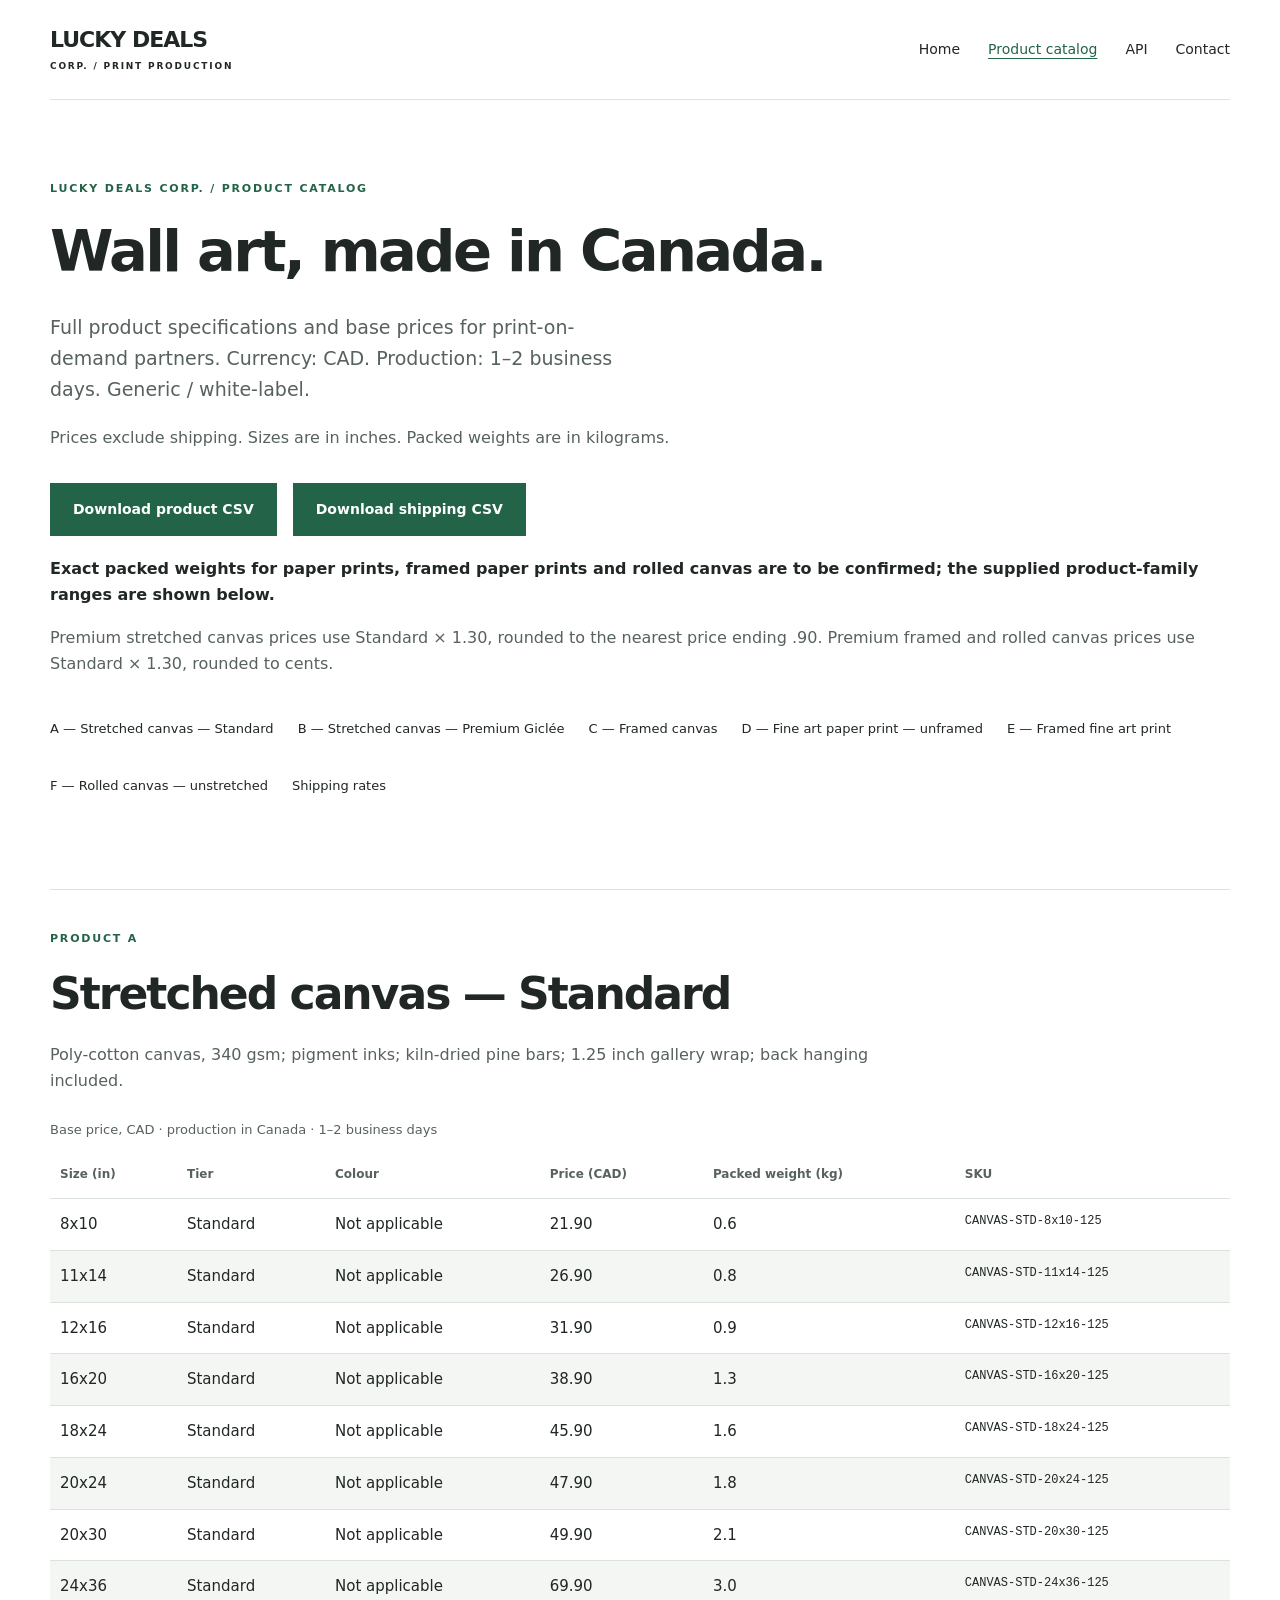
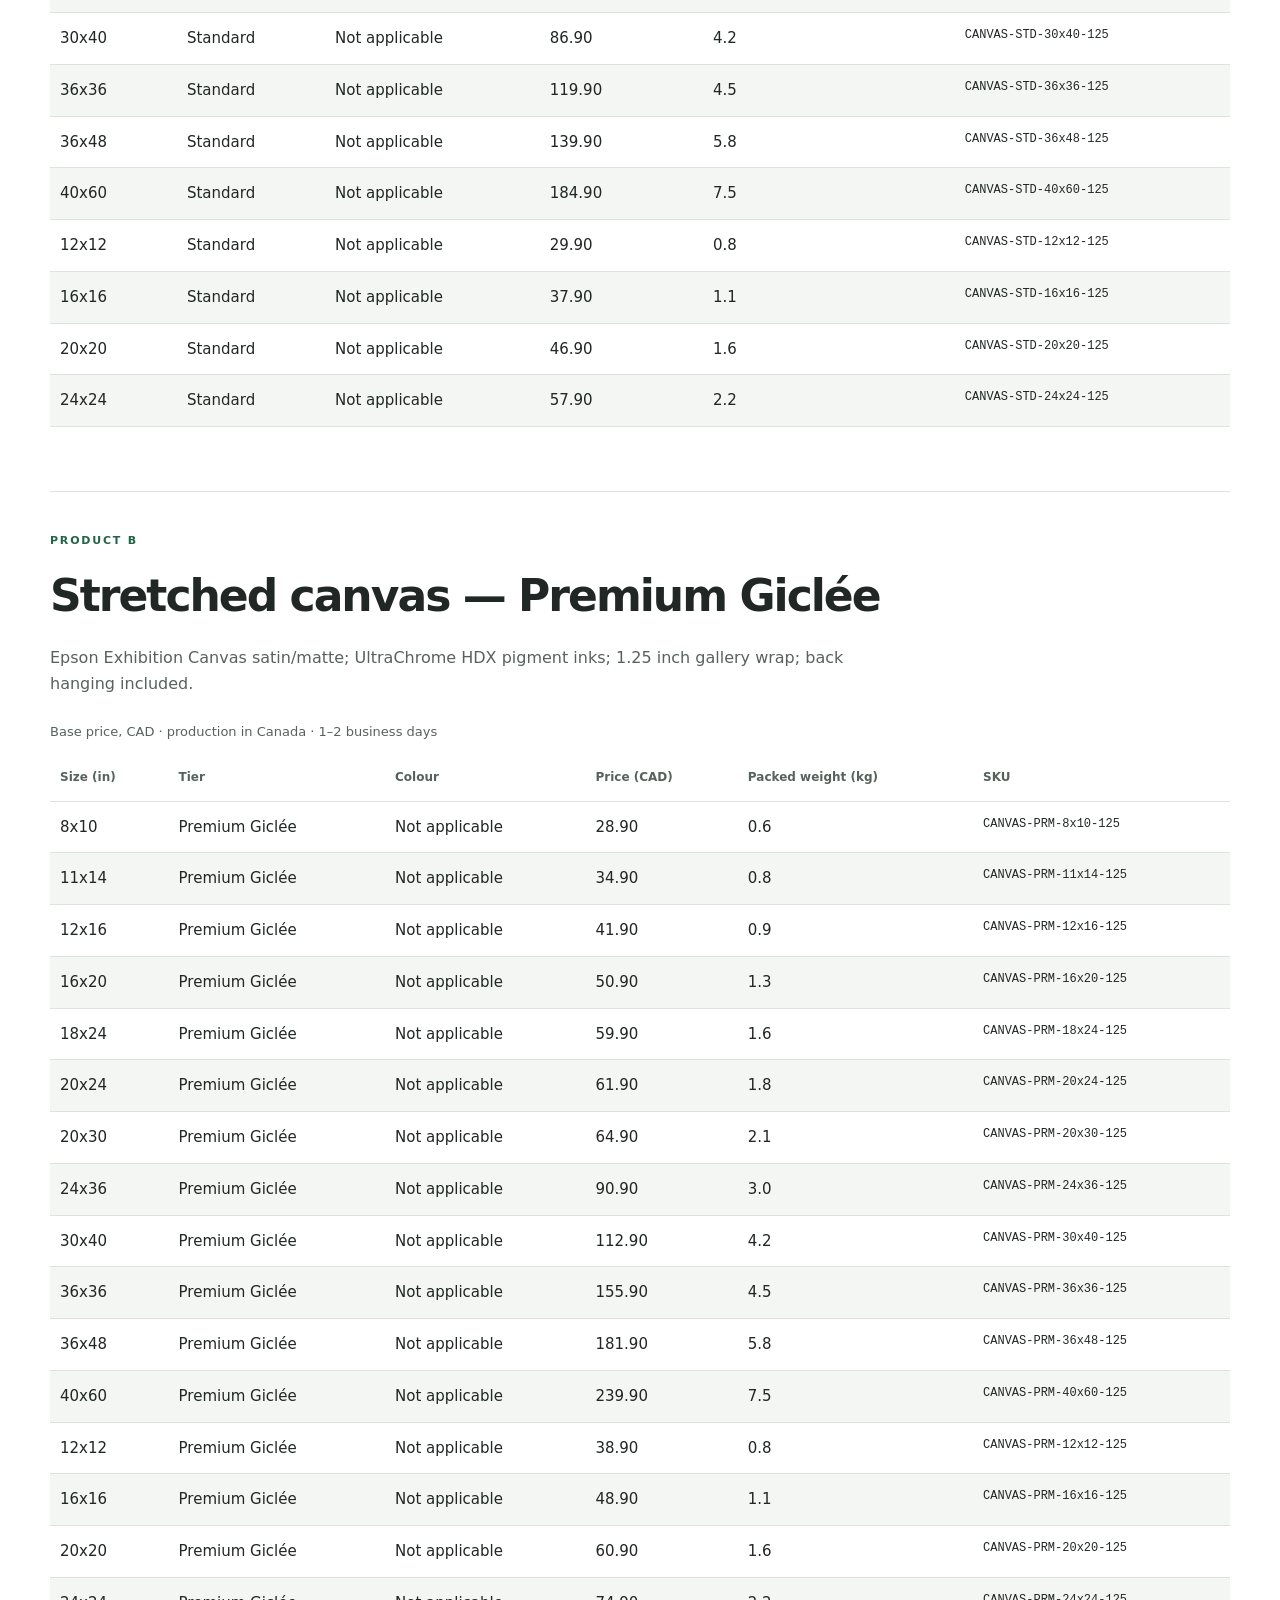
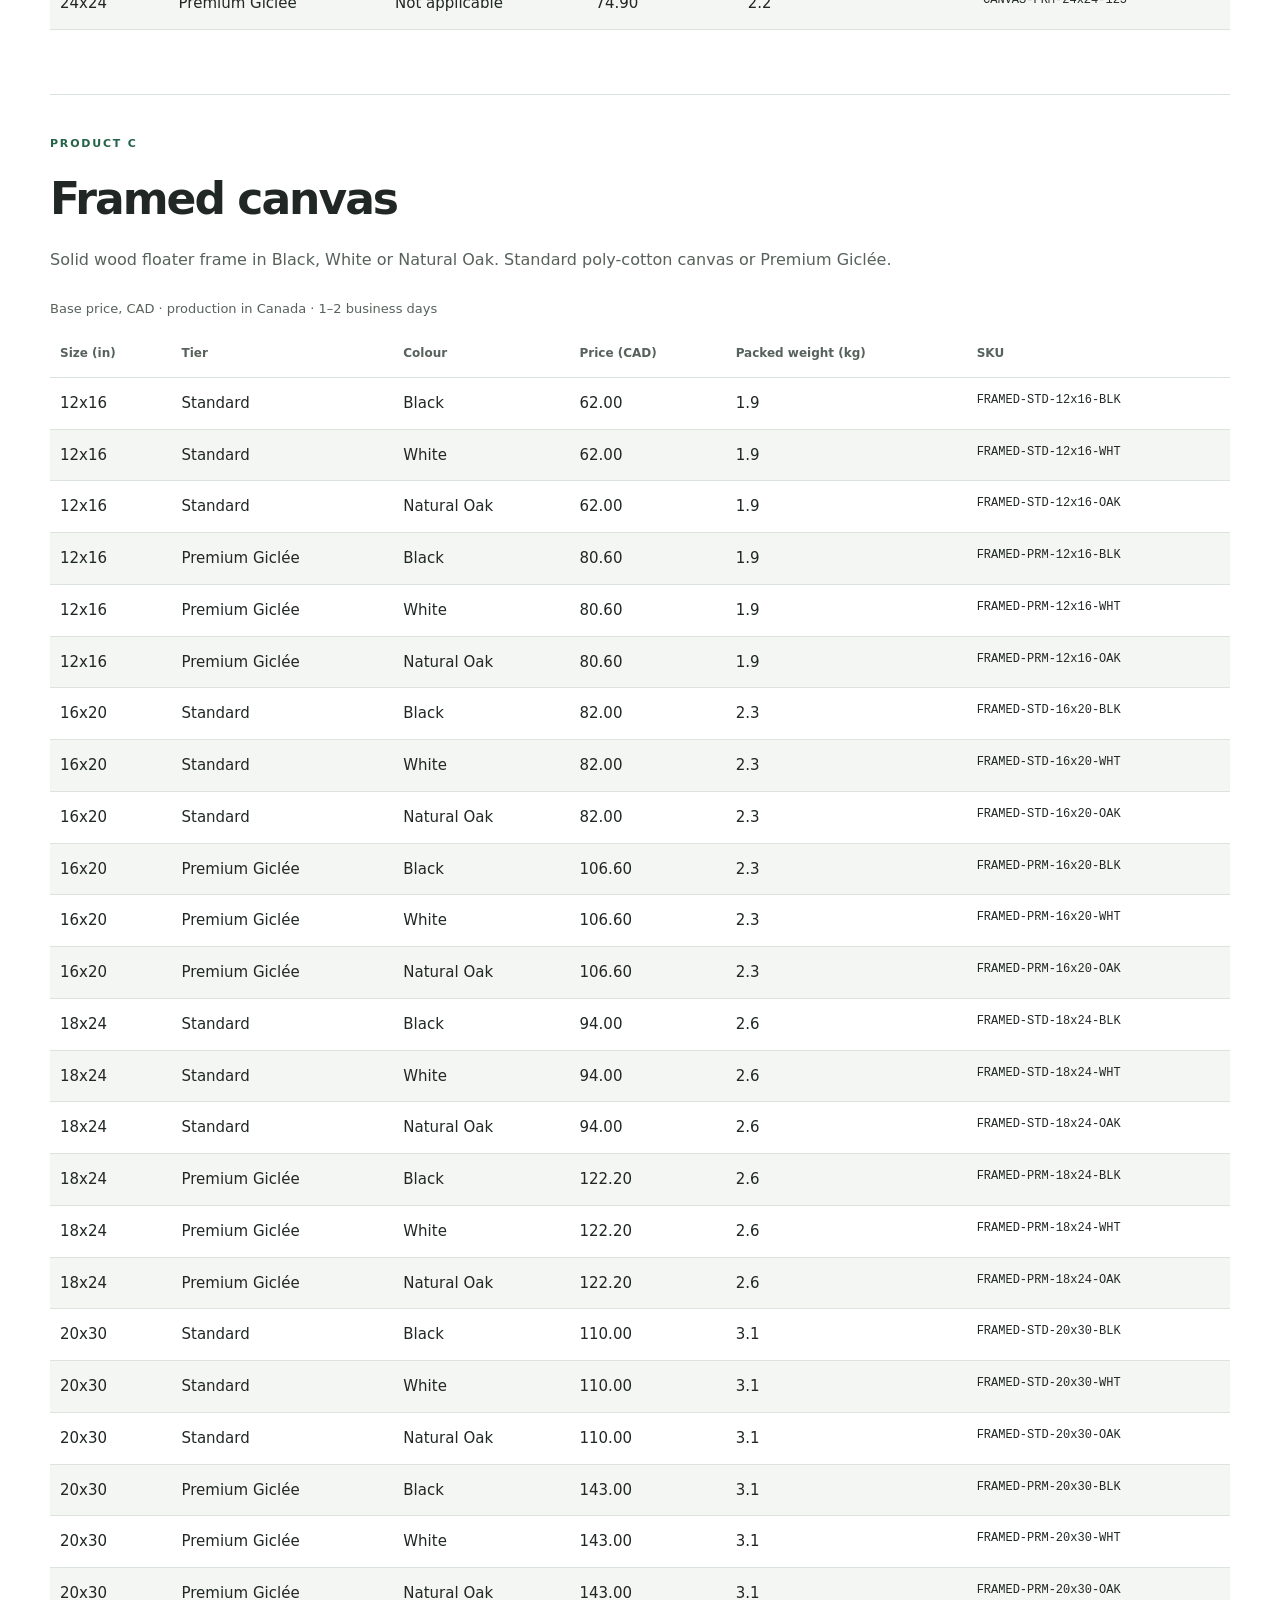
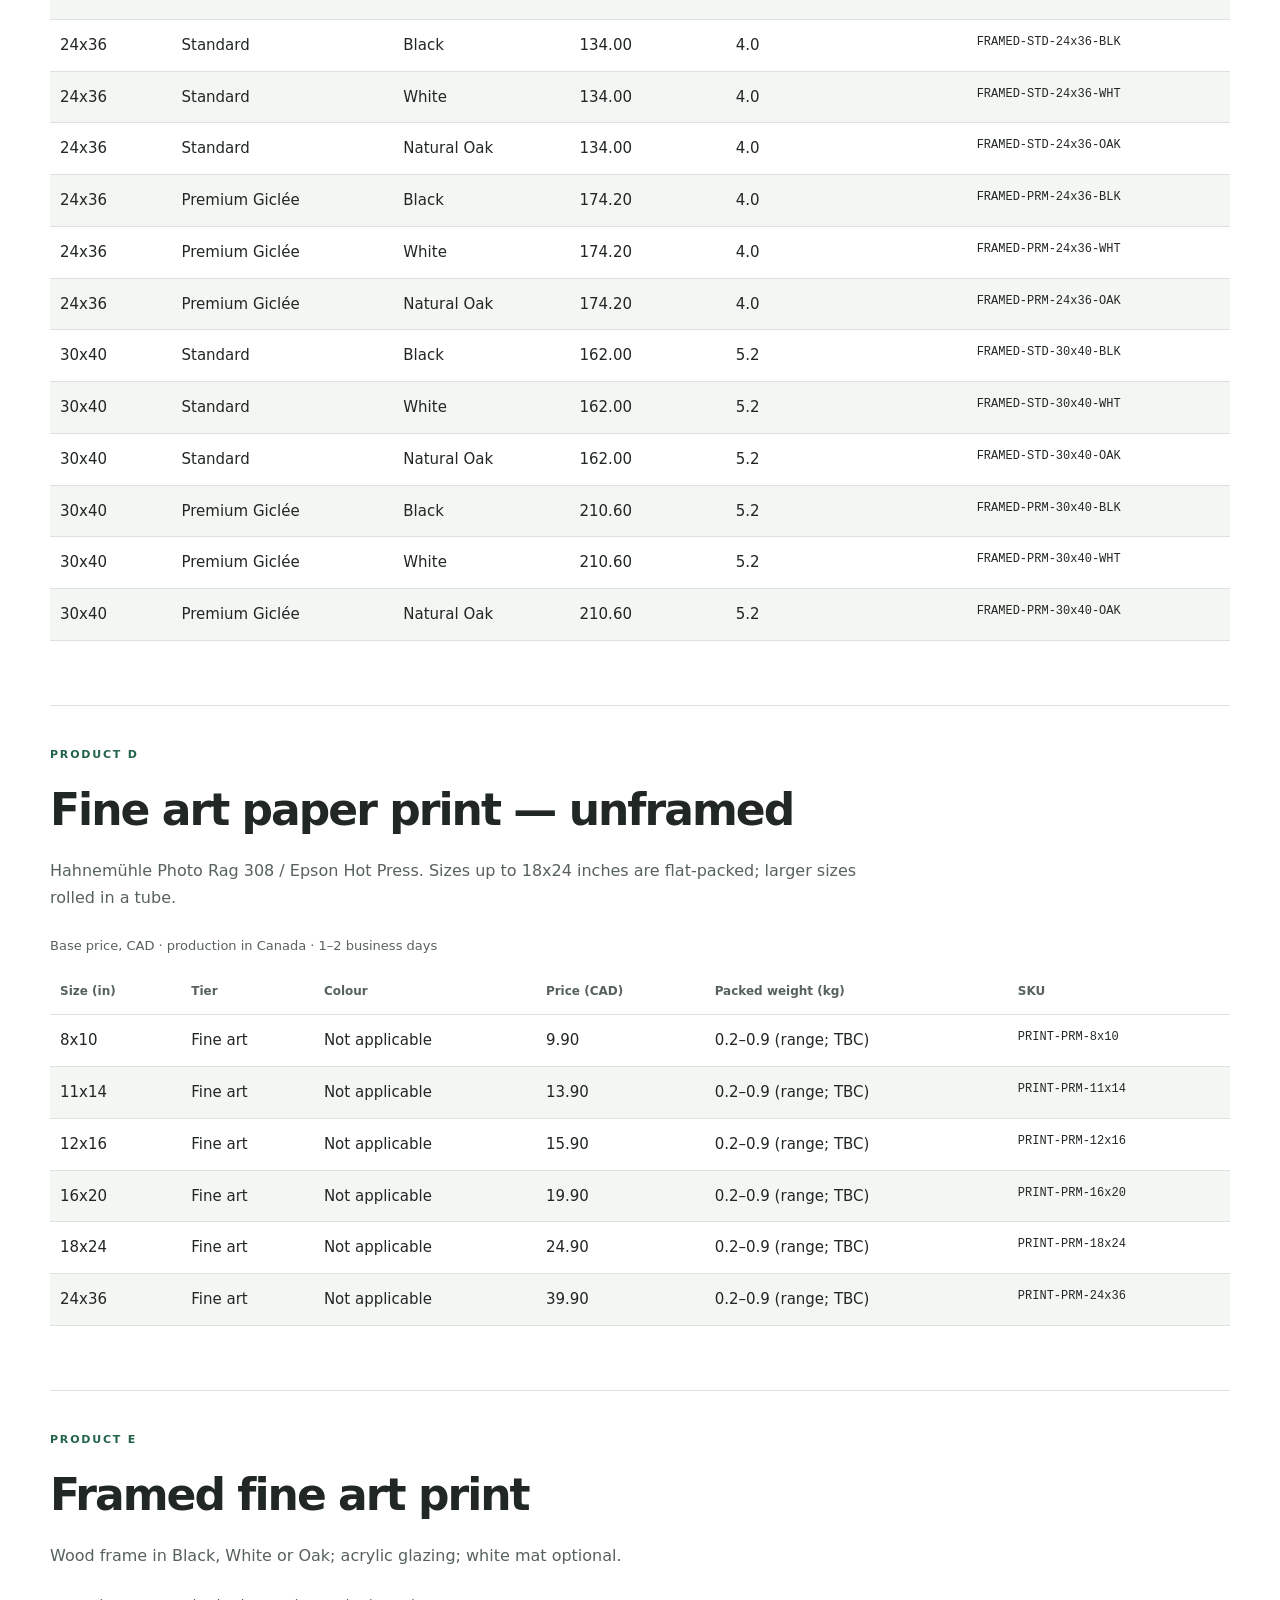
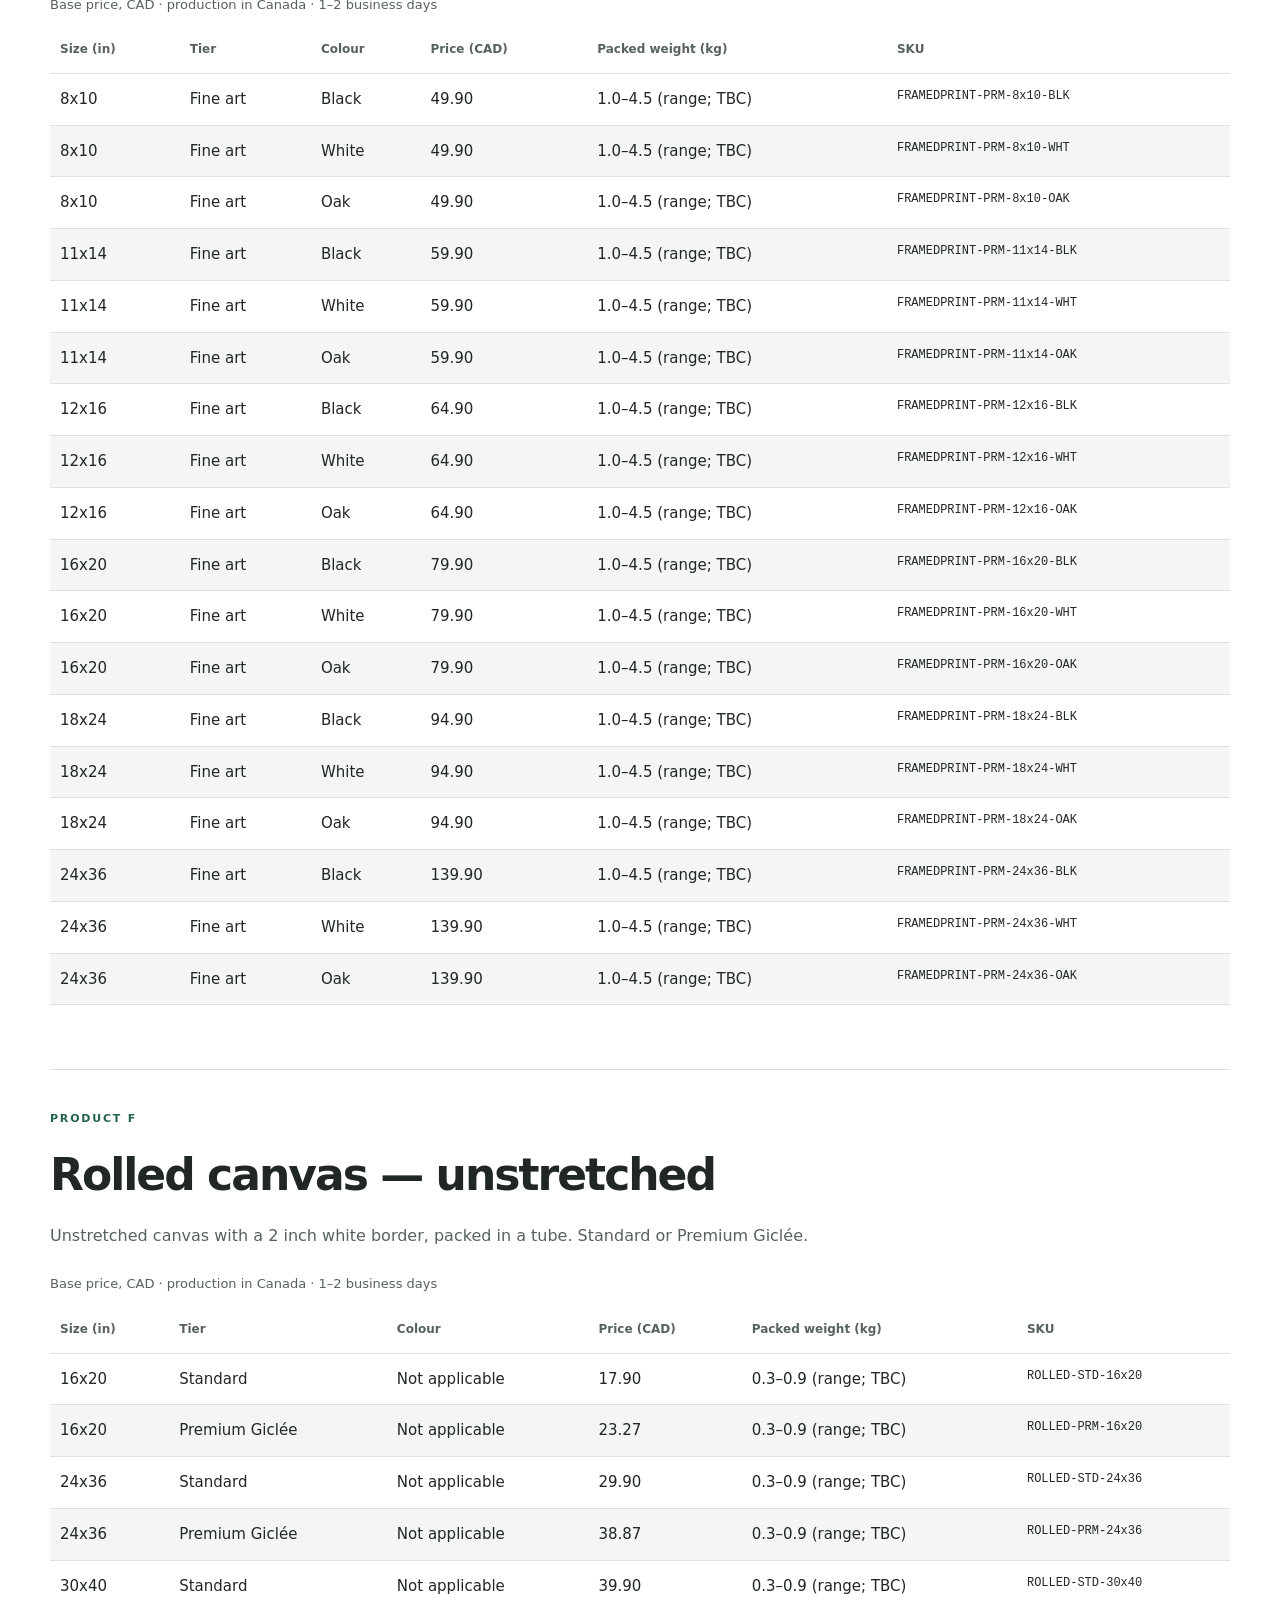
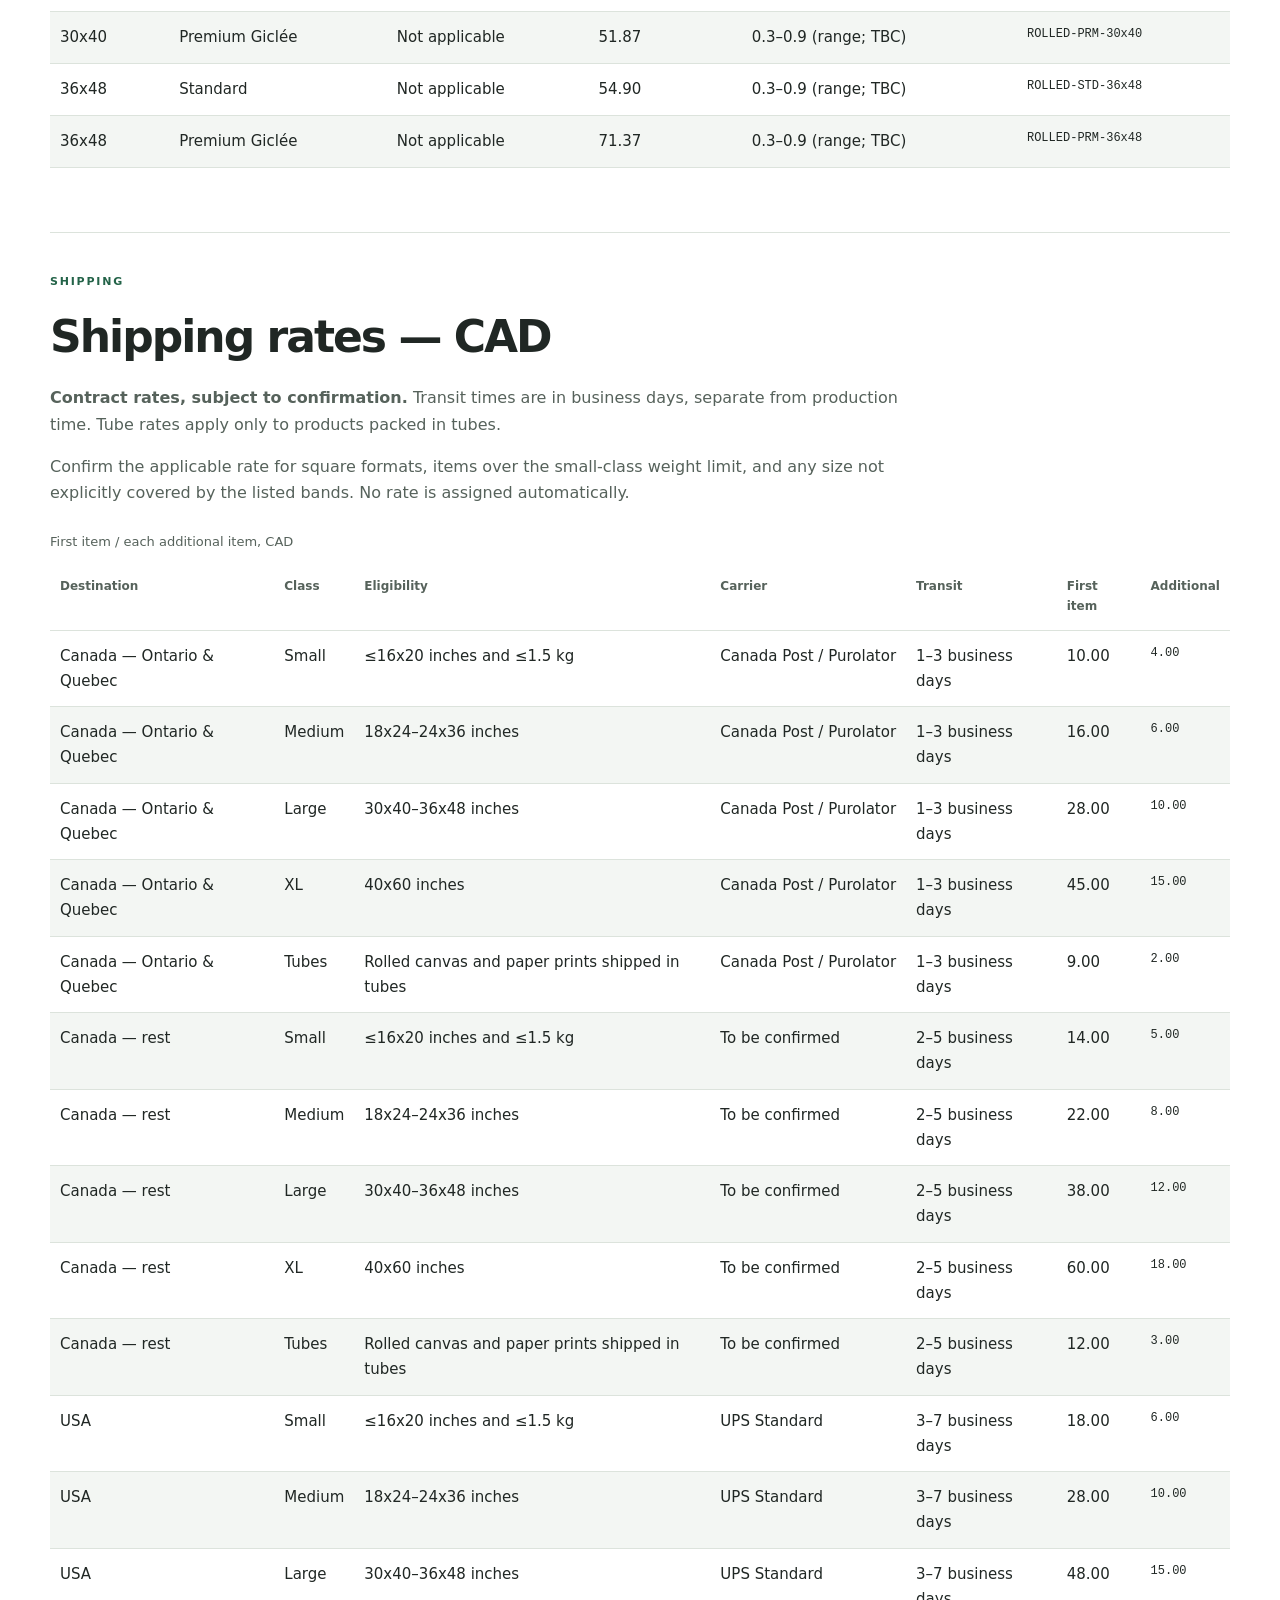
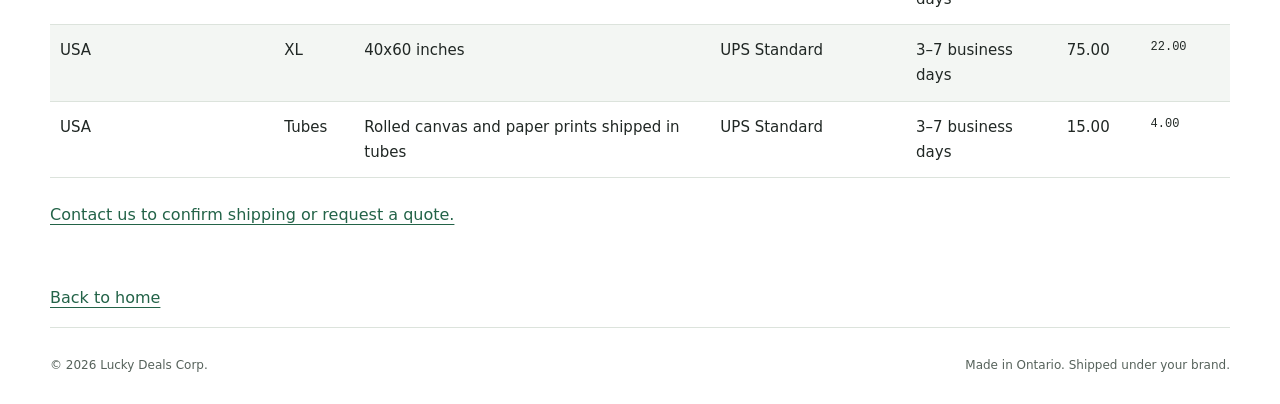
==== catalog/index.html @ dc3b9f1c "Publish full product catalog, CSV exports and partner shipping rates" ====
<!doctype html>
<html lang="en"><head><meta charset="utf-8"><meta name="viewport" content="width=device-width, initial-scale=1"><title>Product catalog | Lucky Deals Corp.</title><meta name="description" content="Canadian wall-art production catalog: canvas, framed canvas, fine art prints, rolled canvas and partner shipping rates in CAD."><link rel="stylesheet" href="/style.css"></head><body><a class="skip" href="#main">Skip to content</a><header class="shell header"><a class="brand" href="/">LUCKY DEALS<span>CORP. / PRINT PRODUCTION</span></a><nav aria-label="Main navigation"><a href="/">Home</a><a href="/catalog/" aria-current="page">Product catalog</a><a href="/api.html">API</a><a href="mailto:info@luckydeals-corp.com">Contact</a></nav></header><main id="main" class="shell catalog-page"><section class="section"><p class="eyebrow">LUCKY DEALS CORP. / PRODUCT CATALOG</p><h1>Wall art, made in Canada.</h1><p class="lead">Full product specifications and base prices for print-on-demand partners. Currency: CAD. Production: 1–2 business days. Generic / white-label.</p><p>Prices exclude shipping. Sizes are in inches. Packed weights are in kilograms.</p><div class="catalog-downloads"><a class="button" href="catalog.csv" download>Download product CSV</a><a class="button" href="shipping.csv" download>Download shipping CSV</a></div><p class="note">Exact packed weights for paper prints, framed paper prints and rolled canvas are to be confirmed; the supplied product-family ranges are shown below.</p><p>Premium stretched canvas prices use Standard × 1.30, rounded to the nearest price ending .90. Premium framed and rolled canvas prices use Standard × 1.30, rounded to cents.</p><nav class="catalog-jump" aria-label="Catalog sections"><a href="#product-A">A — Stretched canvas — Standard</a><a href="#product-B">B — Stretched canvas — Premium Giclée</a><a href="#product-C">C — Framed canvas</a><a href="#product-D">D — Fine art paper print — unframed</a><a href="#product-E">E — Framed fine art print</a><a href="#product-F">F — Rolled canvas — unstretched</a><a href="#shipping">Shipping rates</a></nav></section><section class="catalog-section" id="product-A"><p class="eyebrow">PRODUCT A</p><h2>Stretched canvas — Standard</h2><p>Poly-cotton canvas, 340 gsm; pigment inks; kiln-dried pine bars; 1.25 inch gallery wrap; back hanging included.</p><div class="catalog-table" role="region" aria-label="Stretched canvas — Standard variants" tabindex="0"><table><caption>Base price, CAD · production in Canada · 1–2 business days</caption><thead><tr><th scope="col">Size (in)</th><th scope="col">Tier</th><th scope="col">Colour</th><th scope="col">Price (CAD)</th><th scope="col">Packed weight (kg)</th><th scope="col">SKU</th></tr></thead><tbody><tr><th scope="row">8x10</th><td>Standard</td><td>Not applicable</td><td>21.90</td><td>0.6</td><td>CANVAS-STD-8x10-125</td></tr><tr><th scope="row">11x14</th><td>Standard</td><td>Not applicable</td><td>26.90</td><td>0.8</td><td>CANVAS-STD-11x14-125</td></tr><tr><th scope="row">12x16</th><td>Standard</td><td>Not applicable</td><td>31.90</td><td>0.9</td><td>CANVAS-STD-12x16-125</td></tr><tr><th scope="row">16x20</th><td>Standard</td><td>Not applicable</td><td>38.90</td><td>1.3</td><td>CANVAS-STD-16x20-125</td></tr><tr><th scope="row">18x24</th><td>Standard</td><td>Not applicable</td><td>45.90</td><td>1.6</td><td>CANVAS-STD-18x24-125</td></tr><tr><th scope="row">20x24</th><td>Standard</td><td>Not applicable</td><td>47.90</td><td>1.8</td><td>CANVAS-STD-20x24-125</td></tr><tr><th scope="row">20x30</th><td>Standard</td><td>Not applicable</td><td>49.90</td><td>2.1</td><td>CANVAS-STD-20x30-125</td></tr><tr><th scope="row">24x36</th><td>Standard</td><td>Not applicable</td><td>69.90</td><td>3.0</td><td>CANVAS-STD-24x36-125</td></tr><tr><th scope="row">30x40</th><td>Standard</td><td>Not applicable</td><td>86.90</td><td>4.2</td><td>CANVAS-STD-30x40-125</td></tr><tr><th scope="row">36x36</th><td>Standard</td><td>Not applicable</td><td>119.90</td><td>4.5</td><td>CANVAS-STD-36x36-125</td></tr><tr><th scope="row">36x48</th><td>Standard</td><td>Not applicable</td><td>139.90</td><td>5.8</td><td>CANVAS-STD-36x48-125</td></tr><tr><th scope="row">40x60</th><td>Standard</td><td>Not applicable</td><td>184.90</td><td>7.5</td><td>CANVAS-STD-40x60-125</td></tr><tr><th scope="row">12x12</th><td>Standard</td><td>Not applicable</td><td>29.90</td><td>0.8</td><td>CANVAS-STD-12x12-125</td></tr><tr><th scope="row">16x16</th><td>Standard</td><td>Not applicable</td><td>37.90</td><td>1.1</td><td>CANVAS-STD-16x16-125</td></tr><tr><th scope="row">20x20</th><td>Standard</td><td>Not applicable</td><td>46.90</td><td>1.6</td><td>CANVAS-STD-20x20-125</td></tr><tr><th scope="row">24x24</th><td>Standard</td><td>Not applicable</td><td>57.90</td><td>2.2</td><td>CANVAS-STD-24x24-125</td></tr></tbody></table></div></section><section class="catalog-section" id="product-B"><p class="eyebrow">PRODUCT B</p><h2>Stretched canvas — Premium Giclée</h2><p>Epson Exhibition Canvas satin/matte; UltraChrome HDX pigment inks; 1.25 inch gallery wrap; back hanging included.</p><div class="catalog-table" role="region" aria-label="Stretched canvas — Premium Giclée variants" tabindex="0"><table><caption>Base price, CAD · production in Canada · 1–2 business days</caption><thead><tr><th scope="col">Size (in)</th><th scope="col">Tier</th><th scope="col">Colour</th><th scope="col">Price (CAD)</th><th scope="col">Packed weight (kg)</th><th scope="col">SKU</th></tr></thead><tbody><tr><th scope="row">8x10</th><td>Premium Giclée</td><td>Not applicable</td><td>28.90</td><td>0.6</td><td>CANVAS-PRM-8x10-125</td></tr><tr><th scope="row">11x14</th><td>Premium Giclée</td><td>Not applicable</td><td>34.90</td><td>0.8</td><td>CANVAS-PRM-11x14-125</td></tr><tr><th scope="row">12x16</th><td>Premium Giclée</td><td>Not applicable</td><td>41.90</td><td>0.9</td><td>CANVAS-PRM-12x16-125</td></tr><tr><th scope="row">16x20</th><td>Premium Giclée</td><td>Not applicable</td><td>50.90</td><td>1.3</td><td>CANVAS-PRM-16x20-125</td></tr><tr><th scope="row">18x24</th><td>Premium Giclée</td><td>Not applicable</td><td>59.90</td><td>1.6</td><td>CANVAS-PRM-18x24-125</td></tr><tr><th scope="row">20x24</th><td>Premium Giclée</td><td>Not applicable</td><td>61.90</td><td>1.8</td><td>CANVAS-PRM-20x24-125</td></tr><tr><th scope="row">20x30</th><td>Premium Giclée</td><td>Not applicable</td><td>64.90</td><td>2.1</td><td>CANVAS-PRM-20x30-125</td></tr><tr><th scope="row">24x36</th><td>Premium Giclée</td><td>Not applicable</td><td>90.90</td><td>3.0</td><td>CANVAS-PRM-24x36-125</td></tr><tr><th scope="row">30x40</th><td>Premium Giclée</td><td>Not applicable</td><td>112.90</td><td>4.2</td><td>CANVAS-PRM-30x40-125</td></tr><tr><th scope="row">36x36</th><td>Premium Giclée</td><td>Not applicable</td><td>155.90</td><td>4.5</td><td>CANVAS-PRM-36x36-125</td></tr><tr><th scope="row">36x48</th><td>Premium Giclée</td><td>Not applicable</td><td>181.90</td><td>5.8</td><td>CANVAS-PRM-36x48-125</td></tr><tr><th scope="row">40x60</th><td>Premium Giclée</td><td>Not applicable</td><td>239.90</td><td>7.5</td><td>CANVAS-PRM-40x60-125</td></tr><tr><th scope="row">12x12</th><td>Premium Giclée</td><td>Not applicable</td><td>38.90</td><td>0.8</td><td>CANVAS-PRM-12x12-125</td></tr><tr><th scope="row">16x16</th><td>Premium Giclée</td><td>Not applicable</td><td>48.90</td><td>1.1</td><td>CANVAS-PRM-16x16-125</td></tr><tr><th scope="row">20x20</th><td>Premium Giclée</td><td>Not applicable</td><td>60.90</td><td>1.6</td><td>CANVAS-PRM-20x20-125</td></tr><tr><th scope="row">24x24</th><td>Premium Giclée</td><td>Not applicable</td><td>74.90</td><td>2.2</td><td>CANVAS-PRM-24x24-125</td></tr></tbody></table></div></section><section class="catalog-section" id="product-C"><p class="eyebrow">PRODUCT C</p><h2>Framed canvas</h2><p>Solid wood floater frame in Black, White or Natural Oak. Standard poly-cotton canvas or Premium Giclée.</p><div class="catalog-table" role="region" aria-label="Framed canvas variants" tabindex="0"><table><caption>Base price, CAD · production in Canada · 1–2 business days</caption><thead><tr><th scope="col">Size (in)</th><th scope="col">Tier</th><th scope="col">Colour</th><th scope="col">Price (CAD)</th><th scope="col">Packed weight (kg)</th><th scope="col">SKU</th></tr></thead><tbody><tr><th scope="row">12x16</th><td>Standard</td><td>Black</td><td>62.00</td><td>1.9</td><td>FRAMED-STD-12x16-BLK</td></tr><tr><th scope="row">12x16</th><td>Standard</td><td>White</td><td>62.00</td><td>1.9</td><td>FRAMED-STD-12x16-WHT</td></tr><tr><th scope="row">12x16</th><td>Standard</td><td>Natural Oak</td><td>62.00</td><td>1.9</td><td>FRAMED-STD-12x16-OAK</td></tr><tr><th scope="row">12x16</th><td>Premium Giclée</td><td>Black</td><td>80.60</td><td>1.9</td><td>FRAMED-PRM-12x16-BLK</td></tr><tr><th scope="row">12x16</th><td>Premium Giclée</td><td>White</td><td>80.60</td><td>1.9</td><td>FRAMED-PRM-12x16-WHT</td></tr><tr><th scope="row">12x16</th><td>Premium Giclée</td><td>Natural Oak</td><td>80.60</td><td>1.9</td><td>FRAMED-PRM-12x16-OAK</td></tr><tr><th scope="row">16x20</th><td>Standard</td><td>Black</td><td>82.00</td><td>2.3</td><td>FRAMED-STD-16x20-BLK</td></tr><tr><th scope="row">16x20</th><td>Standard</td><td>White</td><td>82.00</td><td>2.3</td><td>FRAMED-STD-16x20-WHT</td></tr><tr><th scope="row">16x20</th><td>Standard</td><td>Natural Oak</td><td>82.00</td><td>2.3</td><td>FRAMED-STD-16x20-OAK</td></tr><tr><th scope="row">16x20</th><td>Premium Giclée</td><td>Black</td><td>106.60</td><td>2.3</td><td>FRAMED-PRM-16x20-BLK</td></tr><tr><th scope="row">16x20</th><td>Premium Giclée</td><td>White</td><td>106.60</td><td>2.3</td><td>FRAMED-PRM-16x20-WHT</td></tr><tr><th scope="row">16x20</th><td>Premium Giclée</td><td>Natural Oak</td><td>106.60</td><td>2.3</td><td>FRAMED-PRM-16x20-OAK</td></tr><tr><th scope="row">18x24</th><td>Standard</td><td>Black</td><td>94.00</td><td>2.6</td><td>FRAMED-STD-18x24-BLK</td></tr><tr><th scope="row">18x24</th><td>Standard</td><td>White</td><td>94.00</td><td>2.6</td><td>FRAMED-STD-18x24-WHT</td></tr><tr><th scope="row">18x24</th><td>Standard</td><td>Natural Oak</td><td>94.00</td><td>2.6</td><td>FRAMED-STD-18x24-OAK</td></tr><tr><th scope="row">18x24</th><td>Premium Giclée</td><td>Black</td><td>122.20</td><td>2.6</td><td>FRAMED-PRM-18x24-BLK</td></tr><tr><th scope="row">18x24</th><td>Premium Giclée</td><td>White</td><td>122.20</td><td>2.6</td><td>FRAMED-PRM-18x24-WHT</td></tr><tr><th scope="row">18x24</th><td>Premium Giclée</td><td>Natural Oak</td><td>122.20</td><td>2.6</td><td>FRAMED-PRM-18x24-OAK</td></tr><tr><th scope="row">20x30</th><td>Standard</td><td>Black</td><td>110.00</td><td>3.1</td><td>FRAMED-STD-20x30-BLK</td></tr><tr><th scope="row">20x30</th><td>Standard</td><td>White</td><td>110.00</td><td>3.1</td><td>FRAMED-STD-20x30-WHT</td></tr><tr><th scope="row">20x30</th><td>Standard</td><td>Natural Oak</td><td>110.00</td><td>3.1</td><td>FRAMED-STD-20x30-OAK</td></tr><tr><th scope="row">20x30</th><td>Premium Giclée</td><td>Black</td><td>143.00</td><td>3.1</td><td>FRAMED-PRM-20x30-BLK</td></tr><tr><th scope="row">20x30</th><td>Premium Giclée</td><td>White</td><td>143.00</td><td>3.1</td><td>FRAMED-PRM-20x30-WHT</td></tr><tr><th scope="row">20x30</th><td>Premium Giclée</td><td>Natural Oak</td><td>143.00</td><td>3.1</td><td>FRAMED-PRM-20x30-OAK</td></tr><tr><th scope="row">24x36</th><td>Standard</td><td>Black</td><td>134.00</td><td>4.0</td><td>FRAMED-STD-24x36-BLK</td></tr><tr><th scope="row">24x36</th><td>Standard</td><td>White</td><td>134.00</td><td>4.0</td><td>FRAMED-STD-24x36-WHT</td></tr><tr><th scope="row">24x36</th><td>Standard</td><td>Natural Oak</td><td>134.00</td><td>4.0</td><td>FRAMED-STD-24x36-OAK</td></tr><tr><th scope="row">24x36</th><td>Premium Giclée</td><td>Black</td><td>174.20</td><td>4.0</td><td>FRAMED-PRM-24x36-BLK</td></tr><tr><th scope="row">24x36</th><td>Premium Giclée</td><td>White</td><td>174.20</td><td>4.0</td><td>FRAMED-PRM-24x36-WHT</td></tr><tr><th scope="row">24x36</th><td>Premium Giclée</td><td>Natural Oak</td><td>174.20</td><td>4.0</td><td>FRAMED-PRM-24x36-OAK</td></tr><tr><th scope="row">30x40</th><td>Standard</td><td>Black</td><td>162.00</td><td>5.2</td><td>FRAMED-STD-30x40-BLK</td></tr><tr><th scope="row">30x40</th><td>Standard</td><td>White</td><td>162.00</td><td>5.2</td><td>FRAMED-STD-30x40-WHT</td></tr><tr><th scope="row">30x40</th><td>Standard</td><td>Natural Oak</td><td>162.00</td><td>5.2</td><td>FRAMED-STD-30x40-OAK</td></tr><tr><th scope="row">30x40</th><td>Premium Giclée</td><td>Black</td><td>210.60</td><td>5.2</td><td>FRAMED-PRM-30x40-BLK</td></tr><tr><th scope="row">30x40</th><td>Premium Giclée</td><td>White</td><td>210.60</td><td>5.2</td><td>FRAMED-PRM-30x40-WHT</td></tr><tr><th scope="row">30x40</th><td>Premium Giclée</td><td>Natural Oak</td><td>210.60</td><td>5.2</td><td>FRAMED-PRM-30x40-OAK</td></tr></tbody></table></div></section><section class="catalog-section" id="product-D"><p class="eyebrow">PRODUCT D</p><h2>Fine art paper print — unframed</h2><p>Hahnemühle Photo Rag 308 / Epson Hot Press. Sizes up to 18x24 inches are flat-packed; larger sizes rolled in a tube.</p><div class="catalog-table" role="region" aria-label="Fine art paper print — unframed variants" tabindex="0"><table><caption>Base price, CAD · production in Canada · 1–2 business days</caption><thead><tr><th scope="col">Size (in)</th><th scope="col">Tier</th><th scope="col">Colour</th><th scope="col">Price (CAD)</th><th scope="col">Packed weight (kg)</th><th scope="col">SKU</th></tr></thead><tbody><tr><th scope="row">8x10</th><td>Fine art</td><td>Not applicable</td><td>9.90</td><td>0.2–0.9 (range; TBC)</td><td>PRINT-PRM-8x10</td></tr><tr><th scope="row">11x14</th><td>Fine art</td><td>Not applicable</td><td>13.90</td><td>0.2–0.9 (range; TBC)</td><td>PRINT-PRM-11x14</td></tr><tr><th scope="row">12x16</th><td>Fine art</td><td>Not applicable</td><td>15.90</td><td>0.2–0.9 (range; TBC)</td><td>PRINT-PRM-12x16</td></tr><tr><th scope="row">16x20</th><td>Fine art</td><td>Not applicable</td><td>19.90</td><td>0.2–0.9 (range; TBC)</td><td>PRINT-PRM-16x20</td></tr><tr><th scope="row">18x24</th><td>Fine art</td><td>Not applicable</td><td>24.90</td><td>0.2–0.9 (range; TBC)</td><td>PRINT-PRM-18x24</td></tr><tr><th scope="row">24x36</th><td>Fine art</td><td>Not applicable</td><td>39.90</td><td>0.2–0.9 (range; TBC)</td><td>PRINT-PRM-24x36</td></tr></tbody></table></div></section><section class="catalog-section" id="product-E"><p class="eyebrow">PRODUCT E</p><h2>Framed fine art print</h2><p>Wood frame in Black, White or Oak; acrylic glazing; white mat optional.</p><div class="catalog-table" role="region" aria-label="Framed fine art print variants" tabindex="0"><table><caption>Base price, CAD · production in Canada · 1–2 business days</caption><thead><tr><th scope="col">Size (in)</th><th scope="col">Tier</th><th scope="col">Colour</th><th scope="col">Price (CAD)</th><th scope="col">Packed weight (kg)</th><th scope="col">SKU</th></tr></thead><tbody><tr><th scope="row">8x10</th><td>Fine art</td><td>Black</td><td>49.90</td><td>1.0–4.5 (range; TBC)</td><td>FRAMEDPRINT-PRM-8x10-BLK</td></tr><tr><th scope="row">8x10</th><td>Fine art</td><td>White</td><td>49.90</td><td>1.0–4.5 (range; TBC)</td><td>FRAMEDPRINT-PRM-8x10-WHT</td></tr><tr><th scope="row">8x10</th><td>Fine art</td><td>Oak</td><td>49.90</td><td>1.0–4.5 (range; TBC)</td><td>FRAMEDPRINT-PRM-8x10-OAK</td></tr><tr><th scope="row">11x14</th><td>Fine art</td><td>Black</td><td>59.90</td><td>1.0–4.5 (range; TBC)</td><td>FRAMEDPRINT-PRM-11x14-BLK</td></tr><tr><th scope="row">11x14</th><td>Fine art</td><td>White</td><td>59.90</td><td>1.0–4.5 (range; TBC)</td><td>FRAMEDPRINT-PRM-11x14-WHT</td></tr><tr><th scope="row">11x14</th><td>Fine art</td><td>Oak</td><td>59.90</td><td>1.0–4.5 (range; TBC)</td><td>FRAMEDPRINT-PRM-11x14-OAK</td></tr><tr><th scope="row">12x16</th><td>Fine art</td><td>Black</td><td>64.90</td><td>1.0–4.5 (range; TBC)</td><td>FRAMEDPRINT-PRM-12x16-BLK</td></tr><tr><th scope="row">12x16</th><td>Fine art</td><td>White</td><td>64.90</td><td>1.0–4.5 (range; TBC)</td><td>FRAMEDPRINT-PRM-12x16-WHT</td></tr><tr><th scope="row">12x16</th><td>Fine art</td><td>Oak</td><td>64.90</td><td>1.0–4.5 (range; TBC)</td><td>FRAMEDPRINT-PRM-12x16-OAK</td></tr><tr><th scope="row">16x20</th><td>Fine art</td><td>Black</td><td>79.90</td><td>1.0–4.5 (range; TBC)</td><td>FRAMEDPRINT-PRM-16x20-BLK</td></tr><tr><th scope="row">16x20</th><td>Fine art</td><td>White</td><td>79.90</td><td>1.0–4.5 (range; TBC)</td><td>FRAMEDPRINT-PRM-16x20-WHT</td></tr><tr><th scope="row">16x20</th><td>Fine art</td><td>Oak</td><td>79.90</td><td>1.0–4.5 (range; TBC)</td><td>FRAMEDPRINT-PRM-16x20-OAK</td></tr><tr><th scope="row">18x24</th><td>Fine art</td><td>Black</td><td>94.90</td><td>1.0–4.5 (range; TBC)</td><td>FRAMEDPRINT-PRM-18x24-BLK</td></tr><tr><th scope="row">18x24</th><td>Fine art</td><td>White</td><td>94.90</td><td>1.0–4.5 (range; TBC)</td><td>FRAMEDPRINT-PRM-18x24-WHT</td></tr><tr><th scope="row">18x24</th><td>Fine art</td><td>Oak</td><td>94.90</td><td>1.0–4.5 (range; TBC)</td><td>FRAMEDPRINT-PRM-18x24-OAK</td></tr><tr><th scope="row">24x36</th><td>Fine art</td><td>Black</td><td>139.90</td><td>1.0–4.5 (range; TBC)</td><td>FRAMEDPRINT-PRM-24x36-BLK</td></tr><tr><th scope="row">24x36</th><td>Fine art</td><td>White</td><td>139.90</td><td>1.0–4.5 (range; TBC)</td><td>FRAMEDPRINT-PRM-24x36-WHT</td></tr><tr><th scope="row">24x36</th><td>Fine art</td><td>Oak</td><td>139.90</td><td>1.0–4.5 (range; TBC)</td><td>FRAMEDPRINT-PRM-24x36-OAK</td></tr></tbody></table></div></section><section class="catalog-section" id="product-F"><p class="eyebrow">PRODUCT F</p><h2>Rolled canvas — unstretched</h2><p>Unstretched canvas with a 2 inch white border, packed in a tube. Standard or Premium Giclée.</p><div class="catalog-table" role="region" aria-label="Rolled canvas — unstretched variants" tabindex="0"><table><caption>Base price, CAD · production in Canada · 1–2 business days</caption><thead><tr><th scope="col">Size (in)</th><th scope="col">Tier</th><th scope="col">Colour</th><th scope="col">Price (CAD)</th><th scope="col">Packed weight (kg)</th><th scope="col">SKU</th></tr></thead><tbody><tr><th scope="row">16x20</th><td>Standard</td><td>Not applicable</td><td>17.90</td><td>0.3–0.9 (range; TBC)</td><td>ROLLED-STD-16x20</td></tr><tr><th scope="row">16x20</th><td>Premium Giclée</td><td>Not applicable</td><td>23.27</td><td>0.3–0.9 (range; TBC)</td><td>ROLLED-PRM-16x20</td></tr><tr><th scope="row">24x36</th><td>Standard</td><td>Not applicable</td><td>29.90</td><td>0.3–0.9 (range; TBC)</td><td>ROLLED-STD-24x36</td></tr><tr><th scope="row">24x36</th><td>Premium Giclée</td><td>Not applicable</td><td>38.87</td><td>0.3–0.9 (range; TBC)</td><td>ROLLED-PRM-24x36</td></tr><tr><th scope="row">30x40</th><td>Standard</td><td>Not applicable</td><td>39.90</td><td>0.3–0.9 (range; TBC)</td><td>ROLLED-STD-30x40</td></tr><tr><th scope="row">30x40</th><td>Premium Giclée</td><td>Not applicable</td><td>51.87</td><td>0.3–0.9 (range; TBC)</td><td>ROLLED-PRM-30x40</td></tr><tr><th scope="row">36x48</th><td>Standard</td><td>Not applicable</td><td>54.90</td><td>0.3–0.9 (range; TBC)</td><td>ROLLED-STD-36x48</td></tr><tr><th scope="row">36x48</th><td>Premium Giclée</td><td>Not applicable</td><td>71.37</td><td>0.3–0.9 (range; TBC)</td><td>ROLLED-PRM-36x48</td></tr></tbody></table></div></section><section id="shipping" class="catalog-section"><p class="eyebrow">SHIPPING</p><h2>Shipping rates — CAD</h2><p><strong>Contract rates, subject to confirmation.</strong> Transit times are in business days, separate from production time. Tube rates apply only to products packed in tubes.</p><p>Confirm the applicable rate for square formats, items over the small-class weight limit, and any size not explicitly covered by the listed bands. No rate is assigned automatically.</p><div class="catalog-table" role="region" aria-label="Shipping rates" tabindex="0"><table><caption>First item / each additional item, CAD</caption><thead><tr><th scope="col">Destination</th><th scope="col">Class</th><th scope="col">Eligibility</th><th scope="col">Carrier</th><th scope="col">Transit</th><th scope="col">First item</th><th scope="col">Additional</th></tr></thead><tbody><tr><th scope="row">Canada — Ontario &amp; Quebec</th><td>Small</td><td>≤16x20 inches and ≤1.5 kg</td><td>Canada Post / Purolator</td><td>1–3 business days</td><td>10.00</td><td>4.00</td></tr><tr><th scope="row">Canada — Ontario &amp; Quebec</th><td>Medium</td><td>18x24–24x36 inches</td><td>Canada Post / Purolator</td><td>1–3 business days</td><td>16.00</td><td>6.00</td></tr><tr><th scope="row">Canada — Ontario &amp; Quebec</th><td>Large</td><td>30x40–36x48 inches</td><td>Canada Post / Purolator</td><td>1–3 business days</td><td>28.00</td><td>10.00</td></tr><tr><th scope="row">Canada — Ontario &amp; Quebec</th><td>XL</td><td>40x60 inches</td><td>Canada Post / Purolator</td><td>1–3 business days</td><td>45.00</td><td>15.00</td></tr><tr><th scope="row">Canada — Ontario &amp; Quebec</th><td>Tubes</td><td>Rolled canvas and paper prints shipped in tubes</td><td>Canada Post / Purolator</td><td>1–3 business days</td><td>9.00</td><td>2.00</td></tr><tr><th scope="row">Canada — rest</th><td>Small</td><td>≤16x20 inches and ≤1.5 kg</td><td>To be confirmed</td><td>2–5 business days</td><td>14.00</td><td>5.00</td></tr><tr><th scope="row">Canada — rest</th><td>Medium</td><td>18x24–24x36 inches</td><td>To be confirmed</td><td>2–5 business days</td><td>22.00</td><td>8.00</td></tr><tr><th scope="row">Canada — rest</th><td>Large</td><td>30x40–36x48 inches</td><td>To be confirmed</td><td>2–5 business days</td><td>38.00</td><td>12.00</td></tr><tr><th scope="row">Canada — rest</th><td>XL</td><td>40x60 inches</td><td>To be confirmed</td><td>2–5 business days</td><td>60.00</td><td>18.00</td></tr><tr><th scope="row">Canada — rest</th><td>Tubes</td><td>Rolled canvas and paper prints shipped in tubes</td><td>To be confirmed</td><td>2–5 business days</td><td>12.00</td><td>3.00</td></tr><tr><th scope="row">USA</th><td>Small</td><td>≤16x20 inches and ≤1.5 kg</td><td>UPS Standard</td><td>3–7 business days</td><td>18.00</td><td>6.00</td></tr><tr><th scope="row">USA</th><td>Medium</td><td>18x24–24x36 inches</td><td>UPS Standard</td><td>3–7 business days</td><td>28.00</td><td>10.00</td></tr><tr><th scope="row">USA</th><td>Large</td><td>30x40–36x48 inches</td><td>UPS Standard</td><td>3–7 business days</td><td>48.00</td><td>15.00</td></tr><tr><th scope="row">USA</th><td>XL</td><td>40x60 inches</td><td>UPS Standard</td><td>3–7 business days</td><td>75.00</td><td>22.00</td></tr><tr><th scope="row">USA</th><td>Tubes</td><td>Rolled canvas and paper prints shipped in tubes</td><td>UPS Standard</td><td>3–7 business days</td><td>15.00</td><td>4.00</td></tr></tbody></table></div><p><a href="mailto:info@luckydeals-corp.com">Contact us to confirm shipping or request a quote.</a></p></section><p><a href="/">Back to home</a></p></main><footer class="shell footer"><span>© 2026 Lucky Deals Corp.</span><span>Made in Ontario. Shipped under your brand.</span></footer></body></html>
---- style.css ----
/* Shared buildless stylesheet. */
:root{--ink:#202724;--muted:#56625b;--accent:#236348;--soft:#f3f6f3;--line:#dce3dc}*{box-sizing:border-box}html{scroll-behavior:smooth}body{margin:0;background:#fff;color:var(--ink);font:16px/1.65 system-ui,-apple-system,BlinkMacSystemFont,"Segoe UI",sans-serif}a{color:var(--accent);text-underline-offset:4px}a:hover{text-decoration-thickness:2px}a:focus-visible,pre:focus-visible{outline:3px solid var(--accent);outline-offset:5px}.shell{width:min(1180px,calc(100% - 64px));margin-inline:auto}.header{display:flex;align-items:center;justify-content:space-between;gap:24px;padding-block:26px;border-bottom:1px solid var(--line)}.brand{color:var(--ink);font-size:22px;line-height:1.2;font-weight:850;letter-spacing:-1px;text-decoration:none}.brand span{display:block;font-size:9px;letter-spacing:1.8px;font-weight:600;margin-top:7px}nav{display:flex;gap:28px}nav a{color:var(--ink);text-decoration:none;font-size:14px;padding-block:12px}nav a[aria-current]{color:var(--accent);text-decoration:underline}.skip{position:absolute;top:-100px;left:20px;background:white;padding:12px;z-index:3}.skip:focus{top:12px}.hero{display:grid;grid-template-columns:1.3fr 1fr;gap:60px;align-items:center;padding-block:80px}h1,h2,h3,p{margin-top:0}h1,h2,h3{line-height:1.1;letter-spacing:-.045em}h1{font-size:clamp(38px,4.5vw,60px);font-weight:650;margin-bottom:28px}h2{font-size:clamp(32px,3.5vw,44px);font-weight:600;margin-bottom:24px}h3{font-size:22px;font-weight:600;line-height:1.3;letter-spacing:-.025em}.eyebrow{font-size:11px;font-weight:750;letter-spacing:1.8px;color:var(--accent);margin-bottom:22px}.lead{font-size:19px;color:var(--muted);max-width:570px}.button{display:inline-flex;justify-content:space-between;gap:30px;align-items:center;background:var(--accent);color:white;padding:15px 23px;text-decoration:none;font-size:14px;font-weight:600;margin-top:16px}.button:hover{background:#174c35}.art{height:440px;position:relative;display:grid;place-items:center;background:var(--soft);overflow:hidden}.art-frame{width:64%;height:72%;background:#d7dcd5;border:10px solid #4b554b;box-shadow:16px 20px 24px #263d2320;transform:rotate(-8deg);padding:8px}.art-canvas{position:relative;height:100%;overflow:hidden;background:#e6ebe1;box-shadow:inset 0 0 0 1px #cad2c6}.art-circle{width:110px;height:110px;border-radius:50%;background:#9bb19b;position:absolute;right:15%;top:18%}.art-hill{width:160%;height:100%;background:var(--accent);position:absolute;left:-20%;top:58%;border-radius:50% 45% 0 0;transform:rotate(20deg)}.art-label{position:absolute;bottom:22px;font-size:9px;letter-spacing:2px;color:var(--muted)}.band{background:var(--accent);color:white}.facts{display:grid;grid-template-columns:repeat(3,1fr);padding-block:28px;gap:20px}.facts span{font-size:12px;display:grid;gap:4px}.facts strong{font-size:23px;font-weight:600}.section{padding-block:80px}.section-heading{max-width:650px;margin-bottom:38px}.section-heading p:last-child,p{color:var(--muted)}.products{display:grid;grid-template-columns:repeat(3,1fr);gap:38px}.products article{border-top:1px solid var(--line);padding-top:22px}.number{font-size:12px;color:var(--accent);display:block;margin-bottom:22px}.tiers{display:grid;grid-template-columns:1fr 1fr;gap:44px;margin-top:40px;padding:32px;background:var(--soft)}.tiers p:last-child{margin-bottom:0}.tiers .eyebrow{margin-bottom:12px}.soft{background:var(--soft)}.operations{display:grid;grid-template-columns:1fr 1fr;gap:90px}.operations h3{margin-top:30px}.details article{border-top:1px solid var(--line);padding-block:20px}.details h3{margin-top:0;margin-bottom:12px}.details p{margin-bottom:0}.pricing-layout{display:grid;grid-template-columns:1fr;gap:30px;align-items:start}.table-wrap{max-width:100%}table{width:100%;border-collapse:collapse;text-align:left;font-size:15px}th,td{padding:13px 10px;border-bottom:1px solid var(--line)}thead th{font-size:12px;color:var(--muted);font-weight:600}tbody th{font-weight:500}td:not(:first-child),thead th:not(:first-child){text-align:right;font-variant-numeric:tabular-nums}.framed{padding:30px;background:var(--soft)}.note{font-weight:650;color:var(--ink);margin-top:20px}.partner{display:flex;justify-content:space-between;align-items:center;gap:60px}.partner>div{max-width:650px}.partner .button{flex-shrink:0}.contact{display:grid;grid-template-columns:1fr 1fr;gap:70px}address{font-style:normal;display:grid;gap:10px}address strong{font-size:22px}address span{color:var(--muted)}address span:nth-last-child(2){margin-top:16px}.footer{border-top:1px solid var(--line);padding-block:28px;display:flex;justify-content:space-between;gap:20px;font-size:12px;color:var(--muted)}.docs{max-width:900px;padding-top:70px}.docs h1{font-size:clamp(38px,5vw,64px)}.notice{border-left:3px solid var(--accent);background:var(--soft);padding:18px 22px;color:var(--ink)}.docs-intro{padding-bottom:30px}.endpoint{padding-block:36px;border-top:1px solid var(--line)}.endpoint h2{font-size:28px;overflow-wrap:anywhere}.endpoint h3{font-size:16px;margin-top:25px}.method{display:inline-block;font:700 12px/1.4 system-ui;background:var(--soft);color:var(--accent);padding:6px 9px;vertical-align:middle;letter-spacing:0}code{font-family:ui-monospace,SFMono-Regular,Consolas,monospace;font-size:.87em;overflow-wrap:anywhere}pre{background:#202c25;color:#edf5ed;padding:24px;max-width:100%;border-radius:2px;white-space:pre-wrap;overflow-wrap:anywhere;font-size:14px;line-height:1.65}pre code{font-size:inherit}.sku-list{padding-left:22px}.sku-list li{padding:5px 0}.docs td{text-align:left}.docs .footer{margin-top:30px}@media(max-width:800px){.hero{gap:30px;padding-block:50px}.art{height:350px}.operations{gap:35px}.pricing-layout{gap:30px;grid-template-columns:1fr}.partner{align-items:flex-start;flex-direction:column;gap:12px}.products{gap:22px}.section{padding-block:55px}}@media(max-width:600px){.shell{width:calc(100% - 36px)}.header{gap:16px;flex-wrap:wrap;padding-block:20px}.brand{font-size:20px}.brand span{font-size:8px}nav{gap:20px}.hero{grid-template-columns:1fr;gap:32px;padding-block:38px}.art{height:310px}.hero h1{font-size:40px}.facts{gap:18px}.facts strong{font-size:18px}.facts span{font-size:11px}.products,.tiers,.operations,.pricing-layout,.contact{grid-template-columns:1fr;gap:28px}.tiers{padding:24px;margin-top:24px}.products article{padding-top:20px}.number{margin-bottom:12px}.section{padding-block:45px}.section-heading{margin-bottom:28px}th,td{padding:12px 6px;font-size:14px}thead th{font-size:11px}.framed{padding:24px}.footer{flex-direction:column;gap:6px}.docs{padding-top:38px}pre{padding:16px;font-size:12px}.endpoint h2{font-size:23px}.docs td{font-size:13px}.contact{gap:16px}.button{gap:20px}}@media(prefers-reduced-motion:reduce){html{scroll-behavior:auto}}
/* Product catalog */
nav{flex-wrap:wrap}.catalog-page h1{max-width:850px}.catalog-section{padding-block:40px;border-top:1px solid var(--line);scroll-margin-top:20px}.catalog-section>p{max-width:850px}.catalog-downloads{display:flex;flex-wrap:wrap;gap:16px}.catalog-jump{margin-top:28px;gap:12px 24px}.catalog-jump a{font-size:13px}.catalog-table{overflow-x:auto;max-width:100%;margin-block:24px}.catalog-table:focus-visible{outline:3px solid var(--accent);outline-offset:4px}.catalog-table table{min-width:820px}.catalog-table caption{text-align:left;color:var(--muted);font-size:13px;margin-bottom:12px}.catalog-table td{text-align:left;vertical-align:top}.catalog-table td:nth-child(4){font-variant-numeric:tabular-nums;white-space:nowrap}.catalog-table th{vertical-align:top}.catalog-table thead th{text-align:left}.catalog-table td:last-child{font-family:ui-monospace,monospace;font-size:12px}.catalog-table tbody tr:nth-child(even){background:var(--soft)}@media(max-width:800px){.header{flex-wrap:wrap}nav{gap:12px 22px}}@media(max-width:600px){.catalog-table{margin-inline:0}.catalog-page h1{font-size:38px}.catalog-downloads{gap:0}.catalog-jump{gap:4px 16px}}
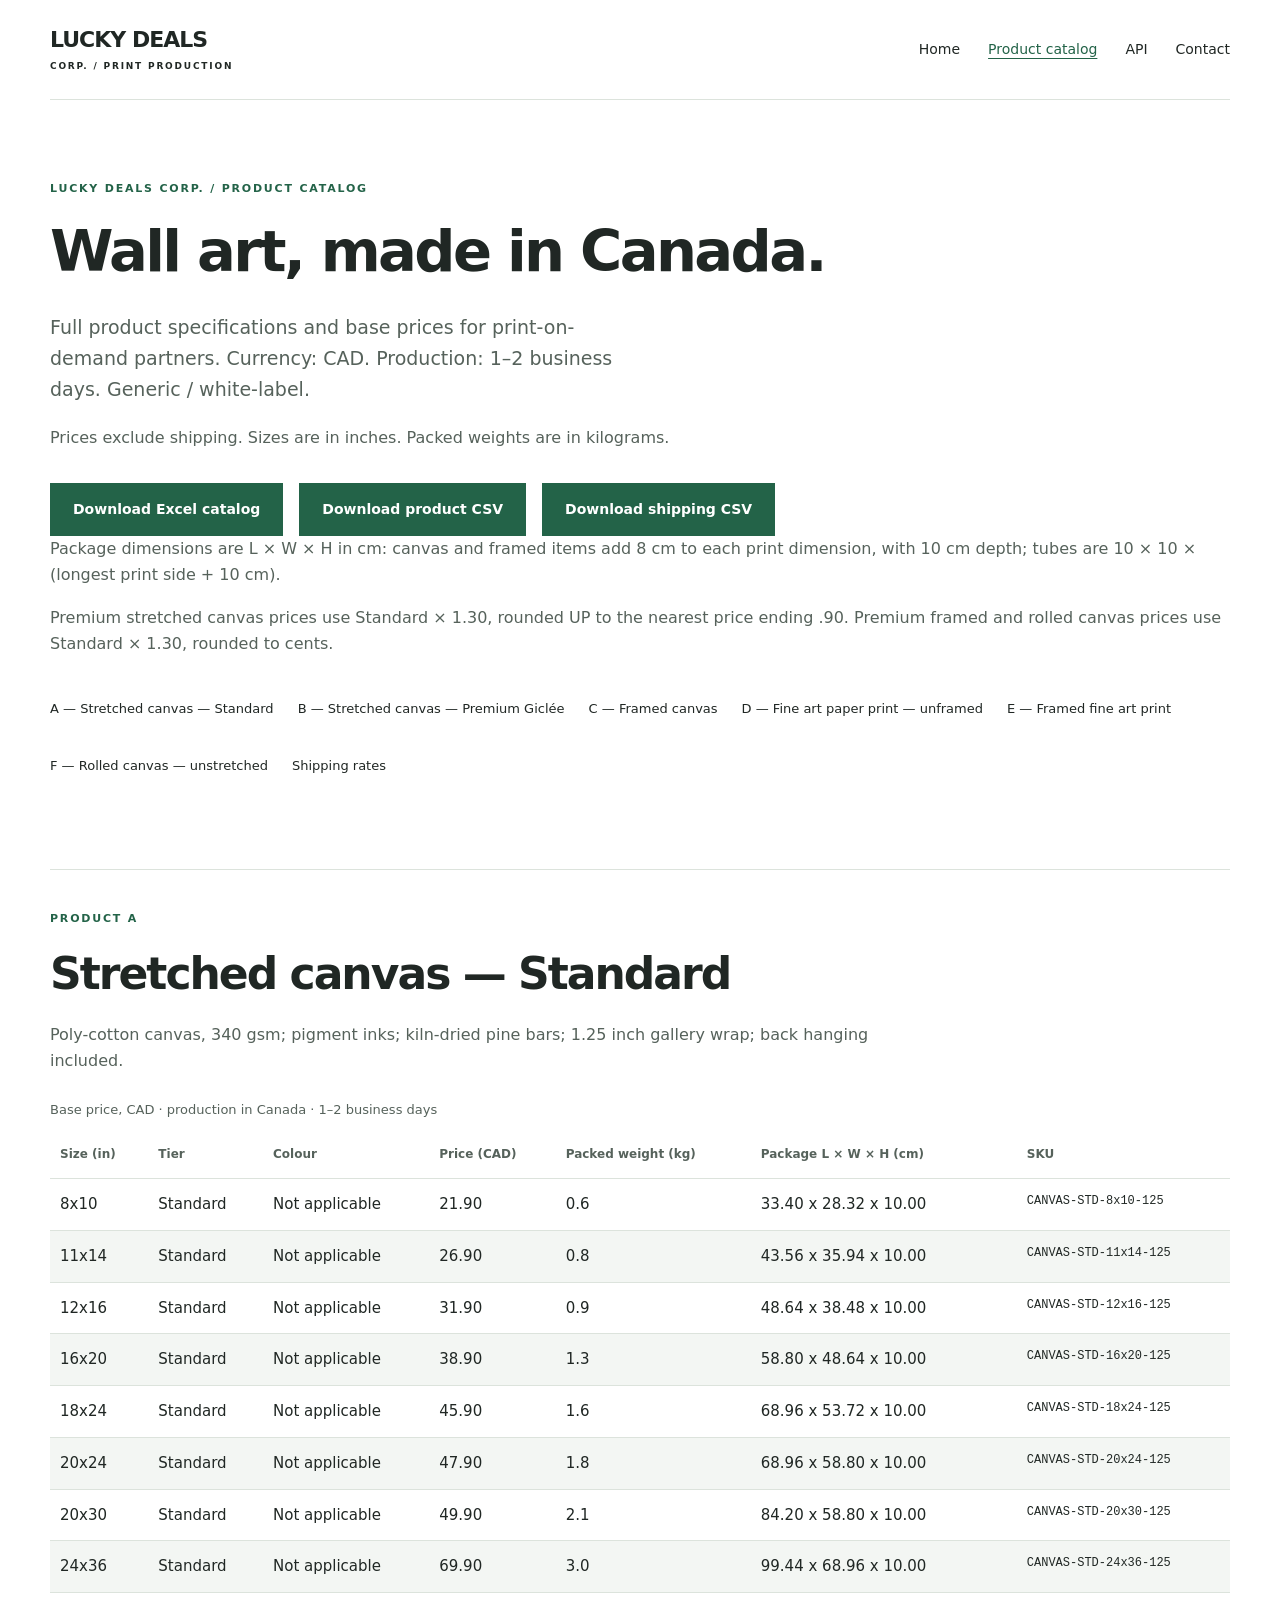
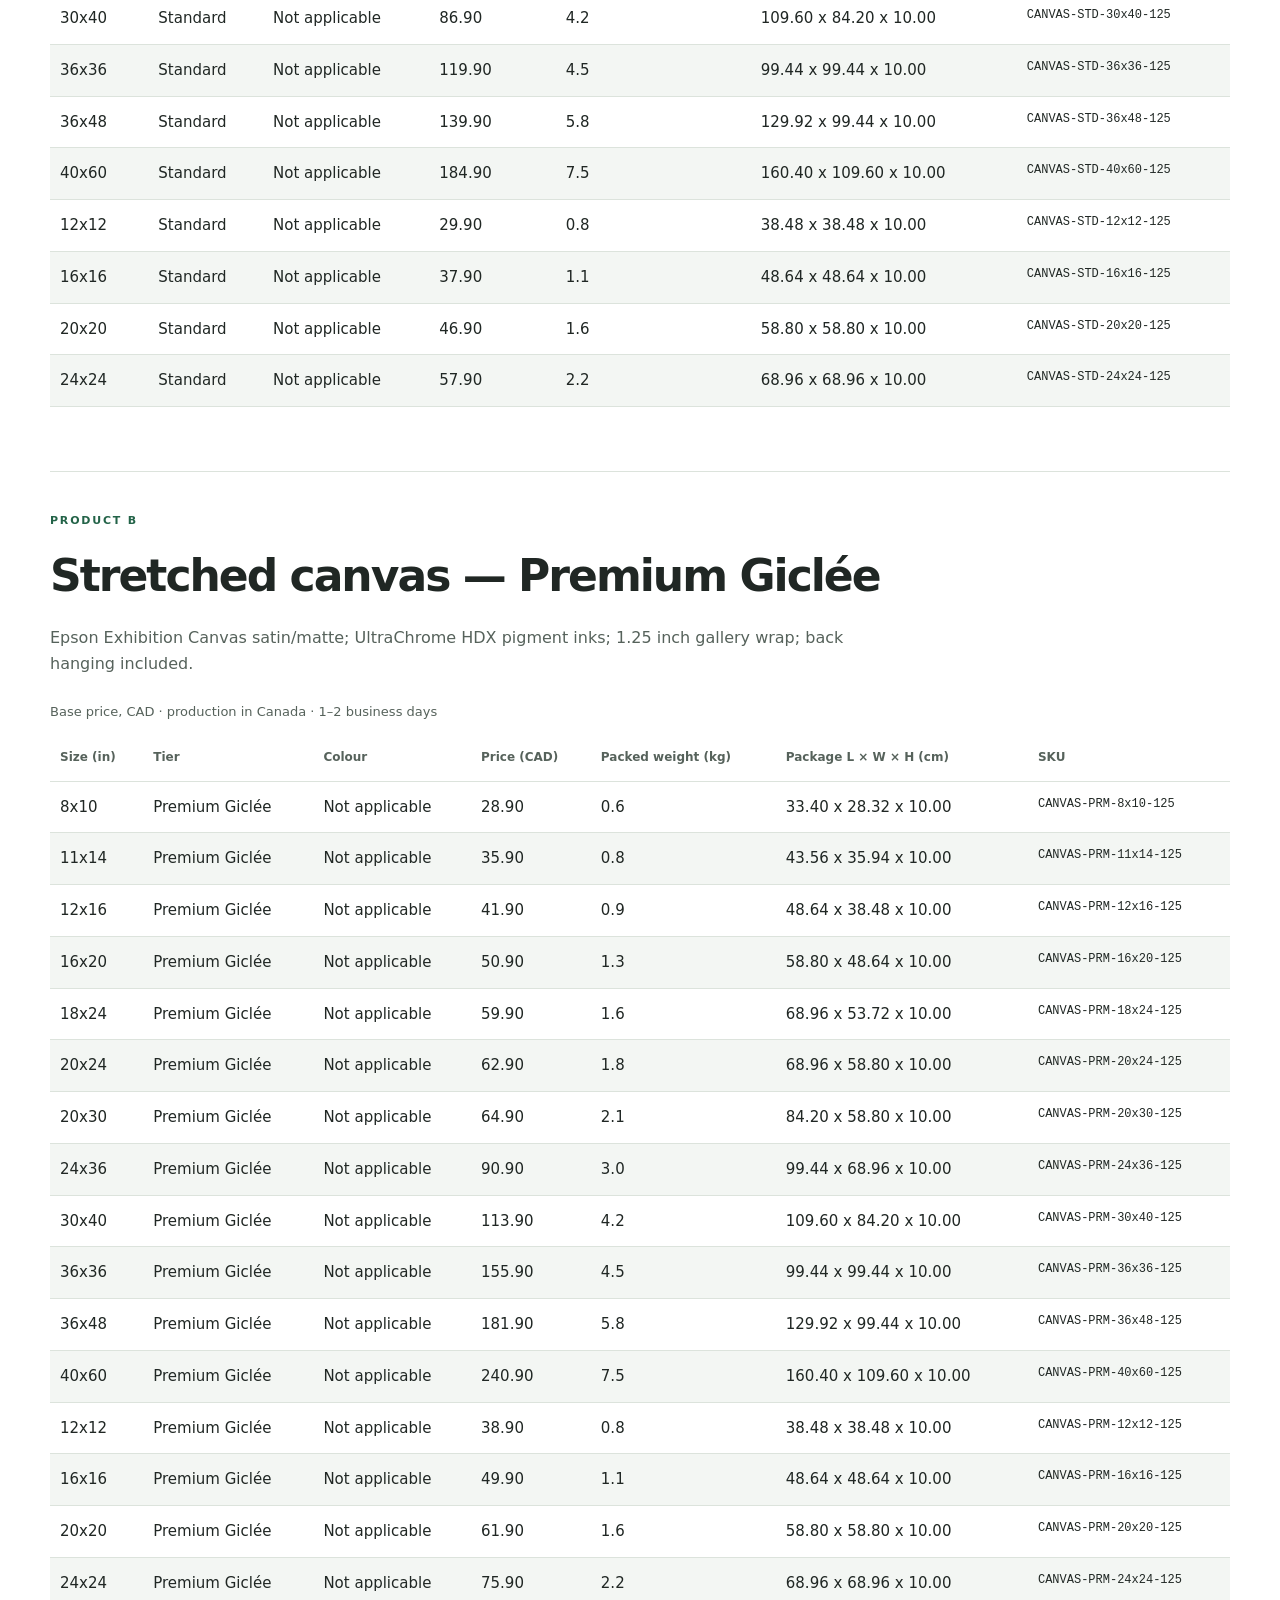
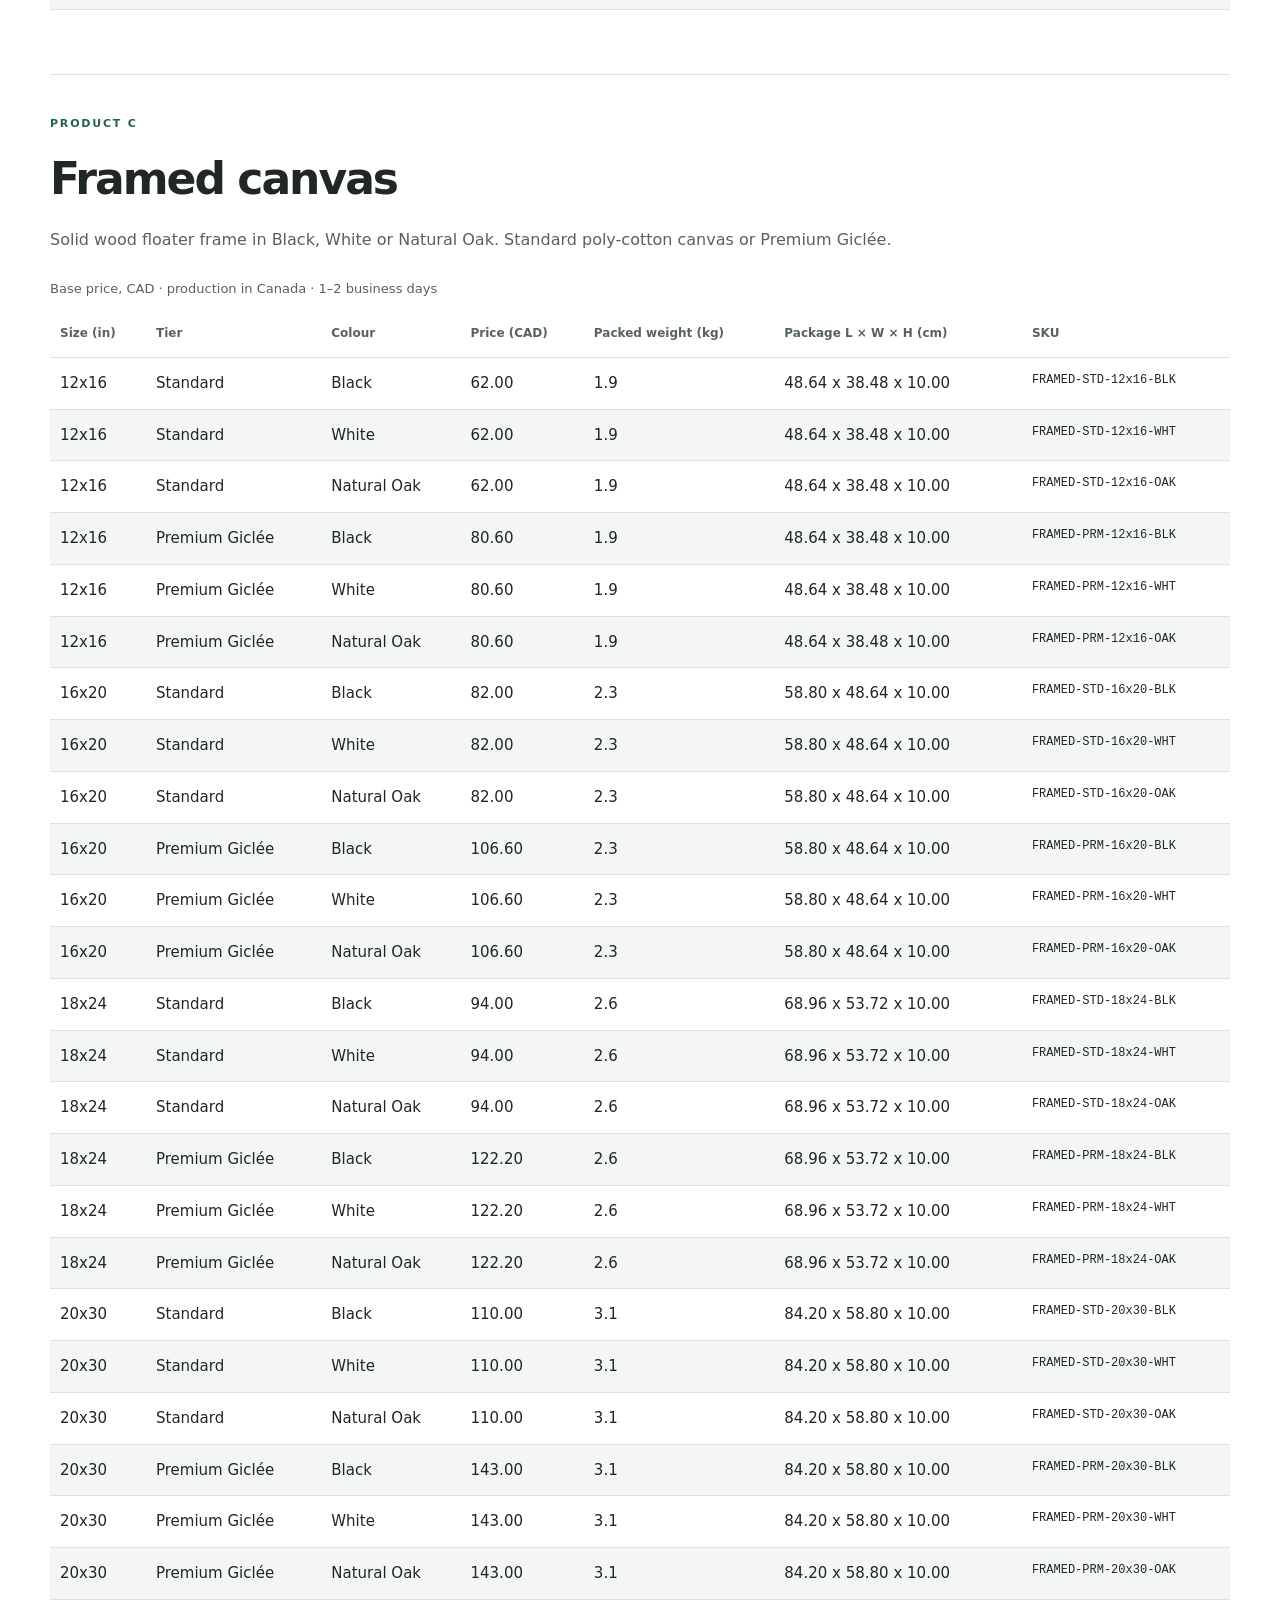
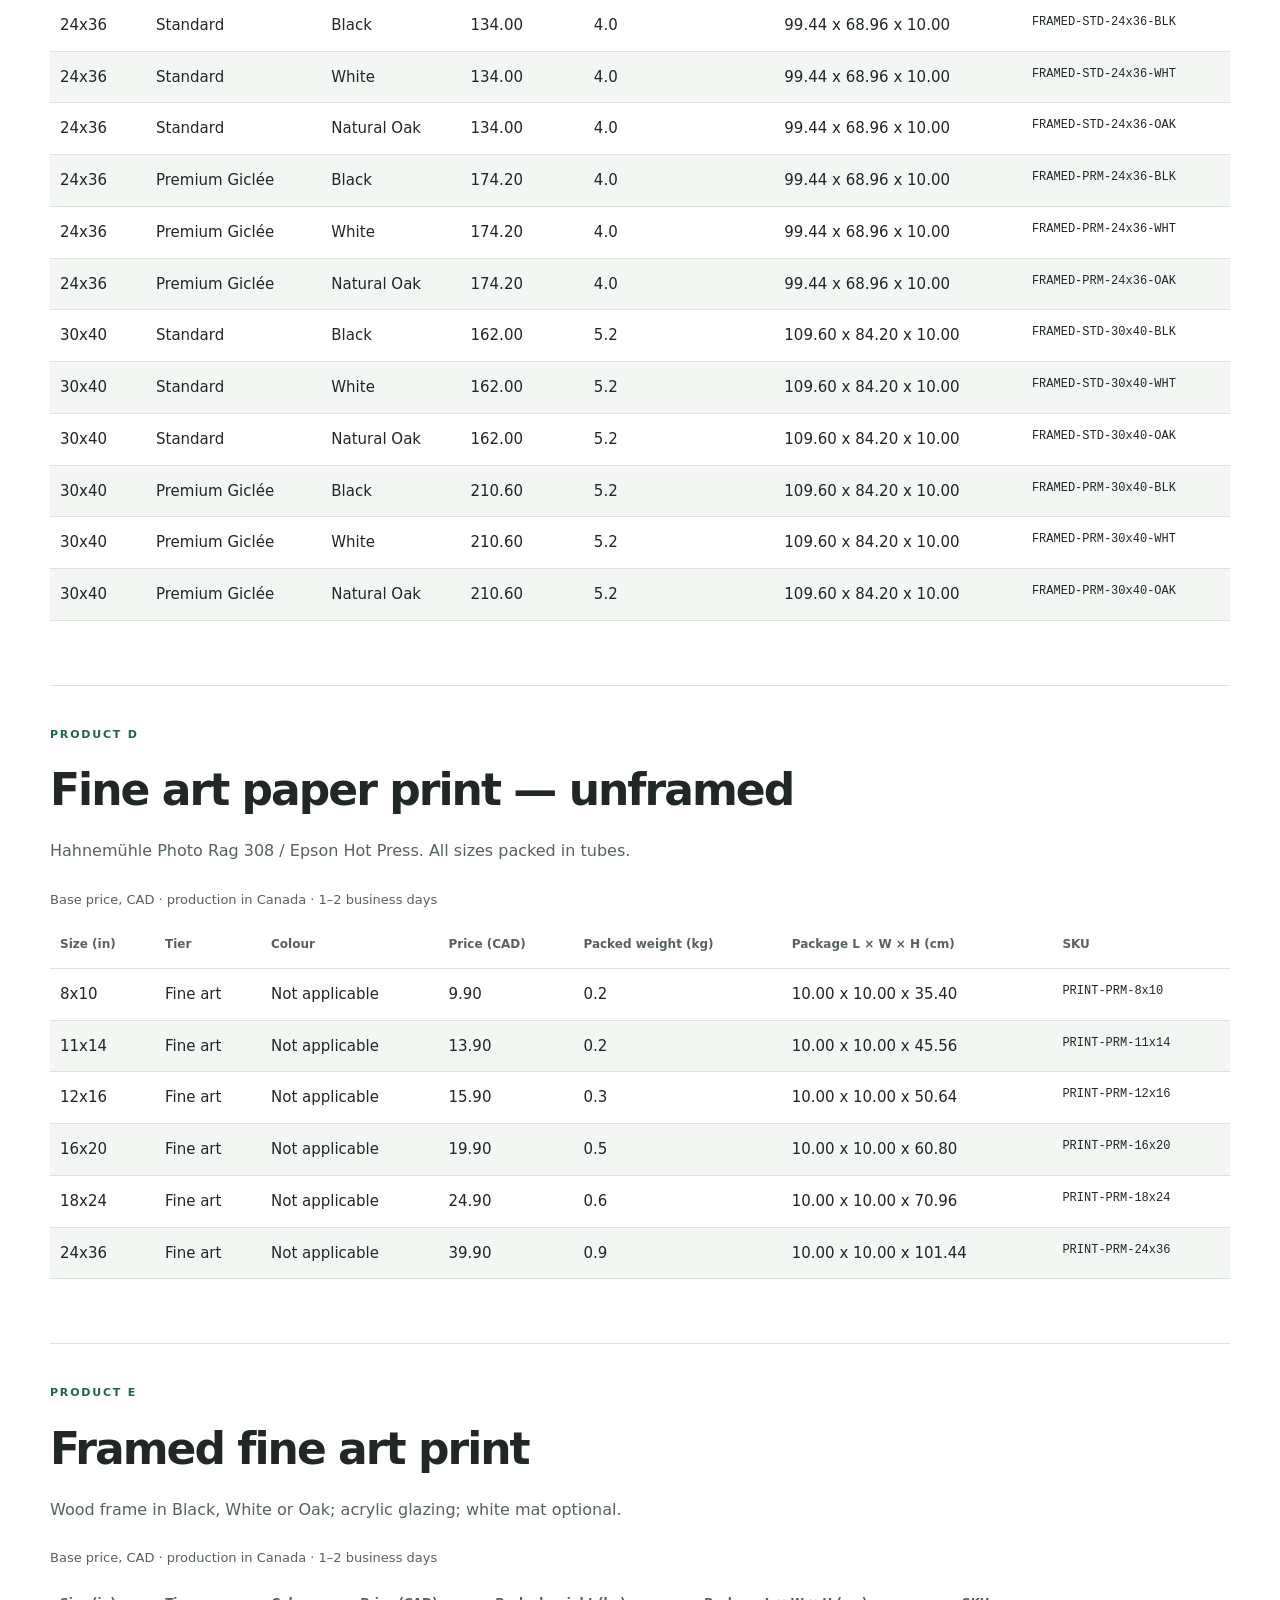
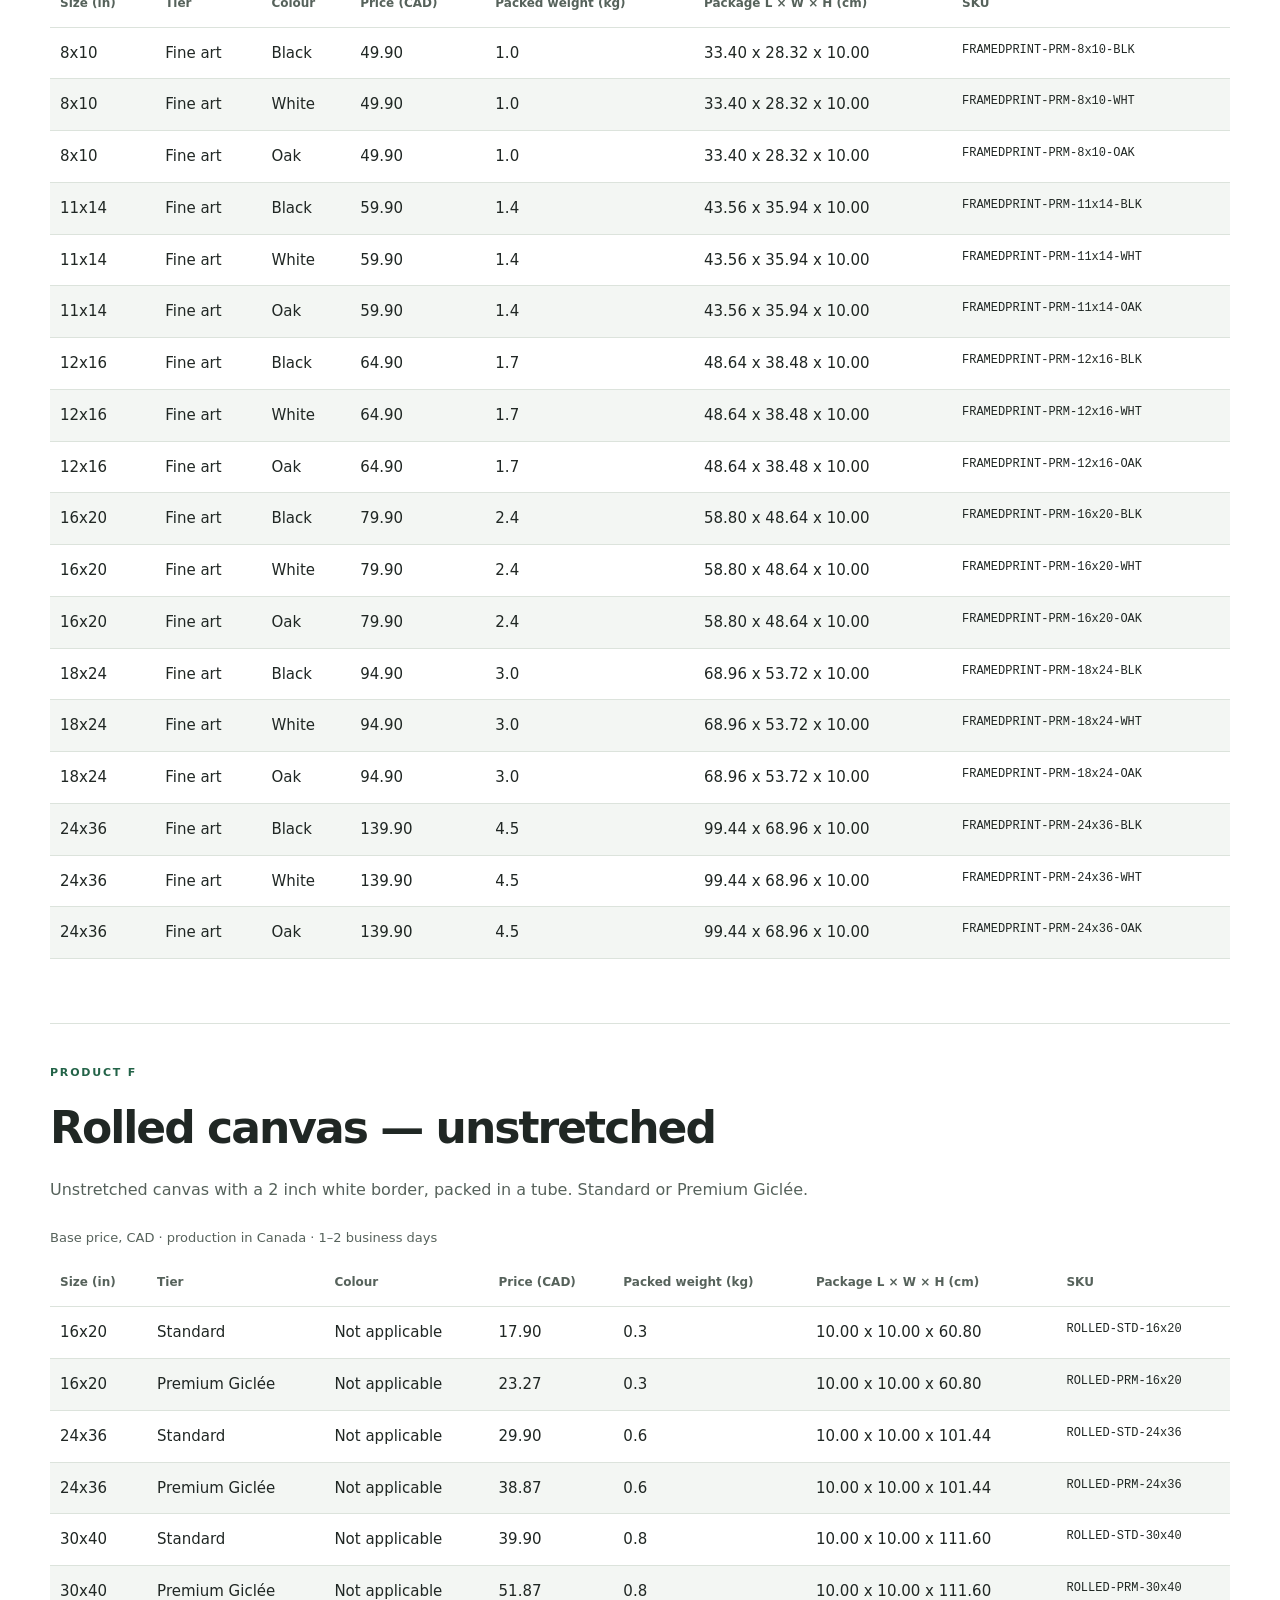
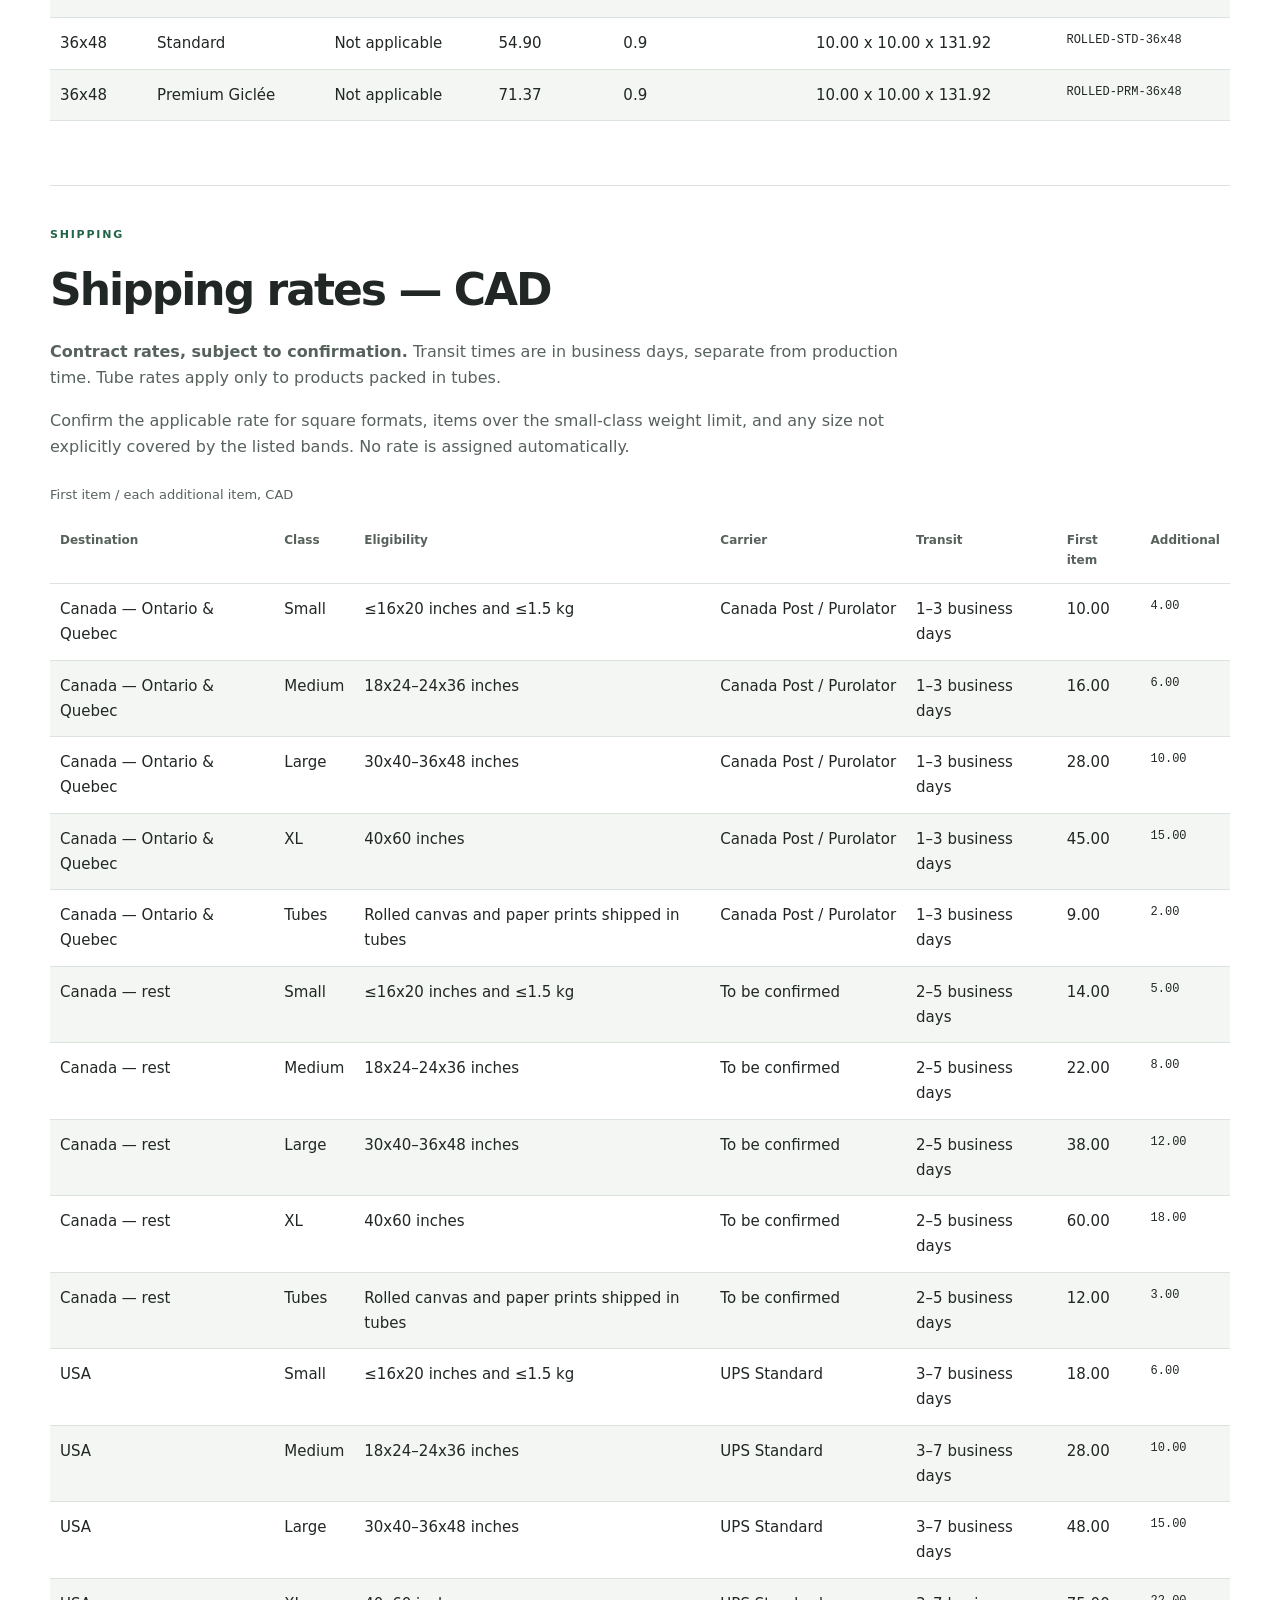
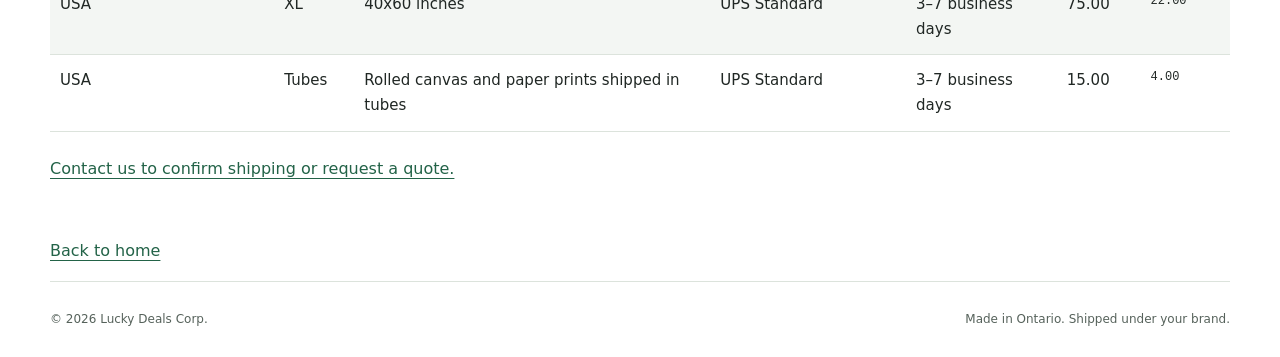
==== commit 570dddb6: "Add partner Excel catalog with confirmed weights, packages and premium rounding" ====
--- a/catalog/index.html
+++ b/catalog/index.html
@@ -1,2 +1,2 @@
 <!doctype html>
-<html lang="en"><head><meta charset="utf-8"><meta name="viewport" content="width=device-width, initial-scale=1"><title>Product catalog | Lucky Deals Corp.</title><meta name="description" content="Canadian wall-art production catalog: canvas, framed canvas, fine art prints, rolled canvas and partner shipping rates in CAD."><link rel="stylesheet" href="/style.css"></head><body><a class="skip" href="#main">Skip to content</a><header class="shell header"><a class="brand" href="/">LUCKY DEALS<span>CORP. / PRINT PRODUCTION</span></a><nav aria-label="Main navigation"><a href="/">Home</a><a href="/catalog/" aria-current="page">Product catalog</a><a href="/api.html">API</a><a href="mailto:info@luckydeals-corp.com">Contact</a></nav></header><main id="main" class="shell catalog-page"><section class="section"><p class="eyebrow">LUCKY DEALS CORP. / PRODUCT CATALOG</p><h1>Wall art, made in Canada.</h1><p class="lead">Full product specifications and base prices for print-on-demand partners. Currency: CAD. Production: 1–2 business days. Generic / white-label.</p><p>Prices exclude shipping. Sizes are in inches. Packed weights are in kilograms.</p><div class="catalog-downloads"><a class="button" href="catalog.csv" download>Download product CSV</a><a class="button" href="shipping.csv" download>Download shipping CSV</a></div><p class="note">Exact packed weights for paper prints, framed paper prints and rolled canvas are to be confirmed; the supplied product-family ranges are shown below.</p><p>Premium stretched canvas prices use Standard × 1.30, rounded to the nearest price ending .90. Premium framed and rolled canvas prices use Standard × 1.30, rounded to cents.</p><nav class="catalog-jump" aria-label="Catalog sections"><a href="#product-A">A — Stretched canvas — Standard</a><a href="#product-B">B — Stretched canvas — Premium Giclée</a><a href="#product-C">C — Framed canvas</a><a href="#product-D">D — Fine art paper print — unframed</a><a href="#product-E">E — Framed fine art print</a><a href="#product-F">F — Rolled canvas — unstretched</a><a href="#shipping">Shipping rates</a></nav></section><section class="catalog-section" id="product-A"><p class="eyebrow">PRODUCT A</p><h2>Stretched canvas — Standard</h2><p>Poly-cotton canvas, 340 gsm; pigment inks; kiln-dried pine bars; 1.25 inch gallery wrap; back hanging included.</p><div class="catalog-table" role="region" aria-label="Stretched canvas — Standard variants" tabindex="0"><table><caption>Base price, CAD · production in Canada · 1–2 business days</caption><thead><tr><th scope="col">Size (in)</th><th scope="col">Tier</th><th scope="col">Colour</th><th scope="col">Price (CAD)</th><th scope="col">Packed weight (kg)</th><th scope="col">SKU</th></tr></thead><tbody><tr><th scope="row">8x10</th><td>Standard</td><td>Not applicable</td><td>21.90</td><td>0.6</td><td>CANVAS-STD-8x10-125</td></tr><tr><th scope="row">11x14</th><td>Standard</td><td>Not applicable</td><td>26.90</td><td>0.8</td><td>CANVAS-STD-11x14-125</td></tr><tr><th scope="row">12x16</th><td>Standard</td><td>Not applicable</td><td>31.90</td><td>0.9</td><td>CANVAS-STD-12x16-125</td></tr><tr><th scope="row">16x20</th><td>Standard</td><td>Not applicable</td><td>38.90</td><td>1.3</td><td>CANVAS-STD-16x20-125</td></tr><tr><th scope="row">18x24</th><td>Standard</td><td>Not applicable</td><td>45.90</td><td>1.6</td><td>CANVAS-STD-18x24-125</td></tr><tr><th scope="row">20x24</th><td>Standard</td><td>Not applicable</td><td>47.90</td><td>1.8</td><td>CANVAS-STD-20x24-125</td></tr><tr><th scope="row">20x30</th><td>Standard</td><td>Not applicable</td><td>49.90</td><td>2.1</td><td>CANVAS-STD-20x30-125</td></tr><tr><th scope="row">24x36</th><td>Standard</td><td>Not applicable</td><td>69.90</td><td>3.0</td><td>CANVAS-STD-24x36-125</td></tr><tr><th scope="row">30x40</th><td>Standard</td><td>Not applicable</td><td>86.90</td><td>4.2</td><td>CANVAS-STD-30x40-125</td></tr><tr><th scope="row">36x36</th><td>Standard</td><td>Not applicable</td><td>119.90</td><td>4.5</td><td>CANVAS-STD-36x36-125</td></tr><tr><th scope="row">36x48</th><td>Standard</td><td>Not applicable</td><td>139.90</td><td>5.8</td><td>CANVAS-STD-36x48-125</td></tr><tr><th scope="row">40x60</th><td>Standard</td><td>Not applicable</td><td>184.90</td><td>7.5</td><td>CANVAS-STD-40x60-125</td></tr><tr><th scope="row">12x12</th><td>Standard</td><td>Not applicable</td><td>29.90</td><td>0.8</td><td>CANVAS-STD-12x12-125</td></tr><tr><th scope="row">16x16</th><td>Standard</td><td>Not applicable</td><td>37.90</td><td>1.1</td><td>CANVAS-STD-16x16-125</td></tr><tr><th scope="row">20x20</th><td>Standard</td><td>Not applicable</td><td>46.90</td><td>1.6</td><td>CANVAS-STD-20x20-125</td></tr><tr><th scope="row">24x24</th><td>Standard</td><td>Not applicable</td><td>57.90</td><td>2.2</td><td>CANVAS-STD-24x24-125</td></tr></tbody></table></div></section><section class="catalog-section" id="product-B"><p class="eyebrow">PRODUCT B</p><h2>Stretched canvas — Premium Giclée</h2><p>Epson Exhibition Canvas satin/matte; UltraChrome HDX pigment inks; 1.25 inch gallery wrap; back hanging included.</p><div class="catalog-table" role="region" aria-label="Stretched canvas — Premium Giclée variants" tabindex="0"><table><caption>Base price, CAD · production in Canada · 1–2 business days</caption><thead><tr><th scope="col">Size (in)</th><th scope="col">Tier</th><th scope="col">Colour</th><th scope="col">Price (CAD)</th><th scope="col">Packed weight (kg)</th><th scope="col">SKU</th></tr></thead><tbody><tr><th scope="row">8x10</th><td>Premium Giclée</td><td>Not applicable</td><td>28.90</td><td>0.6</td><td>CANVAS-PRM-8x10-125</td></tr><tr><th scope="row">11x14</th><td>Premium Giclée</td><td>Not applicable</td><td>34.90</td><td>0.8</td><td>CANVAS-PRM-11x14-125</td></tr><tr><th scope="row">12x16</th><td>Premium Giclée</td><td>Not applicable</td><td>41.90</td><td>0.9</td><td>CANVAS-PRM-12x16-125</td></tr><tr><th scope="row">16x20</th><td>Premium Giclée</td><td>Not applicable</td><td>50.90</td><td>1.3</td><td>CANVAS-PRM-16x20-125</td></tr><tr><th scope="row">18x24</th><td>Premium Giclée</td><td>Not applicable</td><td>59.90</td><td>1.6</td><td>CANVAS-PRM-18x24-125</td></tr><tr><th scope="row">20x24</th><td>Premium Giclée</td><td>Not applicable</td><td>61.90</td><td>1.8</td><td>CANVAS-PRM-20x24-125</td></tr><tr><th scope="row">20x30</th><td>Premium Giclée</td><td>Not applicable</td><td>64.90</td><td>2.1</td><td>CANVAS-PRM-20x30-125</td></tr><tr><th scope="row">24x36</th><td>Premium Giclée</td><td>Not applicable</td><td>90.90</td><td>3.0</td><td>CANVAS-PRM-24x36-125</td></tr><tr><th scope="row">30x40</th><td>Premium Giclée</td><td>Not applicable</td><td>112.90</td><td>4.2</td><td>CANVAS-PRM-30x40-125</td></tr><tr><th scope="row">36x36</th><td>Premium Giclée</td><td>Not applicable</td><td>155.90</td><td>4.5</td><td>CANVAS-PRM-36x36-125</td></tr><tr><th scope="row">36x48</th><td>Premium Giclée</td><td>Not applicable</td><td>181.90</td><td>5.8</td><td>CANVAS-PRM-36x48-125</td></tr><tr><th scope="row">40x60</th><td>Premium Giclée</td><td>Not applicable</td><td>239.90</td><td>7.5</td><td>CANVAS-PRM-40x60-125</td></tr><tr><th scope="row">12x12</th><td>Premium Giclée</td><td>Not applicable</td><td>38.90</td><td>0.8</td><td>CANVAS-PRM-12x12-125</td></tr><tr><th scope="row">16x16</th><td>Premium Giclée</td><td>Not applicable</td><td>48.90</td><td>1.1</td><td>CANVAS-PRM-16x16-125</td></tr><tr><th scope="row">20x20</th><td>Premium Giclée</td><td>Not applicable</td><td>60.90</td><td>1.6</td><td>CANVAS-PRM-20x20-125</td></tr><tr><th scope="row">24x24</th><td>Premium Giclée</td><td>Not applicable</td><td>74.90</td><td>2.2</td><td>CANVAS-PRM-24x24-125</td></tr></tbody></table></div></section><section class="catalog-section" id="product-C"><p class="eyebrow">PRODUCT C</p><h2>Framed canvas</h2><p>Solid wood floater frame in Black, White or Natural Oak. Standard poly-cotton canvas or Premium Giclée.</p><div class="catalog-table" role="region" aria-label="Framed canvas variants" tabindex="0"><table><caption>Base price, CAD · production in Canada · 1–2 business days</caption><thead><tr><th scope="col">Size (in)</th><th scope="col">Tier</th><th scope="col">Colour</th><th scope="col">Price (CAD)</th><th scope="col">Packed weight (kg)</th><th scope="col">SKU</th></tr></thead><tbody><tr><th scope="row">12x16</th><td>Standard</td><td>Black</td><td>62.00</td><td>1.9</td><td>FRAMED-STD-12x16-BLK</td></tr><tr><th scope="row">12x16</th><td>Standard</td><td>White</td><td>62.00</td><td>1.9</td><td>FRAMED-STD-12x16-WHT</td></tr><tr><th scope="row">12x16</th><td>Standard</td><td>Natural Oak</td><td>62.00</td><td>1.9</td><td>FRAMED-STD-12x16-OAK</td></tr><tr><th scope="row">12x16</th><td>Premium Giclée</td><td>Black</td><td>80.60</td><td>1.9</td><td>FRAMED-PRM-12x16-BLK</td></tr><tr><th scope="row">12x16</th><td>Premium Giclée</td><td>White</td><td>80.60</td><td>1.9</td><td>FRAMED-PRM-12x16-WHT</td></tr><tr><th scope="row">12x16</th><td>Premium Giclée</td><td>Natural Oak</td><td>80.60</td><td>1.9</td><td>FRAMED-PRM-12x16-OAK</td></tr><tr><th scope="row">16x20</th><td>Standard</td><td>Black</td><td>82.00</td><td>2.3</td><td>FRAMED-STD-16x20-BLK</td></tr><tr><th scope="row">16x20</th><td>Standard</td><td>White</td><td>82.00</td><td>2.3</td><td>FRAMED-STD-16x20-WHT</td></tr><tr><th scope="row">16x20</th><td>Standard</td><td>Natural Oak</td><td>82.00</td><td>2.3</td><td>FRAMED-STD-16x20-OAK</td></tr><tr><th scope="row">16x20</th><td>Premium Giclée</td><td>Black</td><td>106.60</td><td>2.3</td><td>FRAMED-PRM-16x20-BLK</td></tr><tr><th scope="row">16x20</th><td>Premium Giclée</td><td>White</td><td>106.60</td><td>2.3</td><td>FRAMED-PRM-16x20-WHT</td></tr><tr><th scope="row">16x20</th><td>Premium Giclée</td><td>Natural Oak</td><td>106.60</td><td>2.3</td><td>FRAMED-PRM-16x20-OAK</td></tr><tr><th scope="row">18x24</th><td>Standard</td><td>Black</td><td>94.00</td><td>2.6</td><td>FRAMED-STD-18x24-BLK</td></tr><tr><th scope="row">18x24</th><td>Standard</td><td>White</td><td>94.00</td><td>2.6</td><td>FRAMED-STD-18x24-WHT</td></tr><tr><th scope="row">18x24</th><td>Standard</td><td>Natural Oak</td><td>94.00</td><td>2.6</td><td>FRAMED-STD-18x24-OAK</td></tr><tr><th scope="row">18x24</th><td>Premium Giclée</td><td>Black</td><td>122.20</td><td>2.6</td><td>FRAMED-PRM-18x24-BLK</td></tr><tr><th scope="row">18x24</th><td>Premium Giclée</td><td>White</td><td>122.20</td><td>2.6</td><td>FRAMED-PRM-18x24-WHT</td></tr><tr><th scope="row">18x24</th><td>Premium Giclée</td><td>Natural Oak</td><td>122.20</td><td>2.6</td><td>FRAMED-PRM-18x24-OAK</td></tr><tr><th scope="row">20x30</th><td>Standard</td><td>Black</td><td>110.00</td><td>3.1</td><td>FRAMED-STD-20x30-BLK</td></tr><tr><th scope="row">20x30</th><td>Standard</td><td>White</td><td>110.00</td><td>3.1</td><td>FRAMED-STD-20x30-WHT</td></tr><tr><th scope="row">20x30</th><td>Standard</td><td>Natural Oak</td><td>110.00</td><td>3.1</td><td>FRAMED-STD-20x30-OAK</td></tr><tr><th scope="row">20x30</th><td>Premium Giclée</td><td>Black</td><td>143.00</td><td>3.1</td><td>FRAMED-PRM-20x30-BLK</td></tr><tr><th scope="row">20x30</th><td>Premium Giclée</td><td>White</td><td>143.00</td><td>3.1</td><td>FRAMED-PRM-20x30-WHT</td></tr><tr><th scope="row">20x30</th><td>Premium Giclée</td><td>Natural Oak</td><td>143.00</td><td>3.1</td><td>FRAMED-PRM-20x30-OAK</td></tr><tr><th scope="row">24x36</th><td>Standard</td><td>Black</td><td>134.00</td><td>4.0</td><td>FRAMED-STD-24x36-BLK</td></tr><tr><th scope="row">24x36</th><td>Standard</td><td>White</td><td>134.00</td><td>4.0</td><td>FRAMED-STD-24x36-WHT</td></tr><tr><th scope="row">24x36</th><td>Standard</td><td>Natural Oak</td><td>134.00</td><td>4.0</td><td>FRAMED-STD-24x36-OAK</td></tr><tr><th scope="row">24x36</th><td>Premium Giclée</td><td>Black</td><td>174.20</td><td>4.0</td><td>FRAMED-PRM-24x36-BLK</td></tr><tr><th scope="row">24x36</th><td>Premium Giclée</td><td>White</td><td>174.20</td><td>4.0</td><td>FRAMED-PRM-24x36-WHT</td></tr><tr><th scope="row">24x36</th><td>Premium Giclée</td><td>Natural Oak</td><td>174.20</td><td>4.0</td><td>FRAMED-PRM-24x36-OAK</td></tr><tr><th scope="row">30x40</th><td>Standard</td><td>Black</td><td>162.00</td><td>5.2</td><td>FRAMED-STD-30x40-BLK</td></tr><tr><th scope="row">30x40</th><td>Standard</td><td>White</td><td>162.00</td><td>5.2</td><td>FRAMED-STD-30x40-WHT</td></tr><tr><th scope="row">30x40</th><td>Standard</td><td>Natural Oak</td><td>162.00</td><td>5.2</td><td>FRAMED-STD-30x40-OAK</td></tr><tr><th scope="row">30x40</th><td>Premium Giclée</td><td>Black</td><td>210.60</td><td>5.2</td><td>FRAMED-PRM-30x40-BLK</td></tr><tr><th scope="row">30x40</th><td>Premium Giclée</td><td>White</td><td>210.60</td><td>5.2</td><td>FRAMED-PRM-30x40-WHT</td></tr><tr><th scope="row">30x40</th><td>Premium Giclée</td><td>Natural Oak</td><td>210.60</td><td>5.2</td><td>FRAMED-PRM-30x40-OAK</td></tr></tbody></table></div></section><section class="catalog-section" id="product-D"><p class="eyebrow">PRODUCT D</p><h2>Fine art paper print — unframed</h2><p>Hahnemühle Photo Rag 308 / Epson Hot Press. Sizes up to 18x24 inches are flat-packed; larger sizes rolled in a tube.</p><div class="catalog-table" role="region" aria-label="Fine art paper print — unframed variants" tabindex="0"><table><caption>Base price, CAD · production in Canada · 1–2 business days</caption><thead><tr><th scope="col">Size (in)</th><th scope="col">Tier</th><th scope="col">Colour</th><th scope="col">Price (CAD)</th><th scope="col">Packed weight (kg)</th><th scope="col">SKU</th></tr></thead><tbody><tr><th scope="row">8x10</th><td>Fine art</td><td>Not applicable</td><td>9.90</td><td>0.2–0.9 (range; TBC)</td><td>PRINT-PRM-8x10</td></tr><tr><th scope="row">11x14</th><td>Fine art</td><td>Not applicable</td><td>13.90</td><td>0.2–0.9 (range; TBC)</td><td>PRINT-PRM-11x14</td></tr><tr><th scope="row">12x16</th><td>Fine art</td><td>Not applicable</td><td>15.90</td><td>0.2–0.9 (range; TBC)</td><td>PRINT-PRM-12x16</td></tr><tr><th scope="row">16x20</th><td>Fine art</td><td>Not applicable</td><td>19.90</td><td>0.2–0.9 (range; TBC)</td><td>PRINT-PRM-16x20</td></tr><tr><th scope="row">18x24</th><td>Fine art</td><td>Not applicable</td><td>24.90</td><td>0.2–0.9 (range; TBC)</td><td>PRINT-PRM-18x24</td></tr><tr><th scope="row">24x36</th><td>Fine art</td><td>Not applicable</td><td>39.90</td><td>0.2–0.9 (range; TBC)</td><td>PRINT-PRM-24x36</td></tr></tbody></table></div></section><section class="catalog-section" id="product-E"><p class="eyebrow">PRODUCT E</p><h2>Framed fine art print</h2><p>Wood frame in Black, White or Oak; acrylic glazing; white mat optional.</p><div class="catalog-table" role="region" aria-label="Framed fine art print variants" tabindex="0"><table><caption>Base price, CAD · production in Canada · 1–2 business days</caption><thead><tr><th scope="col">Size (in)</th><th scope="col">Tier</th><th scope="col">Colour</th><th scope="col">Price (CAD)</th><th scope="col">Packed weight (kg)</th><th scope="col">SKU</th></tr></thead><tbody><tr><th scope="row">8x10</th><td>Fine art</td><td>Black</td><td>49.90</td><td>1.0–4.5 (range; TBC)</td><td>FRAMEDPRINT-PRM-8x10-BLK</td></tr><tr><th scope="row">8x10</th><td>Fine art</td><td>White</td><td>49.90</td><td>1.0–4.5 (range; TBC)</td><td>FRAMEDPRINT-PRM-8x10-WHT</td></tr><tr><th scope="row">8x10</th><td>Fine art</td><td>Oak</td><td>49.90</td><td>1.0–4.5 (range; TBC)</td><td>FRAMEDPRINT-PRM-8x10-OAK</td></tr><tr><th scope="row">11x14</th><td>Fine art</td><td>Black</td><td>59.90</td><td>1.0–4.5 (range; TBC)</td><td>FRAMEDPRINT-PRM-11x14-BLK</td></tr><tr><th scope="row">11x14</th><td>Fine art</td><td>White</td><td>59.90</td><td>1.0–4.5 (range; TBC)</td><td>FRAMEDPRINT-PRM-11x14-WHT</td></tr><tr><th scope="row">11x14</th><td>Fine art</td><td>Oak</td><td>59.90</td><td>1.0–4.5 (range; TBC)</td><td>FRAMEDPRINT-PRM-11x14-OAK</td></tr><tr><th scope="row">12x16</th><td>Fine art</td><td>Black</td><td>64.90</td><td>1.0–4.5 (range; TBC)</td><td>FRAMEDPRINT-PRM-12x16-BLK</td></tr><tr><th scope="row">12x16</th><td>Fine art</td><td>White</td><td>64.90</td><td>1.0–4.5 (range; TBC)</td><td>FRAMEDPRINT-PRM-12x16-WHT</td></tr><tr><th scope="row">12x16</th><td>Fine art</td><td>Oak</td><td>64.90</td><td>1.0–4.5 (range; TBC)</td><td>FRAMEDPRINT-PRM-12x16-OAK</td></tr><tr><th scope="row">16x20</th><td>Fine art</td><td>Black</td><td>79.90</td><td>1.0–4.5 (range; TBC)</td><td>FRAMEDPRINT-PRM-16x20-BLK</td></tr><tr><th scope="row">16x20</th><td>Fine art</td><td>White</td><td>79.90</td><td>1.0–4.5 (range; TBC)</td><td>FRAMEDPRINT-PRM-16x20-WHT</td></tr><tr><th scope="row">16x20</th><td>Fine art</td><td>Oak</td><td>79.90</td><td>1.0–4.5 (range; TBC)</td><td>FRAMEDPRINT-PRM-16x20-OAK</td></tr><tr><th scope="row">18x24</th><td>Fine art</td><td>Black</td><td>94.90</td><td>1.0–4.5 (range; TBC)</td><td>FRAMEDPRINT-PRM-18x24-BLK</td></tr><tr><th scope="row">18x24</th><td>Fine art</td><td>White</td><td>94.90</td><td>1.0–4.5 (range; TBC)</td><td>FRAMEDPRINT-PRM-18x24-WHT</td></tr><tr><th scope="row">18x24</th><td>Fine art</td><td>Oak</td><td>94.90</td><td>1.0–4.5 (range; TBC)</td><td>FRAMEDPRINT-PRM-18x24-OAK</td></tr><tr><th scope="row">24x36</th><td>Fine art</td><td>Black</td><td>139.90</td><td>1.0–4.5 (range; TBC)</td><td>FRAMEDPRINT-PRM-24x36-BLK</td></tr><tr><th scope="row">24x36</th><td>Fine art</td><td>White</td><td>139.90</td><td>1.0–4.5 (range; TBC)</td><td>FRAMEDPRINT-PRM-24x36-WHT</td></tr><tr><th scope="row">24x36</th><td>Fine art</td><td>Oak</td><td>139.90</td><td>1.0–4.5 (range; TBC)</td><td>FRAMEDPRINT-PRM-24x36-OAK</td></tr></tbody></table></div></section><section class="catalog-section" id="product-F"><p class="eyebrow">PRODUCT F</p><h2>Rolled canvas — unstretched</h2><p>Unstretched canvas with a 2 inch white border, packed in a tube. Standard or Premium Giclée.</p><div class="catalog-table" role="region" aria-label="Rolled canvas — unstretched variants" tabindex="0"><table><caption>Base price, CAD · production in Canada · 1–2 business days</caption><thead><tr><th scope="col">Size (in)</th><th scope="col">Tier</th><th scope="col">Colour</th><th scope="col">Price (CAD)</th><th scope="col">Packed weight (kg)</th><th scope="col">SKU</th></tr></thead><tbody><tr><th scope="row">16x20</th><td>Standard</td><td>Not applicable</td><td>17.90</td><td>0.3–0.9 (range; TBC)</td><td>ROLLED-STD-16x20</td></tr><tr><th scope="row">16x20</th><td>Premium Giclée</td><td>Not applicable</td><td>23.27</td><td>0.3–0.9 (range; TBC)</td><td>ROLLED-PRM-16x20</td></tr><tr><th scope="row">24x36</th><td>Standard</td><td>Not applicable</td><td>29.90</td><td>0.3–0.9 (range; TBC)</td><td>ROLLED-STD-24x36</td></tr><tr><th scope="row">24x36</th><td>Premium Giclée</td><td>Not applicable</td><td>38.87</td><td>0.3–0.9 (range; TBC)</td><td>ROLLED-PRM-24x36</td></tr><tr><th scope="row">30x40</th><td>Standard</td><td>Not applicable</td><td>39.90</td><td>0.3–0.9 (range; TBC)</td><td>ROLLED-STD-30x40</td></tr><tr><th scope="row">30x40</th><td>Premium Giclée</td><td>Not applicable</td><td>51.87</td><td>0.3–0.9 (range; TBC)</td><td>ROLLED-PRM-30x40</td></tr><tr><th scope="row">36x48</th><td>Standard</td><td>Not applicable</td><td>54.90</td><td>0.3–0.9 (range; TBC)</td><td>ROLLED-STD-36x48</td></tr><tr><th scope="row">36x48</th><td>Premium Giclée</td><td>Not applicable</td><td>71.37</td><td>0.3–0.9 (range; TBC)</td><td>ROLLED-PRM-36x48</td></tr></tbody></table></div></section><section id="shipping" class="catalog-section"><p class="eyebrow">SHIPPING</p><h2>Shipping rates — CAD</h2><p><strong>Contract rates, subject to confirmation.</strong> Transit times are in business days, separate from production time. Tube rates apply only to products packed in tubes.</p><p>Confirm the applicable rate for square formats, items over the small-class weight limit, and any size not explicitly covered by the listed bands. No rate is assigned automatically.</p><div class="catalog-table" role="region" aria-label="Shipping rates" tabindex="0"><table><caption>First item / each additional item, CAD</caption><thead><tr><th scope="col">Destination</th><th scope="col">Class</th><th scope="col">Eligibility</th><th scope="col">Carrier</th><th scope="col">Transit</th><th scope="col">First item</th><th scope="col">Additional</th></tr></thead><tbody><tr><th scope="row">Canada — Ontario &amp; Quebec</th><td>Small</td><td>≤16x20 inches and ≤1.5 kg</td><td>Canada Post / Purolator</td><td>1–3 business days</td><td>10.00</td><td>4.00</td></tr><tr><th scope="row">Canada — Ontario &amp; Quebec</th><td>Medium</td><td>18x24–24x36 inches</td><td>Canada Post / Purolator</td><td>1–3 business days</td><td>16.00</td><td>6.00</td></tr><tr><th scope="row">Canada — Ontario &amp; Quebec</th><td>Large</td><td>30x40–36x48 inches</td><td>Canada Post / Purolator</td><td>1–3 business days</td><td>28.00</td><td>10.00</td></tr><tr><th scope="row">Canada — Ontario &amp; Quebec</th><td>XL</td><td>40x60 inches</td><td>Canada Post / Purolator</td><td>1–3 business days</td><td>45.00</td><td>15.00</td></tr><tr><th scope="row">Canada — Ontario &amp; Quebec</th><td>Tubes</td><td>Rolled canvas and paper prints shipped in tubes</td><td>Canada Post / Purolator</td><td>1–3 business days</td><td>9.00</td><td>2.00</td></tr><tr><th scope="row">Canada — rest</th><td>Small</td><td>≤16x20 inches and ≤1.5 kg</td><td>To be confirmed</td><td>2–5 business days</td><td>14.00</td><td>5.00</td></tr><tr><th scope="row">Canada — rest</th><td>Medium</td><td>18x24–24x36 inches</td><td>To be confirmed</td><td>2–5 business days</td><td>22.00</td><td>8.00</td></tr><tr><th scope="row">Canada — rest</th><td>Large</td><td>30x40–36x48 inches</td><td>To be confirmed</td><td>2–5 business days</td><td>38.00</td><td>12.00</td></tr><tr><th scope="row">Canada — rest</th><td>XL</td><td>40x60 inches</td><td>To be confirmed</td><td>2–5 business days</td><td>60.00</td><td>18.00</td></tr><tr><th scope="row">Canada — rest</th><td>Tubes</td><td>Rolled canvas and paper prints shipped in tubes</td><td>To be confirmed</td><td>2–5 business days</td><td>12.00</td><td>3.00</td></tr><tr><th scope="row">USA</th><td>Small</td><td>≤16x20 inches and ≤1.5 kg</td><td>UPS Standard</td><td>3–7 business days</td><td>18.00</td><td>6.00</td></tr><tr><th scope="row">USA</th><td>Medium</td><td>18x24–24x36 inches</td><td>UPS Standard</td><td>3–7 business days</td><td>28.00</td><td>10.00</td></tr><tr><th scope="row">USA</th><td>Large</td><td>30x40–36x48 inches</td><td>UPS Standard</td><td>3–7 business days</td><td>48.00</td><td>15.00</td></tr><tr><th scope="row">USA</th><td>XL</td><td>40x60 inches</td><td>UPS Standard</td><td>3–7 business days</td><td>75.00</td><td>22.00</td></tr><tr><th scope="row">USA</th><td>Tubes</td><td>Rolled canvas and paper prints shipped in tubes</td><td>UPS Standard</td><td>3–7 business days</td><td>15.00</td><td>4.00</td></tr></tbody></table></div><p><a href="mailto:info@luckydeals-corp.com">Contact us to confirm shipping or request a quote.</a></p></section><p><a href="/">Back to home</a></p></main><footer class="shell footer"><span>© 2026 Lucky Deals Corp.</span><span>Made in Ontario. Shipped under your brand.</span></footer></body></html>
+<html lang="en"><head><meta charset="utf-8"><meta name="viewport" content="width=device-width, initial-scale=1"><title>Product catalog | Lucky Deals Corp.</title><meta name="description" content="Canadian wall-art production catalog: canvas, framed canvas, fine art prints, rolled canvas and partner shipping rates in CAD."><link rel="stylesheet" href="/style.css"></head><body><a class="skip" href="#main">Skip to content</a><header class="shell header"><a class="brand" href="/">LUCKY DEALS<span>CORP. / PRINT PRODUCTION</span></a><nav aria-label="Main navigation"><a href="/">Home</a><a href="/catalog/" aria-current="page">Product catalog</a><a href="/api.html">API</a><a href="mailto:info@luckydeals-corp.com">Contact</a></nav></header><main id="main" class="shell catalog-page"><section class="section"><p class="eyebrow">LUCKY DEALS CORP. / PRODUCT CATALOG</p><h1>Wall art, made in Canada.</h1><p class="lead">Full product specifications and base prices for print-on-demand partners. Currency: CAD. Production: 1–2 business days. Generic / white-label.</p><p>Prices exclude shipping. Sizes are in inches. Packed weights are in kilograms.</p><div class="catalog-downloads"><a class="button" href="Printify-Product-List-LuckyDeals.xlsx" download>Download Excel catalog</a><a class="button" href="catalog.csv" download>Download product CSV</a><a class="button" href="shipping.csv" download>Download shipping CSV</a></div><p>Package dimensions are L × W × H in cm: canvas and framed items add 8 cm to each print dimension, with 10 cm depth; tubes are 10 × 10 × (longest print side + 10 cm).</p><p>Premium stretched canvas prices use Standard × 1.30, rounded UP to the nearest price ending .90. Premium framed and rolled canvas prices use Standard × 1.30, rounded to cents.</p><nav class="catalog-jump" aria-label="Catalog sections"><a href="#product-A">A — Stretched canvas — Standard</a><a href="#product-B">B — Stretched canvas — Premium Giclée</a><a href="#product-C">C — Framed canvas</a><a href="#product-D">D — Fine art paper print — unframed</a><a href="#product-E">E — Framed fine art print</a><a href="#product-F">F — Rolled canvas — unstretched</a><a href="#shipping">Shipping rates</a></nav></section><section class="catalog-section" id="product-A"><p class="eyebrow">PRODUCT A</p><h2>Stretched canvas — Standard</h2><p>Poly-cotton canvas, 340 gsm; pigment inks; kiln-dried pine bars; 1.25 inch gallery wrap; back hanging included.</p><div class="catalog-table" role="region" aria-label="Stretched canvas — Standard variants" tabindex="0"><table><caption>Base price, CAD · production in Canada · 1–2 business days</caption><thead><tr><th scope="col">Size (in)</th><th scope="col">Tier</th><th scope="col">Colour</th><th scope="col">Price (CAD)</th><th scope="col">Packed weight (kg)</th><th scope="col">Package L × W × H (cm)</th><th scope="col">SKU</th></tr></thead><tbody><tr><th scope="row">8x10</th><td>Standard</td><td>Not applicable</td><td>21.90</td><td>0.6</td><td>33.40 x 28.32 x 10.00</td><td>CANVAS-STD-8x10-125</td></tr><tr><th scope="row">11x14</th><td>Standard</td><td>Not applicable</td><td>26.90</td><td>0.8</td><td>43.56 x 35.94 x 10.00</td><td>CANVAS-STD-11x14-125</td></tr><tr><th scope="row">12x16</th><td>Standard</td><td>Not applicable</td><td>31.90</td><td>0.9</td><td>48.64 x 38.48 x 10.00</td><td>CANVAS-STD-12x16-125</td></tr><tr><th scope="row">16x20</th><td>Standard</td><td>Not applicable</td><td>38.90</td><td>1.3</td><td>58.80 x 48.64 x 10.00</td><td>CANVAS-STD-16x20-125</td></tr><tr><th scope="row">18x24</th><td>Standard</td><td>Not applicable</td><td>45.90</td><td>1.6</td><td>68.96 x 53.72 x 10.00</td><td>CANVAS-STD-18x24-125</td></tr><tr><th scope="row">20x24</th><td>Standard</td><td>Not applicable</td><td>47.90</td><td>1.8</td><td>68.96 x 58.80 x 10.00</td><td>CANVAS-STD-20x24-125</td></tr><tr><th scope="row">20x30</th><td>Standard</td><td>Not applicable</td><td>49.90</td><td>2.1</td><td>84.20 x 58.80 x 10.00</td><td>CANVAS-STD-20x30-125</td></tr><tr><th scope="row">24x36</th><td>Standard</td><td>Not applicable</td><td>69.90</td><td>3.0</td><td>99.44 x 68.96 x 10.00</td><td>CANVAS-STD-24x36-125</td></tr><tr><th scope="row">30x40</th><td>Standard</td><td>Not applicable</td><td>86.90</td><td>4.2</td><td>109.60 x 84.20 x 10.00</td><td>CANVAS-STD-30x40-125</td></tr><tr><th scope="row">36x36</th><td>Standard</td><td>Not applicable</td><td>119.90</td><td>4.5</td><td>99.44 x 99.44 x 10.00</td><td>CANVAS-STD-36x36-125</td></tr><tr><th scope="row">36x48</th><td>Standard</td><td>Not applicable</td><td>139.90</td><td>5.8</td><td>129.92 x 99.44 x 10.00</td><td>CANVAS-STD-36x48-125</td></tr><tr><th scope="row">40x60</th><td>Standard</td><td>Not applicable</td><td>184.90</td><td>7.5</td><td>160.40 x 109.60 x 10.00</td><td>CANVAS-STD-40x60-125</td></tr><tr><th scope="row">12x12</th><td>Standard</td><td>Not applicable</td><td>29.90</td><td>0.8</td><td>38.48 x 38.48 x 10.00</td><td>CANVAS-STD-12x12-125</td></tr><tr><th scope="row">16x16</th><td>Standard</td><td>Not applicable</td><td>37.90</td><td>1.1</td><td>48.64 x 48.64 x 10.00</td><td>CANVAS-STD-16x16-125</td></tr><tr><th scope="row">20x20</th><td>Standard</td><td>Not applicable</td><td>46.90</td><td>1.6</td><td>58.80 x 58.80 x 10.00</td><td>CANVAS-STD-20x20-125</td></tr><tr><th scope="row">24x24</th><td>Standard</td><td>Not applicable</td><td>57.90</td><td>2.2</td><td>68.96 x 68.96 x 10.00</td><td>CANVAS-STD-24x24-125</td></tr></tbody></table></div></section><section class="catalog-section" id="product-B"><p class="eyebrow">PRODUCT B</p><h2>Stretched canvas — Premium Giclée</h2><p>Epson Exhibition Canvas satin/matte; UltraChrome HDX pigment inks; 1.25 inch gallery wrap; back hanging included.</p><div class="catalog-table" role="region" aria-label="Stretched canvas — Premium Giclée variants" tabindex="0"><table><caption>Base price, CAD · production in Canada · 1–2 business days</caption><thead><tr><th scope="col">Size (in)</th><th scope="col">Tier</th><th scope="col">Colour</th><th scope="col">Price (CAD)</th><th scope="col">Packed weight (kg)</th><th scope="col">Package L × W × H (cm)</th><th scope="col">SKU</th></tr></thead><tbody><tr><th scope="row">8x10</th><td>Premium Giclée</td><td>Not applicable</td><td>28.90</td><td>0.6</td><td>33.40 x 28.32 x 10.00</td><td>CANVAS-PRM-8x10-125</td></tr><tr><th scope="row">11x14</th><td>Premium Giclée</td><td>Not applicable</td><td>35.90</td><td>0.8</td><td>43.56 x 35.94 x 10.00</td><td>CANVAS-PRM-11x14-125</td></tr><tr><th scope="row">12x16</th><td>Premium Giclée</td><td>Not applicable</td><td>41.90</td><td>0.9</td><td>48.64 x 38.48 x 10.00</td><td>CANVAS-PRM-12x16-125</td></tr><tr><th scope="row">16x20</th><td>Premium Giclée</td><td>Not applicable</td><td>50.90</td><td>1.3</td><td>58.80 x 48.64 x 10.00</td><td>CANVAS-PRM-16x20-125</td></tr><tr><th scope="row">18x24</th><td>Premium Giclée</td><td>Not applicable</td><td>59.90</td><td>1.6</td><td>68.96 x 53.72 x 10.00</td><td>CANVAS-PRM-18x24-125</td></tr><tr><th scope="row">20x24</th><td>Premium Giclée</td><td>Not applicable</td><td>62.90</td><td>1.8</td><td>68.96 x 58.80 x 10.00</td><td>CANVAS-PRM-20x24-125</td></tr><tr><th scope="row">20x30</th><td>Premium Giclée</td><td>Not applicable</td><td>64.90</td><td>2.1</td><td>84.20 x 58.80 x 10.00</td><td>CANVAS-PRM-20x30-125</td></tr><tr><th scope="row">24x36</th><td>Premium Giclée</td><td>Not applicable</td><td>90.90</td><td>3.0</td><td>99.44 x 68.96 x 10.00</td><td>CANVAS-PRM-24x36-125</td></tr><tr><th scope="row">30x40</th><td>Premium Giclée</td><td>Not applicable</td><td>113.90</td><td>4.2</td><td>109.60 x 84.20 x 10.00</td><td>CANVAS-PRM-30x40-125</td></tr><tr><th scope="row">36x36</th><td>Premium Giclée</td><td>Not applicable</td><td>155.90</td><td>4.5</td><td>99.44 x 99.44 x 10.00</td><td>CANVAS-PRM-36x36-125</td></tr><tr><th scope="row">36x48</th><td>Premium Giclée</td><td>Not applicable</td><td>181.90</td><td>5.8</td><td>129.92 x 99.44 x 10.00</td><td>CANVAS-PRM-36x48-125</td></tr><tr><th scope="row">40x60</th><td>Premium Giclée</td><td>Not applicable</td><td>240.90</td><td>7.5</td><td>160.40 x 109.60 x 10.00</td><td>CANVAS-PRM-40x60-125</td></tr><tr><th scope="row">12x12</th><td>Premium Giclée</td><td>Not applicable</td><td>38.90</td><td>0.8</td><td>38.48 x 38.48 x 10.00</td><td>CANVAS-PRM-12x12-125</td></tr><tr><th scope="row">16x16</th><td>Premium Giclée</td><td>Not applicable</td><td>49.90</td><td>1.1</td><td>48.64 x 48.64 x 10.00</td><td>CANVAS-PRM-16x16-125</td></tr><tr><th scope="row">20x20</th><td>Premium Giclée</td><td>Not applicable</td><td>61.90</td><td>1.6</td><td>58.80 x 58.80 x 10.00</td><td>CANVAS-PRM-20x20-125</td></tr><tr><th scope="row">24x24</th><td>Premium Giclée</td><td>Not applicable</td><td>75.90</td><td>2.2</td><td>68.96 x 68.96 x 10.00</td><td>CANVAS-PRM-24x24-125</td></tr></tbody></table></div></section><section class="catalog-section" id="product-C"><p class="eyebrow">PRODUCT C</p><h2>Framed canvas</h2><p>Solid wood floater frame in Black, White or Natural Oak. Standard poly-cotton canvas or Premium Giclée.</p><div class="catalog-table" role="region" aria-label="Framed canvas variants" tabindex="0"><table><caption>Base price, CAD · production in Canada · 1–2 business days</caption><thead><tr><th scope="col">Size (in)</th><th scope="col">Tier</th><th scope="col">Colour</th><th scope="col">Price (CAD)</th><th scope="col">Packed weight (kg)</th><th scope="col">Package L × W × H (cm)</th><th scope="col">SKU</th></tr></thead><tbody><tr><th scope="row">12x16</th><td>Standard</td><td>Black</td><td>62.00</td><td>1.9</td><td>48.64 x 38.48 x 10.00</td><td>FRAMED-STD-12x16-BLK</td></tr><tr><th scope="row">12x16</th><td>Standard</td><td>White</td><td>62.00</td><td>1.9</td><td>48.64 x 38.48 x 10.00</td><td>FRAMED-STD-12x16-WHT</td></tr><tr><th scope="row">12x16</th><td>Standard</td><td>Natural Oak</td><td>62.00</td><td>1.9</td><td>48.64 x 38.48 x 10.00</td><td>FRAMED-STD-12x16-OAK</td></tr><tr><th scope="row">12x16</th><td>Premium Giclée</td><td>Black</td><td>80.60</td><td>1.9</td><td>48.64 x 38.48 x 10.00</td><td>FRAMED-PRM-12x16-BLK</td></tr><tr><th scope="row">12x16</th><td>Premium Giclée</td><td>White</td><td>80.60</td><td>1.9</td><td>48.64 x 38.48 x 10.00</td><td>FRAMED-PRM-12x16-WHT</td></tr><tr><th scope="row">12x16</th><td>Premium Giclée</td><td>Natural Oak</td><td>80.60</td><td>1.9</td><td>48.64 x 38.48 x 10.00</td><td>FRAMED-PRM-12x16-OAK</td></tr><tr><th scope="row">16x20</th><td>Standard</td><td>Black</td><td>82.00</td><td>2.3</td><td>58.80 x 48.64 x 10.00</td><td>FRAMED-STD-16x20-BLK</td></tr><tr><th scope="row">16x20</th><td>Standard</td><td>White</td><td>82.00</td><td>2.3</td><td>58.80 x 48.64 x 10.00</td><td>FRAMED-STD-16x20-WHT</td></tr><tr><th scope="row">16x20</th><td>Standard</td><td>Natural Oak</td><td>82.00</td><td>2.3</td><td>58.80 x 48.64 x 10.00</td><td>FRAMED-STD-16x20-OAK</td></tr><tr><th scope="row">16x20</th><td>Premium Giclée</td><td>Black</td><td>106.60</td><td>2.3</td><td>58.80 x 48.64 x 10.00</td><td>FRAMED-PRM-16x20-BLK</td></tr><tr><th scope="row">16x20</th><td>Premium Giclée</td><td>White</td><td>106.60</td><td>2.3</td><td>58.80 x 48.64 x 10.00</td><td>FRAMED-PRM-16x20-WHT</td></tr><tr><th scope="row">16x20</th><td>Premium Giclée</td><td>Natural Oak</td><td>106.60</td><td>2.3</td><td>58.80 x 48.64 x 10.00</td><td>FRAMED-PRM-16x20-OAK</td></tr><tr><th scope="row">18x24</th><td>Standard</td><td>Black</td><td>94.00</td><td>2.6</td><td>68.96 x 53.72 x 10.00</td><td>FRAMED-STD-18x24-BLK</td></tr><tr><th scope="row">18x24</th><td>Standard</td><td>White</td><td>94.00</td><td>2.6</td><td>68.96 x 53.72 x 10.00</td><td>FRAMED-STD-18x24-WHT</td></tr><tr><th scope="row">18x24</th><td>Standard</td><td>Natural Oak</td><td>94.00</td><td>2.6</td><td>68.96 x 53.72 x 10.00</td><td>FRAMED-STD-18x24-OAK</td></tr><tr><th scope="row">18x24</th><td>Premium Giclée</td><td>Black</td><td>122.20</td><td>2.6</td><td>68.96 x 53.72 x 10.00</td><td>FRAMED-PRM-18x24-BLK</td></tr><tr><th scope="row">18x24</th><td>Premium Giclée</td><td>White</td><td>122.20</td><td>2.6</td><td>68.96 x 53.72 x 10.00</td><td>FRAMED-PRM-18x24-WHT</td></tr><tr><th scope="row">18x24</th><td>Premium Giclée</td><td>Natural Oak</td><td>122.20</td><td>2.6</td><td>68.96 x 53.72 x 10.00</td><td>FRAMED-PRM-18x24-OAK</td></tr><tr><th scope="row">20x30</th><td>Standard</td><td>Black</td><td>110.00</td><td>3.1</td><td>84.20 x 58.80 x 10.00</td><td>FRAMED-STD-20x30-BLK</td></tr><tr><th scope="row">20x30</th><td>Standard</td><td>White</td><td>110.00</td><td>3.1</td><td>84.20 x 58.80 x 10.00</td><td>FRAMED-STD-20x30-WHT</td></tr><tr><th scope="row">20x30</th><td>Standard</td><td>Natural Oak</td><td>110.00</td><td>3.1</td><td>84.20 x 58.80 x 10.00</td><td>FRAMED-STD-20x30-OAK</td></tr><tr><th scope="row">20x30</th><td>Premium Giclée</td><td>Black</td><td>143.00</td><td>3.1</td><td>84.20 x 58.80 x 10.00</td><td>FRAMED-PRM-20x30-BLK</td></tr><tr><th scope="row">20x30</th><td>Premium Giclée</td><td>White</td><td>143.00</td><td>3.1</td><td>84.20 x 58.80 x 10.00</td><td>FRAMED-PRM-20x30-WHT</td></tr><tr><th scope="row">20x30</th><td>Premium Giclée</td><td>Natural Oak</td><td>143.00</td><td>3.1</td><td>84.20 x 58.80 x 10.00</td><td>FRAMED-PRM-20x30-OAK</td></tr><tr><th scope="row">24x36</th><td>Standard</td><td>Black</td><td>134.00</td><td>4.0</td><td>99.44 x 68.96 x 10.00</td><td>FRAMED-STD-24x36-BLK</td></tr><tr><th scope="row">24x36</th><td>Standard</td><td>White</td><td>134.00</td><td>4.0</td><td>99.44 x 68.96 x 10.00</td><td>FRAMED-STD-24x36-WHT</td></tr><tr><th scope="row">24x36</th><td>Standard</td><td>Natural Oak</td><td>134.00</td><td>4.0</td><td>99.44 x 68.96 x 10.00</td><td>FRAMED-STD-24x36-OAK</td></tr><tr><th scope="row">24x36</th><td>Premium Giclée</td><td>Black</td><td>174.20</td><td>4.0</td><td>99.44 x 68.96 x 10.00</td><td>FRAMED-PRM-24x36-BLK</td></tr><tr><th scope="row">24x36</th><td>Premium Giclée</td><td>White</td><td>174.20</td><td>4.0</td><td>99.44 x 68.96 x 10.00</td><td>FRAMED-PRM-24x36-WHT</td></tr><tr><th scope="row">24x36</th><td>Premium Giclée</td><td>Natural Oak</td><td>174.20</td><td>4.0</td><td>99.44 x 68.96 x 10.00</td><td>FRAMED-PRM-24x36-OAK</td></tr><tr><th scope="row">30x40</th><td>Standard</td><td>Black</td><td>162.00</td><td>5.2</td><td>109.60 x 84.20 x 10.00</td><td>FRAMED-STD-30x40-BLK</td></tr><tr><th scope="row">30x40</th><td>Standard</td><td>White</td><td>162.00</td><td>5.2</td><td>109.60 x 84.20 x 10.00</td><td>FRAMED-STD-30x40-WHT</td></tr><tr><th scope="row">30x40</th><td>Standard</td><td>Natural Oak</td><td>162.00</td><td>5.2</td><td>109.60 x 84.20 x 10.00</td><td>FRAMED-STD-30x40-OAK</td></tr><tr><th scope="row">30x40</th><td>Premium Giclée</td><td>Black</td><td>210.60</td><td>5.2</td><td>109.60 x 84.20 x 10.00</td><td>FRAMED-PRM-30x40-BLK</td></tr><tr><th scope="row">30x40</th><td>Premium Giclée</td><td>White</td><td>210.60</td><td>5.2</td><td>109.60 x 84.20 x 10.00</td><td>FRAMED-PRM-30x40-WHT</td></tr><tr><th scope="row">30x40</th><td>Premium Giclée</td><td>Natural Oak</td><td>210.60</td><td>5.2</td><td>109.60 x 84.20 x 10.00</td><td>FRAMED-PRM-30x40-OAK</td></tr></tbody></table></div></section><section class="catalog-section" id="product-D"><p class="eyebrow">PRODUCT D</p><h2>Fine art paper print — unframed</h2><p>Hahnemühle Photo Rag 308 / Epson Hot Press. All sizes packed in tubes.</p><div class="catalog-table" role="region" aria-label="Fine art paper print — unframed variants" tabindex="0"><table><caption>Base price, CAD · production in Canada · 1–2 business days</caption><thead><tr><th scope="col">Size (in)</th><th scope="col">Tier</th><th scope="col">Colour</th><th scope="col">Price (CAD)</th><th scope="col">Packed weight (kg)</th><th scope="col">Package L × W × H (cm)</th><th scope="col">SKU</th></tr></thead><tbody><tr><th scope="row">8x10</th><td>Fine art</td><td>Not applicable</td><td>9.90</td><td>0.2</td><td>10.00 x 10.00 x 35.40</td><td>PRINT-PRM-8x10</td></tr><tr><th scope="row">11x14</th><td>Fine art</td><td>Not applicable</td><td>13.90</td><td>0.2</td><td>10.00 x 10.00 x 45.56</td><td>PRINT-PRM-11x14</td></tr><tr><th scope="row">12x16</th><td>Fine art</td><td>Not applicable</td><td>15.90</td><td>0.3</td><td>10.00 x 10.00 x 50.64</td><td>PRINT-PRM-12x16</td></tr><tr><th scope="row">16x20</th><td>Fine art</td><td>Not applicable</td><td>19.90</td><td>0.5</td><td>10.00 x 10.00 x 60.80</td><td>PRINT-PRM-16x20</td></tr><tr><th scope="row">18x24</th><td>Fine art</td><td>Not applicable</td><td>24.90</td><td>0.6</td><td>10.00 x 10.00 x 70.96</td><td>PRINT-PRM-18x24</td></tr><tr><th scope="row">24x36</th><td>Fine art</td><td>Not applicable</td><td>39.90</td><td>0.9</td><td>10.00 x 10.00 x 101.44</td><td>PRINT-PRM-24x36</td></tr></tbody></table></div></section><section class="catalog-section" id="product-E"><p class="eyebrow">PRODUCT E</p><h2>Framed fine art print</h2><p>Wood frame in Black, White or Oak; acrylic glazing; white mat optional.</p><div class="catalog-table" role="region" aria-label="Framed fine art print variants" tabindex="0"><table><caption>Base price, CAD · production in Canada · 1–2 business days</caption><thead><tr><th scope="col">Size (in)</th><th scope="col">Tier</th><th scope="col">Colour</th><th scope="col">Price (CAD)</th><th scope="col">Packed weight (kg)</th><th scope="col">Package L × W × H (cm)</th><th scope="col">SKU</th></tr></thead><tbody><tr><th scope="row">8x10</th><td>Fine art</td><td>Black</td><td>49.90</td><td>1.0</td><td>33.40 x 28.32 x 10.00</td><td>FRAMEDPRINT-PRM-8x10-BLK</td></tr><tr><th scope="row">8x10</th><td>Fine art</td><td>White</td><td>49.90</td><td>1.0</td><td>33.40 x 28.32 x 10.00</td><td>FRAMEDPRINT-PRM-8x10-WHT</td></tr><tr><th scope="row">8x10</th><td>Fine art</td><td>Oak</td><td>49.90</td><td>1.0</td><td>33.40 x 28.32 x 10.00</td><td>FRAMEDPRINT-PRM-8x10-OAK</td></tr><tr><th scope="row">11x14</th><td>Fine art</td><td>Black</td><td>59.90</td><td>1.4</td><td>43.56 x 35.94 x 10.00</td><td>FRAMEDPRINT-PRM-11x14-BLK</td></tr><tr><th scope="row">11x14</th><td>Fine art</td><td>White</td><td>59.90</td><td>1.4</td><td>43.56 x 35.94 x 10.00</td><td>FRAMEDPRINT-PRM-11x14-WHT</td></tr><tr><th scope="row">11x14</th><td>Fine art</td><td>Oak</td><td>59.90</td><td>1.4</td><td>43.56 x 35.94 x 10.00</td><td>FRAMEDPRINT-PRM-11x14-OAK</td></tr><tr><th scope="row">12x16</th><td>Fine art</td><td>Black</td><td>64.90</td><td>1.7</td><td>48.64 x 38.48 x 10.00</td><td>FRAMEDPRINT-PRM-12x16-BLK</td></tr><tr><th scope="row">12x16</th><td>Fine art</td><td>White</td><td>64.90</td><td>1.7</td><td>48.64 x 38.48 x 10.00</td><td>FRAMEDPRINT-PRM-12x16-WHT</td></tr><tr><th scope="row">12x16</th><td>Fine art</td><td>Oak</td><td>64.90</td><td>1.7</td><td>48.64 x 38.48 x 10.00</td><td>FRAMEDPRINT-PRM-12x16-OAK</td></tr><tr><th scope="row">16x20</th><td>Fine art</td><td>Black</td><td>79.90</td><td>2.4</td><td>58.80 x 48.64 x 10.00</td><td>FRAMEDPRINT-PRM-16x20-BLK</td></tr><tr><th scope="row">16x20</th><td>Fine art</td><td>White</td><td>79.90</td><td>2.4</td><td>58.80 x 48.64 x 10.00</td><td>FRAMEDPRINT-PRM-16x20-WHT</td></tr><tr><th scope="row">16x20</th><td>Fine art</td><td>Oak</td><td>79.90</td><td>2.4</td><td>58.80 x 48.64 x 10.00</td><td>FRAMEDPRINT-PRM-16x20-OAK</td></tr><tr><th scope="row">18x24</th><td>Fine art</td><td>Black</td><td>94.90</td><td>3.0</td><td>68.96 x 53.72 x 10.00</td><td>FRAMEDPRINT-PRM-18x24-BLK</td></tr><tr><th scope="row">18x24</th><td>Fine art</td><td>White</td><td>94.90</td><td>3.0</td><td>68.96 x 53.72 x 10.00</td><td>FRAMEDPRINT-PRM-18x24-WHT</td></tr><tr><th scope="row">18x24</th><td>Fine art</td><td>Oak</td><td>94.90</td><td>3.0</td><td>68.96 x 53.72 x 10.00</td><td>FRAMEDPRINT-PRM-18x24-OAK</td></tr><tr><th scope="row">24x36</th><td>Fine art</td><td>Black</td><td>139.90</td><td>4.5</td><td>99.44 x 68.96 x 10.00</td><td>FRAMEDPRINT-PRM-24x36-BLK</td></tr><tr><th scope="row">24x36</th><td>Fine art</td><td>White</td><td>139.90</td><td>4.5</td><td>99.44 x 68.96 x 10.00</td><td>FRAMEDPRINT-PRM-24x36-WHT</td></tr><tr><th scope="row">24x36</th><td>Fine art</td><td>Oak</td><td>139.90</td><td>4.5</td><td>99.44 x 68.96 x 10.00</td><td>FRAMEDPRINT-PRM-24x36-OAK</td></tr></tbody></table></div></section><section class="catalog-section" id="product-F"><p class="eyebrow">PRODUCT F</p><h2>Rolled canvas — unstretched</h2><p>Unstretched canvas with a 2 inch white border, packed in a tube. Standard or Premium Giclée.</p><div class="catalog-table" role="region" aria-label="Rolled canvas — unstretched variants" tabindex="0"><table><caption>Base price, CAD · production in Canada · 1–2 business days</caption><thead><tr><th scope="col">Size (in)</th><th scope="col">Tier</th><th scope="col">Colour</th><th scope="col">Price (CAD)</th><th scope="col">Packed weight (kg)</th><th scope="col">Package L × W × H (cm)</th><th scope="col">SKU</th></tr></thead><tbody><tr><th scope="row">16x20</th><td>Standard</td><td>Not applicable</td><td>17.90</td><td>0.3</td><td>10.00 x 10.00 x 60.80</td><td>ROLLED-STD-16x20</td></tr><tr><th scope="row">16x20</th><td>Premium Giclée</td><td>Not applicable</td><td>23.27</td><td>0.3</td><td>10.00 x 10.00 x 60.80</td><td>ROLLED-PRM-16x20</td></tr><tr><th scope="row">24x36</th><td>Standard</td><td>Not applicable</td><td>29.90</td><td>0.6</td><td>10.00 x 10.00 x 101.44</td><td>ROLLED-STD-24x36</td></tr><tr><th scope="row">24x36</th><td>Premium Giclée</td><td>Not applicable</td><td>38.87</td><td>0.6</td><td>10.00 x 10.00 x 101.44</td><td>ROLLED-PRM-24x36</td></tr><tr><th scope="row">30x40</th><td>Standard</td><td>Not applicable</td><td>39.90</td><td>0.8</td><td>10.00 x 10.00 x 111.60</td><td>ROLLED-STD-30x40</td></tr><tr><th scope="row">30x40</th><td>Premium Giclée</td><td>Not applicable</td><td>51.87</td><td>0.8</td><td>10.00 x 10.00 x 111.60</td><td>ROLLED-PRM-30x40</td></tr><tr><th scope="row">36x48</th><td>Standard</td><td>Not applicable</td><td>54.90</td><td>0.9</td><td>10.00 x 10.00 x 131.92</td><td>ROLLED-STD-36x48</td></tr><tr><th scope="row">36x48</th><td>Premium Giclée</td><td>Not applicable</td><td>71.37</td><td>0.9</td><td>10.00 x 10.00 x 131.92</td><td>ROLLED-PRM-36x48</td></tr></tbody></table></div></section><section id="shipping" class="catalog-section"><p class="eyebrow">SHIPPING</p><h2>Shipping rates — CAD</h2><p><strong>Contract rates, subject to confirmation.</strong> Transit times are in business days, separate from production time. Tube rates apply only to products packed in tubes.</p><p>Confirm the applicable rate for square formats, items over the small-class weight limit, and any size not explicitly covered by the listed bands. No rate is assigned automatically.</p><div class="catalog-table" role="region" aria-label="Shipping rates" tabindex="0"><table><caption>First item / each additional item, CAD</caption><thead><tr><th scope="col">Destination</th><th scope="col">Class</th><th scope="col">Eligibility</th><th scope="col">Carrier</th><th scope="col">Transit</th><th scope="col">First item</th><th scope="col">Additional</th></tr></thead><tbody><tr><th scope="row">Canada — Ontario &amp; Quebec</th><td>Small</td><td>≤16x20 inches and ≤1.5 kg</td><td>Canada Post / Purolator</td><td>1–3 business days</td><td>10.00</td><td>4.00</td></tr><tr><th scope="row">Canada — Ontario &amp; Quebec</th><td>Medium</td><td>18x24–24x36 inches</td><td>Canada Post / Purolator</td><td>1–3 business days</td><td>16.00</td><td>6.00</td></tr><tr><th scope="row">Canada — Ontario &amp; Quebec</th><td>Large</td><td>30x40–36x48 inches</td><td>Canada Post / Purolator</td><td>1–3 business days</td><td>28.00</td><td>10.00</td></tr><tr><th scope="row">Canada — Ontario &amp; Quebec</th><td>XL</td><td>40x60 inches</td><td>Canada Post / Purolator</td><td>1–3 business days</td><td>45.00</td><td>15.00</td></tr><tr><th scope="row">Canada — Ontario &amp; Quebec</th><td>Tubes</td><td>Rolled canvas and paper prints shipped in tubes</td><td>Canada Post / Purolator</td><td>1–3 business days</td><td>9.00</td><td>2.00</td></tr><tr><th scope="row">Canada — rest</th><td>Small</td><td>≤16x20 inches and ≤1.5 kg</td><td>To be confirmed</td><td>2–5 business days</td><td>14.00</td><td>5.00</td></tr><tr><th scope="row">Canada — rest</th><td>Medium</td><td>18x24–24x36 inches</td><td>To be confirmed</td><td>2–5 business days</td><td>22.00</td><td>8.00</td></tr><tr><th scope="row">Canada — rest</th><td>Large</td><td>30x40–36x48 inches</td><td>To be confirmed</td><td>2–5 business days</td><td>38.00</td><td>12.00</td></tr><tr><th scope="row">Canada — rest</th><td>XL</td><td>40x60 inches</td><td>To be confirmed</td><td>2–5 business days</td><td>60.00</td><td>18.00</td></tr><tr><th scope="row">Canada — rest</th><td>Tubes</td><td>Rolled canvas and paper prints shipped in tubes</td><td>To be confirmed</td><td>2–5 business days</td><td>12.00</td><td>3.00</td></tr><tr><th scope="row">USA</th><td>Small</td><td>≤16x20 inches and ≤1.5 kg</td><td>UPS Standard</td><td>3–7 business days</td><td>18.00</td><td>6.00</td></tr><tr><th scope="row">USA</th><td>Medium</td><td>18x24–24x36 inches</td><td>UPS Standard</td><td>3–7 business days</td><td>28.00</td><td>10.00</td></tr><tr><th scope="row">USA</th><td>Large</td><td>30x40–36x48 inches</td><td>UPS Standard</td><td>3–7 business days</td><td>48.00</td><td>15.00</td></tr><tr><th scope="row">USA</th><td>XL</td><td>40x60 inches</td><td>UPS Standard</td><td>3–7 business days</td><td>75.00</td><td>22.00</td></tr><tr><th scope="row">USA</th><td>Tubes</td><td>Rolled canvas and paper prints shipped in tubes</td><td>UPS Standard</td><td>3–7 business days</td><td>15.00</td><td>4.00</td></tr></tbody></table></div><p><a href="mailto:info@luckydeals-corp.com">Contact us to confirm shipping or request a quote.</a></p></section><p><a href="/">Back to home</a></p></main><footer class="shell footer"><span>© 2026 Lucky Deals Corp.</span><span>Made in Ontario. Shipped under your brand.</span></footer></body></html>
--- a/style.css
+++ b/style.css
@@ -1,4 +1,4 @@
 /* Shared buildless stylesheet. */
 :root{--ink:#202724;--muted:#56625b;--accent:#236348;--soft:#f3f6f3;--line:#dce3dc}*{box-sizing:border-box}html{scroll-behavior:smooth}body{margin:0;background:#fff;color:var(--ink);font:16px/1.65 system-ui,-apple-system,BlinkMacSystemFont,"Segoe UI",sans-serif}a{color:var(--accent);text-underline-offset:4px}a:hover{text-decoration-thickness:2px}a:focus-visible,pre:focus-visible{outline:3px solid var(--accent);outline-offset:5px}.shell{width:min(1180px,calc(100% - 64px));margin-inline:auto}.header{display:flex;align-items:center;justify-content:space-between;gap:24px;padding-block:26px;border-bottom:1px solid var(--line)}.brand{color:var(--ink);font-size:22px;line-height:1.2;font-weight:850;letter-spacing:-1px;text-decoration:none}.brand span{display:block;font-size:9px;letter-spacing:1.8px;font-weight:600;margin-top:7px}nav{display:flex;gap:28px}nav a{color:var(--ink);text-decoration:none;font-size:14px;padding-block:12px}nav a[aria-current]{color:var(--accent);text-decoration:underline}.skip{position:absolute;top:-100px;left:20px;background:white;padding:12px;z-index:3}.skip:focus{top:12px}.hero{display:grid;grid-template-columns:1.3fr 1fr;gap:60px;align-items:center;padding-block:80px}h1,h2,h3,p{margin-top:0}h1,h2,h3{line-height:1.1;letter-spacing:-.045em}h1{font-size:clamp(38px,4.5vw,60px);font-weight:650;margin-bottom:28px}h2{font-size:clamp(32px,3.5vw,44px);font-weight:600;margin-bottom:24px}h3{font-size:22px;font-weight:600;line-height:1.3;letter-spacing:-.025em}.eyebrow{font-size:11px;font-weight:750;letter-spacing:1.8px;color:var(--accent);margin-bottom:22px}.lead{font-size:19px;color:var(--muted);max-width:570px}.button{display:inline-flex;justify-content:space-between;gap:30px;align-items:center;background:var(--accent);color:white;padding:15px 23px;text-decoration:none;font-size:14px;font-weight:600;margin-top:16px}.button:hover{background:#174c35}.art{height:440px;position:relative;display:grid;place-items:center;background:var(--soft);overflow:hidden}.art-frame{width:64%;height:72%;background:#d7dcd5;border:10px solid #4b554b;box-shadow:16px 20px 24px #263d2320;transform:rotate(-8deg);padding:8px}.art-canvas{position:relative;height:100%;overflow:hidden;background:#e6ebe1;box-shadow:inset 0 0 0 1px #cad2c6}.art-circle{width:110px;height:110px;border-radius:50%;background:#9bb19b;position:absolute;right:15%;top:18%}.art-hill{width:160%;height:100%;background:var(--accent);position:absolute;left:-20%;top:58%;border-radius:50% 45% 0 0;transform:rotate(20deg)}.art-label{position:absolute;bottom:22px;font-size:9px;letter-spacing:2px;color:var(--muted)}.band{background:var(--accent);color:white}.facts{display:grid;grid-template-columns:repeat(3,1fr);padding-block:28px;gap:20px}.facts span{font-size:12px;display:grid;gap:4px}.facts strong{font-size:23px;font-weight:600}.section{padding-block:80px}.section-heading{max-width:650px;margin-bottom:38px}.section-heading p:last-child,p{color:var(--muted)}.products{display:grid;grid-template-columns:repeat(3,1fr);gap:38px}.products article{border-top:1px solid var(--line);padding-top:22px}.number{font-size:12px;color:var(--accent);display:block;margin-bottom:22px}.tiers{display:grid;grid-template-columns:1fr 1fr;gap:44px;margin-top:40px;padding:32px;background:var(--soft)}.tiers p:last-child{margin-bottom:0}.tiers .eyebrow{margin-bottom:12px}.soft{background:var(--soft)}.operations{display:grid;grid-template-columns:1fr 1fr;gap:90px}.operations h3{margin-top:30px}.details article{border-top:1px solid var(--line);padding-block:20px}.details h3{margin-top:0;margin-bottom:12px}.details p{margin-bottom:0}.pricing-layout{display:grid;grid-template-columns:1fr;gap:30px;align-items:start}.table-wrap{max-width:100%}table{width:100%;border-collapse:collapse;text-align:left;font-size:15px}th,td{padding:13px 10px;border-bottom:1px solid var(--line)}thead th{font-size:12px;color:var(--muted);font-weight:600}tbody th{font-weight:500}td:not(:first-child),thead th:not(:first-child){text-align:right;font-variant-numeric:tabular-nums}.framed{padding:30px;background:var(--soft)}.note{font-weight:650;color:var(--ink);margin-top:20px}.partner{display:flex;justify-content:space-between;align-items:center;gap:60px}.partner>div{max-width:650px}.partner .button{flex-shrink:0}.contact{display:grid;grid-template-columns:1fr 1fr;gap:70px}address{font-style:normal;display:grid;gap:10px}address strong{font-size:22px}address span{color:var(--muted)}address span:nth-last-child(2){margin-top:16px}.footer{border-top:1px solid var(--line);padding-block:28px;display:flex;justify-content:space-between;gap:20px;font-size:12px;color:var(--muted)}.docs{max-width:900px;padding-top:70px}.docs h1{font-size:clamp(38px,5vw,64px)}.notice{border-left:3px solid var(--accent);background:var(--soft);padding:18px 22px;color:var(--ink)}.docs-intro{padding-bottom:30px}.endpoint{padding-block:36px;border-top:1px solid var(--line)}.endpoint h2{font-size:28px;overflow-wrap:anywhere}.endpoint h3{font-size:16px;margin-top:25px}.method{display:inline-block;font:700 12px/1.4 system-ui;background:var(--soft);color:var(--accent);padding:6px 9px;vertical-align:middle;letter-spacing:0}code{font-family:ui-monospace,SFMono-Regular,Consolas,monospace;font-size:.87em;overflow-wrap:anywhere}pre{background:#202c25;color:#edf5ed;padding:24px;max-width:100%;border-radius:2px;white-space:pre-wrap;overflow-wrap:anywhere;font-size:14px;line-height:1.65}pre code{font-size:inherit}.sku-list{padding-left:22px}.sku-list li{padding:5px 0}.docs td{text-align:left}.docs .footer{margin-top:30px}@media(max-width:800px){.hero{gap:30px;padding-block:50px}.art{height:350px}.operations{gap:35px}.pricing-layout{gap:30px;grid-template-columns:1fr}.partner{align-items:flex-start;flex-direction:column;gap:12px}.products{gap:22px}.section{padding-block:55px}}@media(max-width:600px){.shell{width:calc(100% - 36px)}.header{gap:16px;flex-wrap:wrap;padding-block:20px}.brand{font-size:20px}.brand span{font-size:8px}nav{gap:20px}.hero{grid-template-columns:1fr;gap:32px;padding-block:38px}.art{height:310px}.hero h1{font-size:40px}.facts{gap:18px}.facts strong{font-size:18px}.facts span{font-size:11px}.products,.tiers,.operations,.pricing-layout,.contact{grid-template-columns:1fr;gap:28px}.tiers{padding:24px;margin-top:24px}.products article{padding-top:20px}.number{margin-bottom:12px}.section{padding-block:45px}.section-heading{margin-bottom:28px}th,td{padding:12px 6px;font-size:14px}thead th{font-size:11px}.framed{padding:24px}.footer{flex-direction:column;gap:6px}.docs{padding-top:38px}pre{padding:16px;font-size:12px}.endpoint h2{font-size:23px}.docs td{font-size:13px}.contact{gap:16px}.button{gap:20px}}@media(prefers-reduced-motion:reduce){html{scroll-behavior:auto}}
 /* Product catalog */
-nav{flex-wrap:wrap}.catalog-page h1{max-width:850px}.catalog-section{padding-block:40px;border-top:1px solid var(--line);scroll-margin-top:20px}.catalog-section>p{max-width:850px}.catalog-downloads{display:flex;flex-wrap:wrap;gap:16px}.catalog-jump{margin-top:28px;gap:12px 24px}.catalog-jump a{font-size:13px}.catalog-table{overflow-x:auto;max-width:100%;margin-block:24px}.catalog-table:focus-visible{outline:3px solid var(--accent);outline-offset:4px}.catalog-table table{min-width:820px}.catalog-table caption{text-align:left;color:var(--muted);font-size:13px;margin-bottom:12px}.catalog-table td{text-align:left;vertical-align:top}.catalog-table td:nth-child(4){font-variant-numeric:tabular-nums;white-space:nowrap}.catalog-table th{vertical-align:top}.catalog-table thead th{text-align:left}.catalog-table td:last-child{font-family:ui-monospace,monospace;font-size:12px}.catalog-table tbody tr:nth-child(even){background:var(--soft)}@media(max-width:800px){.header{flex-wrap:wrap}nav{gap:12px 22px}}@media(max-width:600px){.catalog-table{margin-inline:0}.catalog-page h1{font-size:38px}.catalog-downloads{gap:0}.catalog-jump{gap:4px 16px}}
+nav{flex-wrap:wrap}.catalog-page h1{max-width:850px}.catalog-section{padding-block:40px;border-top:1px solid var(--line);scroll-margin-top:20px}.catalog-section>p{max-width:850px}.catalog-downloads{display:flex;flex-wrap:wrap;gap:16px}.catalog-jump{margin-top:28px;gap:12px 24px}.catalog-jump a{font-size:13px}.catalog-table{overflow-x:auto;max-width:100%;margin-block:24px}.catalog-table:focus-visible{outline:3px solid var(--accent);outline-offset:4px}.catalog-table table{min-width:1000px}.catalog-table caption{text-align:left;color:var(--muted);font-size:13px;margin-bottom:12px}.catalog-table td{text-align:left;vertical-align:top}.catalog-table td:nth-child(4){font-variant-numeric:tabular-nums;white-space:nowrap}.catalog-table th{vertical-align:top}.catalog-table thead th{text-align:left}.catalog-table td:last-child{font-family:ui-monospace,monospace;font-size:12px}.catalog-table tbody tr:nth-child(even){background:var(--soft)}@media(max-width:800px){.header{flex-wrap:wrap}nav{gap:12px 22px}}@media(max-width:600px){.catalog-table{margin-inline:0}.catalog-page h1{font-size:38px}.catalog-downloads{gap:0}.catalog-jump{gap:4px 16px}}
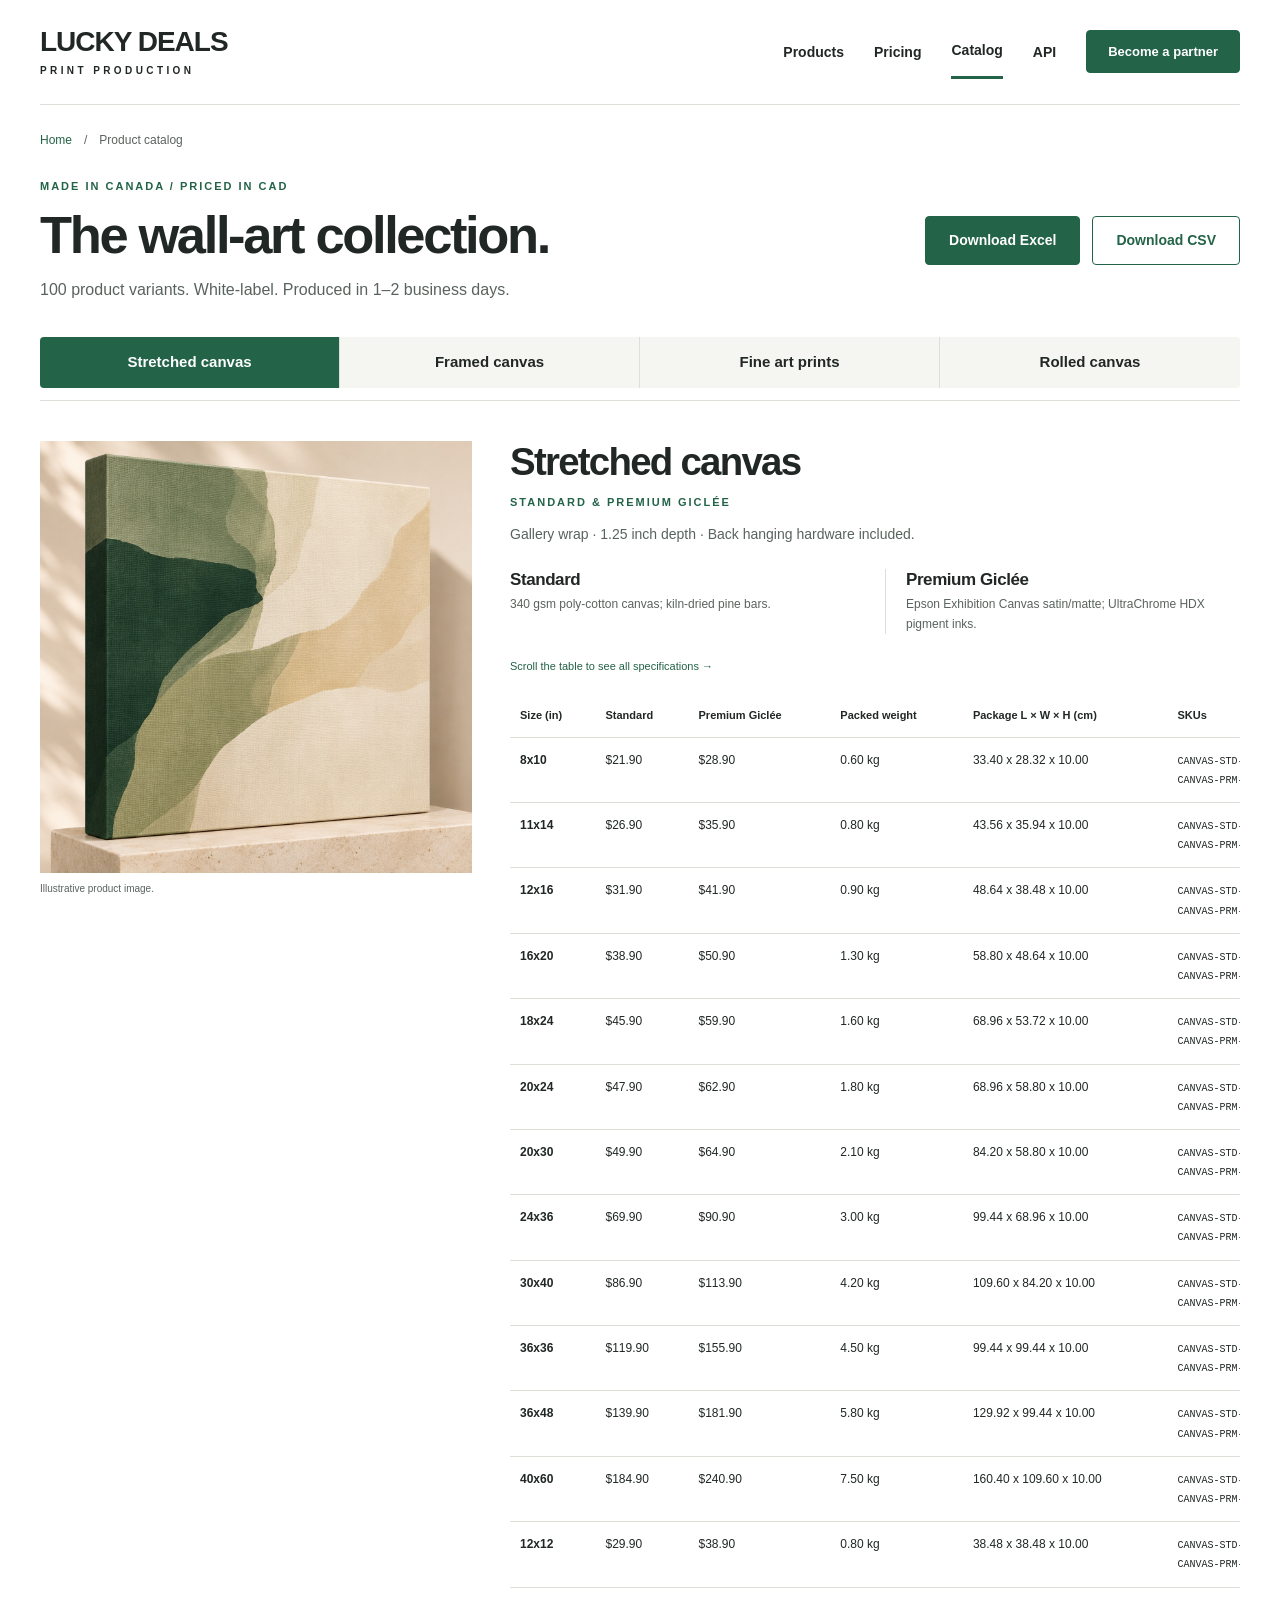
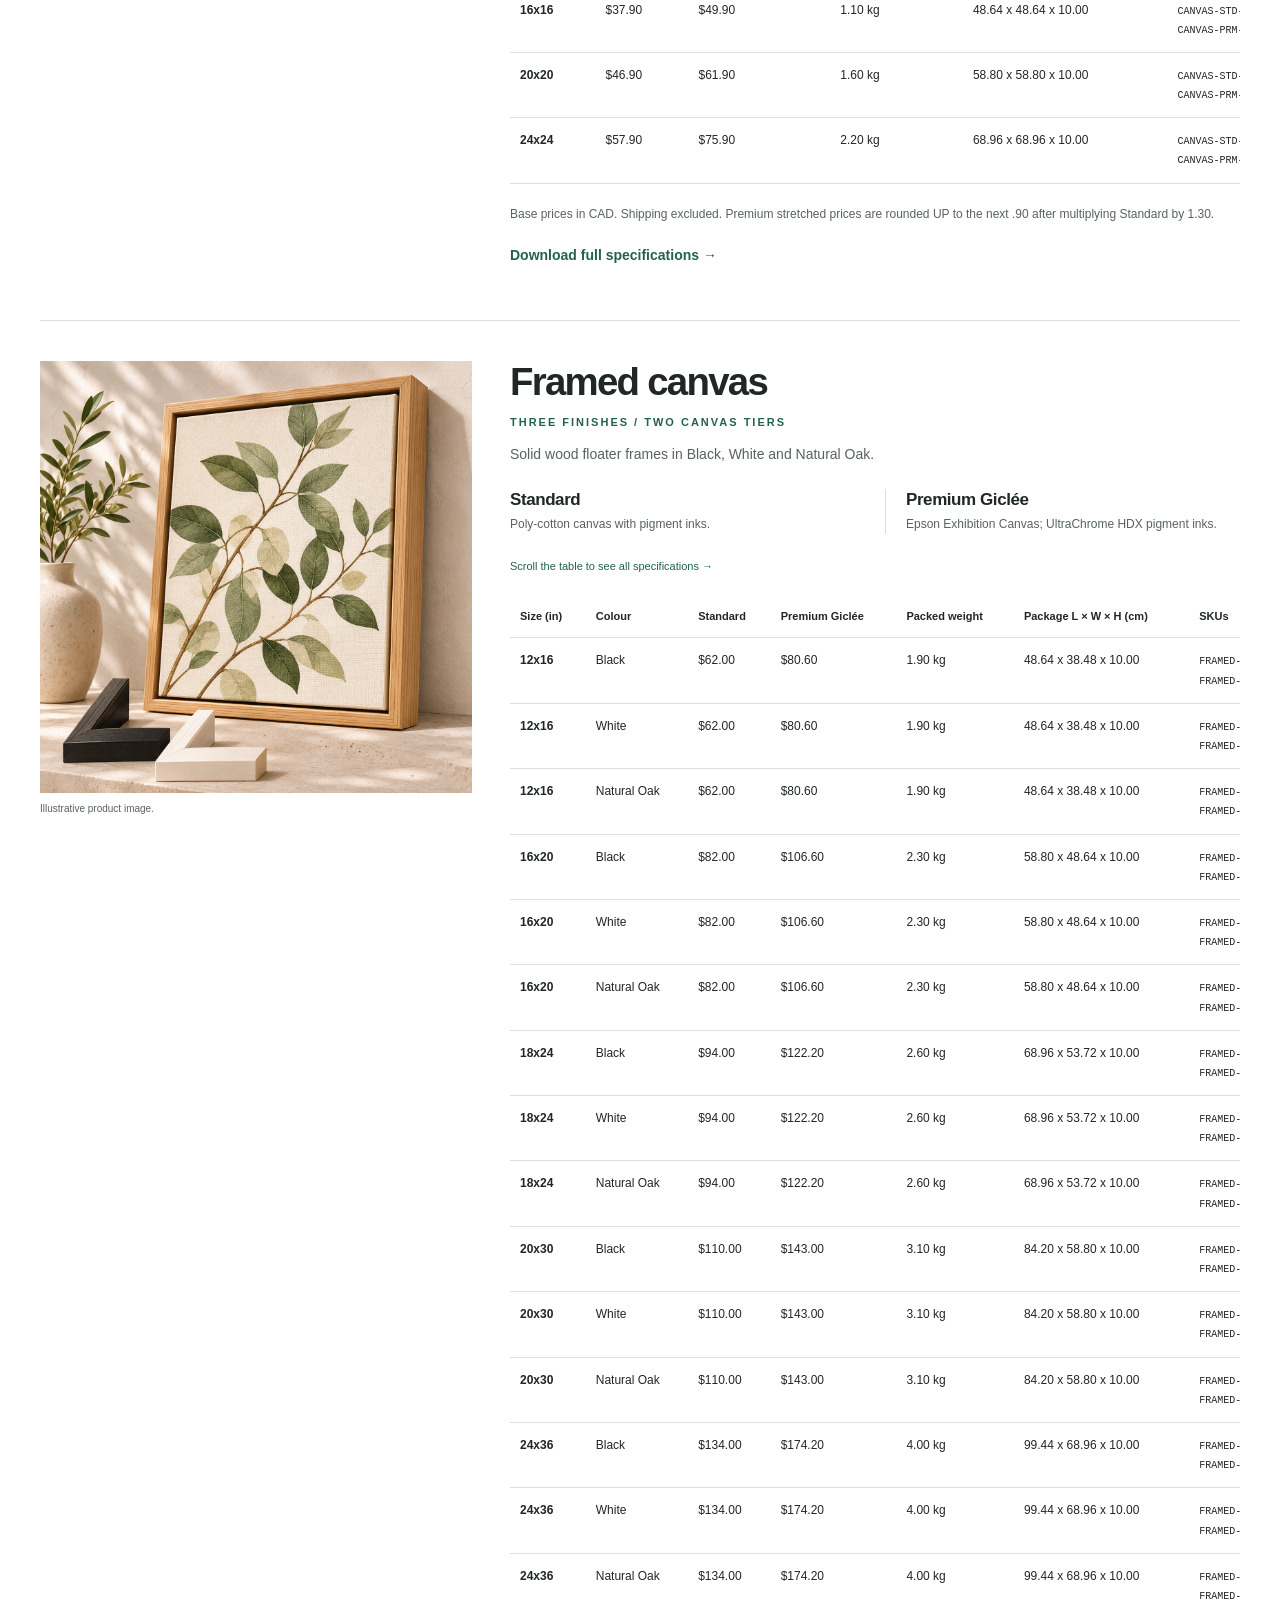
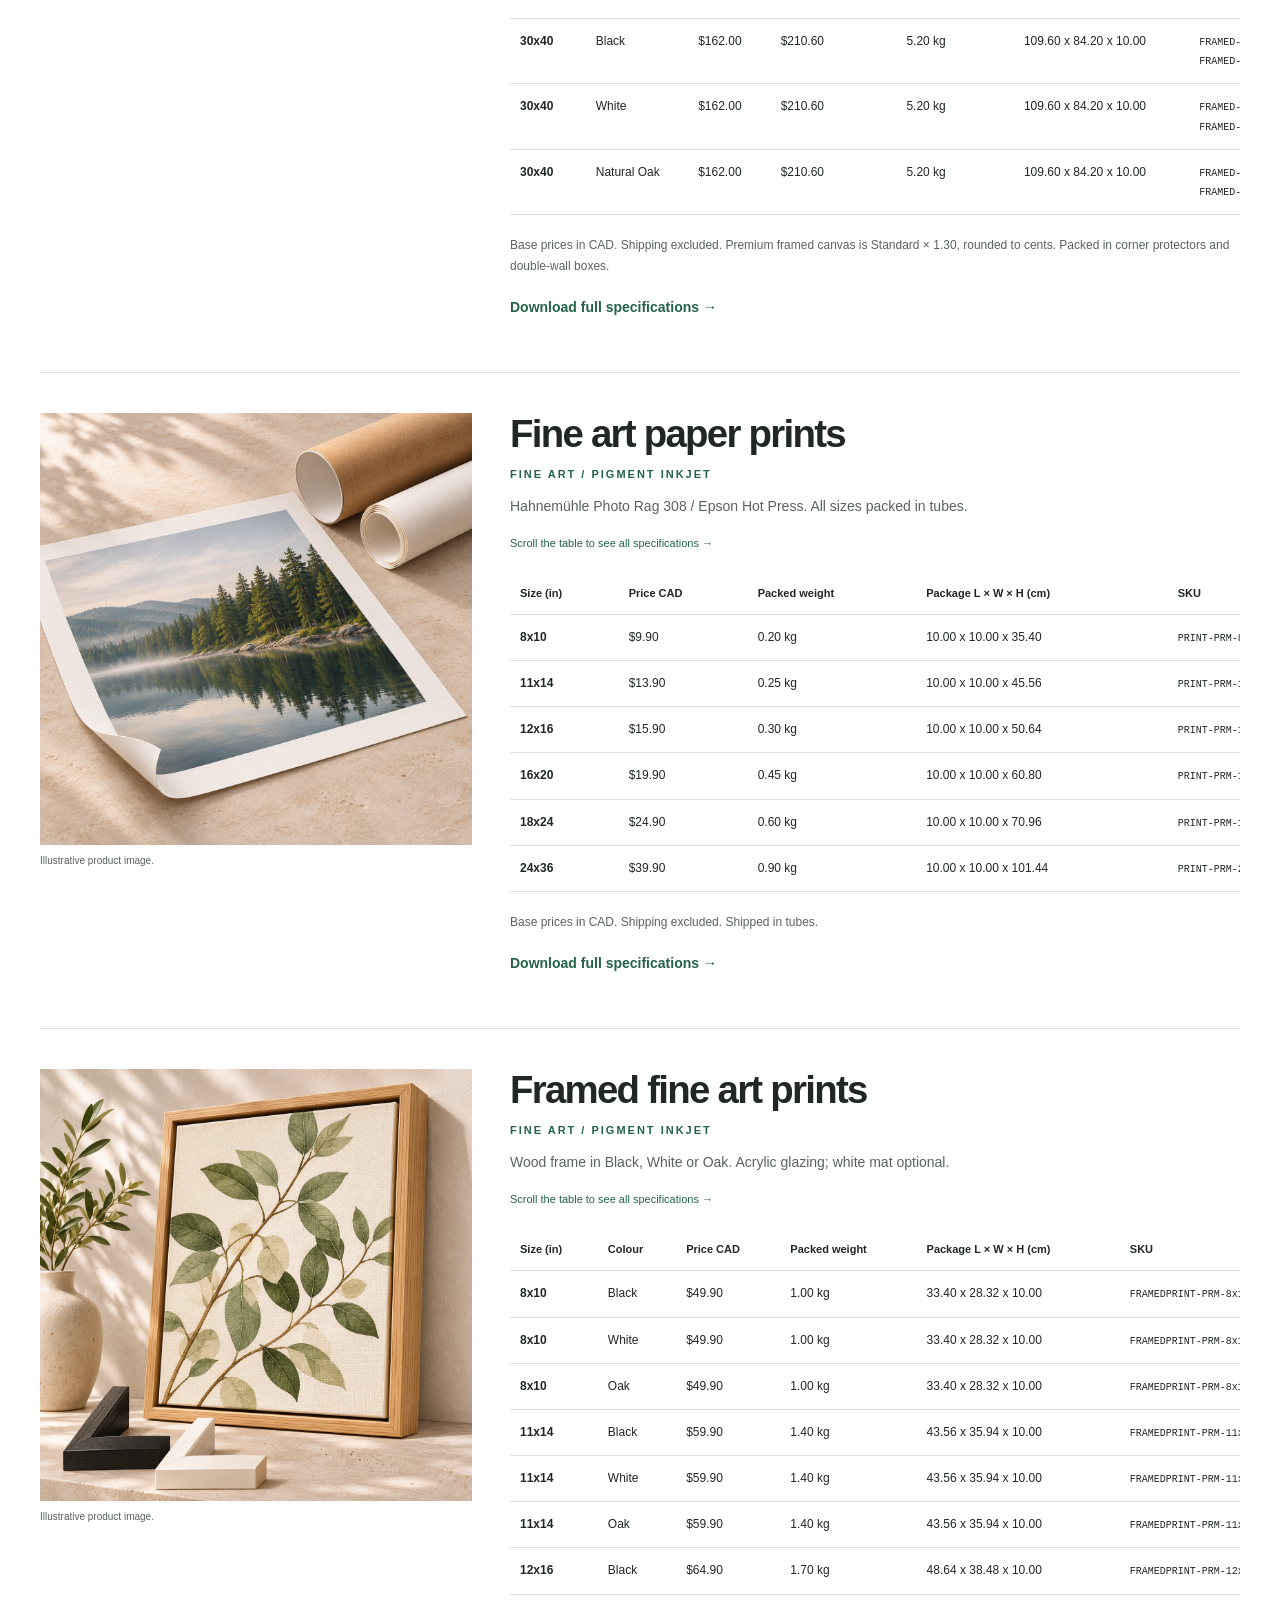
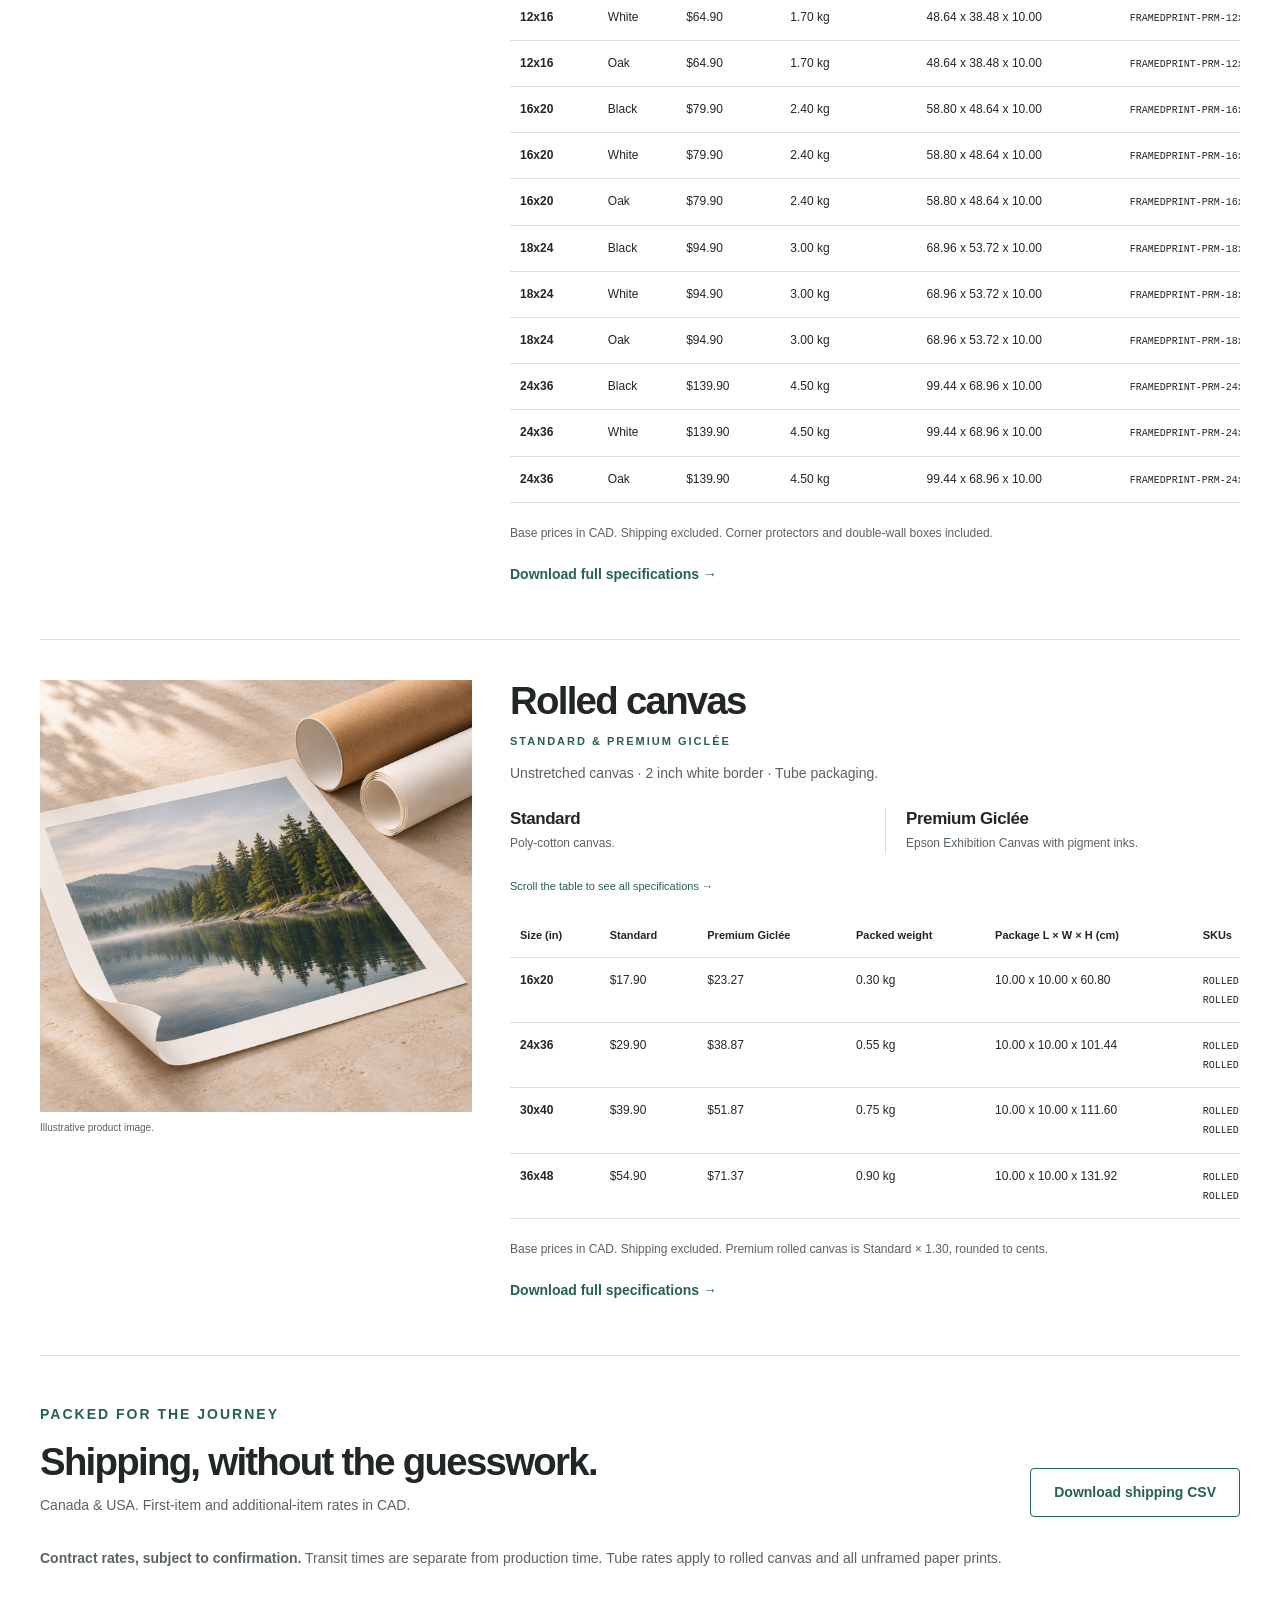
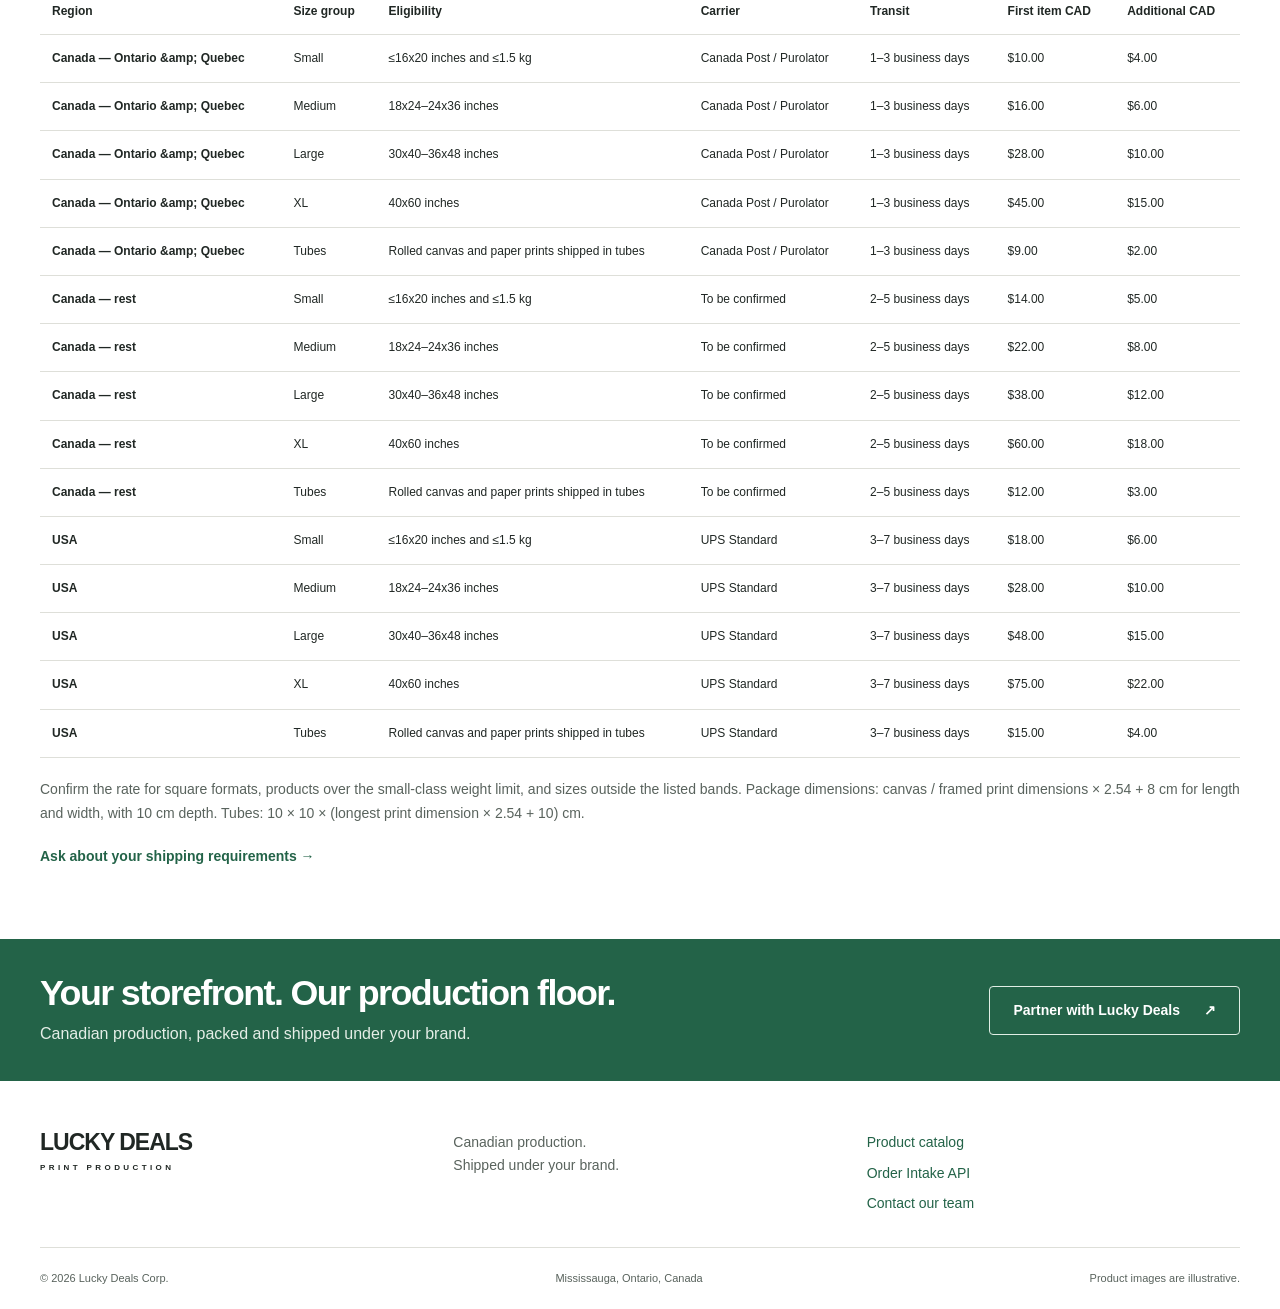
==== commit 09f9e1ac: "Implement approved visual design across home, catalog and API" ====
--- a/catalog/index.html
+++ b/catalog/index.html
@@ -1,2 +1,8 @@
 <!doctype html>
-<html lang="en"><head><meta charset="utf-8"><meta name="viewport" content="width=device-width, initial-scale=1"><title>Product catalog | Lucky Deals Corp.</title><meta name="description" content="Canadian wall-art production catalog: canvas, framed canvas, fine art prints, rolled canvas and partner shipping rates in CAD."><link rel="stylesheet" href="/style.css"></head><body><a class="skip" href="#main">Skip to content</a><header class="shell header"><a class="brand" href="/">LUCKY DEALS<span>CORP. / PRINT PRODUCTION</span></a><nav aria-label="Main navigation"><a href="/">Home</a><a href="/catalog/" aria-current="page">Product catalog</a><a href="/api.html">API</a><a href="mailto:info@luckydeals-corp.com">Contact</a></nav></header><main id="main" class="shell catalog-page"><section class="section"><p class="eyebrow">LUCKY DEALS CORP. / PRODUCT CATALOG</p><h1>Wall art, made in Canada.</h1><p class="lead">Full product specifications and base prices for print-on-demand partners. Currency: CAD. Production: 1–2 business days. Generic / white-label.</p><p>Prices exclude shipping. Sizes are in inches. Packed weights are in kilograms.</p><div class="catalog-downloads"><a class="button" href="Printify-Product-List-LuckyDeals.xlsx" download>Download Excel catalog</a><a class="button" href="catalog.csv" download>Download product CSV</a><a class="button" href="shipping.csv" download>Download shipping CSV</a></div><p>Package dimensions are L × W × H in cm: canvas and framed items add 8 cm to each print dimension, with 10 cm depth; tubes are 10 × 10 × (longest print side + 10 cm).</p><p>Premium stretched canvas prices use Standard × 1.30, rounded UP to the nearest price ending .90. Premium framed and rolled canvas prices use Standard × 1.30, rounded to cents.</p><nav class="catalog-jump" aria-label="Catalog sections"><a href="#product-A">A — Stretched canvas — Standard</a><a href="#product-B">B — Stretched canvas — Premium Giclée</a><a href="#product-C">C — Framed canvas</a><a href="#product-D">D — Fine art paper print — unframed</a><a href="#product-E">E — Framed fine art print</a><a href="#product-F">F — Rolled canvas — unstretched</a><a href="#shipping">Shipping rates</a></nav></section><section class="catalog-section" id="product-A"><p class="eyebrow">PRODUCT A</p><h2>Stretched canvas — Standard</h2><p>Poly-cotton canvas, 340 gsm; pigment inks; kiln-dried pine bars; 1.25 inch gallery wrap; back hanging included.</p><div class="catalog-table" role="region" aria-label="Stretched canvas — Standard variants" tabindex="0"><table><caption>Base price, CAD · production in Canada · 1–2 business days</caption><thead><tr><th scope="col">Size (in)</th><th scope="col">Tier</th><th scope="col">Colour</th><th scope="col">Price (CAD)</th><th scope="col">Packed weight (kg)</th><th scope="col">Package L × W × H (cm)</th><th scope="col">SKU</th></tr></thead><tbody><tr><th scope="row">8x10</th><td>Standard</td><td>Not applicable</td><td>21.90</td><td>0.6</td><td>33.40 x 28.32 x 10.00</td><td>CANVAS-STD-8x10-125</td></tr><tr><th scope="row">11x14</th><td>Standard</td><td>Not applicable</td><td>26.90</td><td>0.8</td><td>43.56 x 35.94 x 10.00</td><td>CANVAS-STD-11x14-125</td></tr><tr><th scope="row">12x16</th><td>Standard</td><td>Not applicable</td><td>31.90</td><td>0.9</td><td>48.64 x 38.48 x 10.00</td><td>CANVAS-STD-12x16-125</td></tr><tr><th scope="row">16x20</th><td>Standard</td><td>Not applicable</td><td>38.90</td><td>1.3</td><td>58.80 x 48.64 x 10.00</td><td>CANVAS-STD-16x20-125</td></tr><tr><th scope="row">18x24</th><td>Standard</td><td>Not applicable</td><td>45.90</td><td>1.6</td><td>68.96 x 53.72 x 10.00</td><td>CANVAS-STD-18x24-125</td></tr><tr><th scope="row">20x24</th><td>Standard</td><td>Not applicable</td><td>47.90</td><td>1.8</td><td>68.96 x 58.80 x 10.00</td><td>CANVAS-STD-20x24-125</td></tr><tr><th scope="row">20x30</th><td>Standard</td><td>Not applicable</td><td>49.90</td><td>2.1</td><td>84.20 x 58.80 x 10.00</td><td>CANVAS-STD-20x30-125</td></tr><tr><th scope="row">24x36</th><td>Standard</td><td>Not applicable</td><td>69.90</td><td>3.0</td><td>99.44 x 68.96 x 10.00</td><td>CANVAS-STD-24x36-125</td></tr><tr><th scope="row">30x40</th><td>Standard</td><td>Not applicable</td><td>86.90</td><td>4.2</td><td>109.60 x 84.20 x 10.00</td><td>CANVAS-STD-30x40-125</td></tr><tr><th scope="row">36x36</th><td>Standard</td><td>Not applicable</td><td>119.90</td><td>4.5</td><td>99.44 x 99.44 x 10.00</td><td>CANVAS-STD-36x36-125</td></tr><tr><th scope="row">36x48</th><td>Standard</td><td>Not applicable</td><td>139.90</td><td>5.8</td><td>129.92 x 99.44 x 10.00</td><td>CANVAS-STD-36x48-125</td></tr><tr><th scope="row">40x60</th><td>Standard</td><td>Not applicable</td><td>184.90</td><td>7.5</td><td>160.40 x 109.60 x 10.00</td><td>CANVAS-STD-40x60-125</td></tr><tr><th scope="row">12x12</th><td>Standard</td><td>Not applicable</td><td>29.90</td><td>0.8</td><td>38.48 x 38.48 x 10.00</td><td>CANVAS-STD-12x12-125</td></tr><tr><th scope="row">16x16</th><td>Standard</td><td>Not applicable</td><td>37.90</td><td>1.1</td><td>48.64 x 48.64 x 10.00</td><td>CANVAS-STD-16x16-125</td></tr><tr><th scope="row">20x20</th><td>Standard</td><td>Not applicable</td><td>46.90</td><td>1.6</td><td>58.80 x 58.80 x 10.00</td><td>CANVAS-STD-20x20-125</td></tr><tr><th scope="row">24x24</th><td>Standard</td><td>Not applicable</td><td>57.90</td><td>2.2</td><td>68.96 x 68.96 x 10.00</td><td>CANVAS-STD-24x24-125</td></tr></tbody></table></div></section><section class="catalog-section" id="product-B"><p class="eyebrow">PRODUCT B</p><h2>Stretched canvas — Premium Giclée</h2><p>Epson Exhibition Canvas satin/matte; UltraChrome HDX pigment inks; 1.25 inch gallery wrap; back hanging included.</p><div class="catalog-table" role="region" aria-label="Stretched canvas — Premium Giclée variants" tabindex="0"><table><caption>Base price, CAD · production in Canada · 1–2 business days</caption><thead><tr><th scope="col">Size (in)</th><th scope="col">Tier</th><th scope="col">Colour</th><th scope="col">Price (CAD)</th><th scope="col">Packed weight (kg)</th><th scope="col">Package L × W × H (cm)</th><th scope="col">SKU</th></tr></thead><tbody><tr><th scope="row">8x10</th><td>Premium Giclée</td><td>Not applicable</td><td>28.90</td><td>0.6</td><td>33.40 x 28.32 x 10.00</td><td>CANVAS-PRM-8x10-125</td></tr><tr><th scope="row">11x14</th><td>Premium Giclée</td><td>Not applicable</td><td>35.90</td><td>0.8</td><td>43.56 x 35.94 x 10.00</td><td>CANVAS-PRM-11x14-125</td></tr><tr><th scope="row">12x16</th><td>Premium Giclée</td><td>Not applicable</td><td>41.90</td><td>0.9</td><td>48.64 x 38.48 x 10.00</td><td>CANVAS-PRM-12x16-125</td></tr><tr><th scope="row">16x20</th><td>Premium Giclée</td><td>Not applicable</td><td>50.90</td><td>1.3</td><td>58.80 x 48.64 x 10.00</td><td>CANVAS-PRM-16x20-125</td></tr><tr><th scope="row">18x24</th><td>Premium Giclée</td><td>Not applicable</td><td>59.90</td><td>1.6</td><td>68.96 x 53.72 x 10.00</td><td>CANVAS-PRM-18x24-125</td></tr><tr><th scope="row">20x24</th><td>Premium Giclée</td><td>Not applicable</td><td>62.90</td><td>1.8</td><td>68.96 x 58.80 x 10.00</td><td>CANVAS-PRM-20x24-125</td></tr><tr><th scope="row">20x30</th><td>Premium Giclée</td><td>Not applicable</td><td>64.90</td><td>2.1</td><td>84.20 x 58.80 x 10.00</td><td>CANVAS-PRM-20x30-125</td></tr><tr><th scope="row">24x36</th><td>Premium Giclée</td><td>Not applicable</td><td>90.90</td><td>3.0</td><td>99.44 x 68.96 x 10.00</td><td>CANVAS-PRM-24x36-125</td></tr><tr><th scope="row">30x40</th><td>Premium Giclée</td><td>Not applicable</td><td>113.90</td><td>4.2</td><td>109.60 x 84.20 x 10.00</td><td>CANVAS-PRM-30x40-125</td></tr><tr><th scope="row">36x36</th><td>Premium Giclée</td><td>Not applicable</td><td>155.90</td><td>4.5</td><td>99.44 x 99.44 x 10.00</td><td>CANVAS-PRM-36x36-125</td></tr><tr><th scope="row">36x48</th><td>Premium Giclée</td><td>Not applicable</td><td>181.90</td><td>5.8</td><td>129.92 x 99.44 x 10.00</td><td>CANVAS-PRM-36x48-125</td></tr><tr><th scope="row">40x60</th><td>Premium Giclée</td><td>Not applicable</td><td>240.90</td><td>7.5</td><td>160.40 x 109.60 x 10.00</td><td>CANVAS-PRM-40x60-125</td></tr><tr><th scope="row">12x12</th><td>Premium Giclée</td><td>Not applicable</td><td>38.90</td><td>0.8</td><td>38.48 x 38.48 x 10.00</td><td>CANVAS-PRM-12x12-125</td></tr><tr><th scope="row">16x16</th><td>Premium Giclée</td><td>Not applicable</td><td>49.90</td><td>1.1</td><td>48.64 x 48.64 x 10.00</td><td>CANVAS-PRM-16x16-125</td></tr><tr><th scope="row">20x20</th><td>Premium Giclée</td><td>Not applicable</td><td>61.90</td><td>1.6</td><td>58.80 x 58.80 x 10.00</td><td>CANVAS-PRM-20x20-125</td></tr><tr><th scope="row">24x24</th><td>Premium Giclée</td><td>Not applicable</td><td>75.90</td><td>2.2</td><td>68.96 x 68.96 x 10.00</td><td>CANVAS-PRM-24x24-125</td></tr></tbody></table></div></section><section class="catalog-section" id="product-C"><p class="eyebrow">PRODUCT C</p><h2>Framed canvas</h2><p>Solid wood floater frame in Black, White or Natural Oak. Standard poly-cotton canvas or Premium Giclée.</p><div class="catalog-table" role="region" aria-label="Framed canvas variants" tabindex="0"><table><caption>Base price, CAD · production in Canada · 1–2 business days</caption><thead><tr><th scope="col">Size (in)</th><th scope="col">Tier</th><th scope="col">Colour</th><th scope="col">Price (CAD)</th><th scope="col">Packed weight (kg)</th><th scope="col">Package L × W × H (cm)</th><th scope="col">SKU</th></tr></thead><tbody><tr><th scope="row">12x16</th><td>Standard</td><td>Black</td><td>62.00</td><td>1.9</td><td>48.64 x 38.48 x 10.00</td><td>FRAMED-STD-12x16-BLK</td></tr><tr><th scope="row">12x16</th><td>Standard</td><td>White</td><td>62.00</td><td>1.9</td><td>48.64 x 38.48 x 10.00</td><td>FRAMED-STD-12x16-WHT</td></tr><tr><th scope="row">12x16</th><td>Standard</td><td>Natural Oak</td><td>62.00</td><td>1.9</td><td>48.64 x 38.48 x 10.00</td><td>FRAMED-STD-12x16-OAK</td></tr><tr><th scope="row">12x16</th><td>Premium Giclée</td><td>Black</td><td>80.60</td><td>1.9</td><td>48.64 x 38.48 x 10.00</td><td>FRAMED-PRM-12x16-BLK</td></tr><tr><th scope="row">12x16</th><td>Premium Giclée</td><td>White</td><td>80.60</td><td>1.9</td><td>48.64 x 38.48 x 10.00</td><td>FRAMED-PRM-12x16-WHT</td></tr><tr><th scope="row">12x16</th><td>Premium Giclée</td><td>Natural Oak</td><td>80.60</td><td>1.9</td><td>48.64 x 38.48 x 10.00</td><td>FRAMED-PRM-12x16-OAK</td></tr><tr><th scope="row">16x20</th><td>Standard</td><td>Black</td><td>82.00</td><td>2.3</td><td>58.80 x 48.64 x 10.00</td><td>FRAMED-STD-16x20-BLK</td></tr><tr><th scope="row">16x20</th><td>Standard</td><td>White</td><td>82.00</td><td>2.3</td><td>58.80 x 48.64 x 10.00</td><td>FRAMED-STD-16x20-WHT</td></tr><tr><th scope="row">16x20</th><td>Standard</td><td>Natural Oak</td><td>82.00</td><td>2.3</td><td>58.80 x 48.64 x 10.00</td><td>FRAMED-STD-16x20-OAK</td></tr><tr><th scope="row">16x20</th><td>Premium Giclée</td><td>Black</td><td>106.60</td><td>2.3</td><td>58.80 x 48.64 x 10.00</td><td>FRAMED-PRM-16x20-BLK</td></tr><tr><th scope="row">16x20</th><td>Premium Giclée</td><td>White</td><td>106.60</td><td>2.3</td><td>58.80 x 48.64 x 10.00</td><td>FRAMED-PRM-16x20-WHT</td></tr><tr><th scope="row">16x20</th><td>Premium Giclée</td><td>Natural Oak</td><td>106.60</td><td>2.3</td><td>58.80 x 48.64 x 10.00</td><td>FRAMED-PRM-16x20-OAK</td></tr><tr><th scope="row">18x24</th><td>Standard</td><td>Black</td><td>94.00</td><td>2.6</td><td>68.96 x 53.72 x 10.00</td><td>FRAMED-STD-18x24-BLK</td></tr><tr><th scope="row">18x24</th><td>Standard</td><td>White</td><td>94.00</td><td>2.6</td><td>68.96 x 53.72 x 10.00</td><td>FRAMED-STD-18x24-WHT</td></tr><tr><th scope="row">18x24</th><td>Standard</td><td>Natural Oak</td><td>94.00</td><td>2.6</td><td>68.96 x 53.72 x 10.00</td><td>FRAMED-STD-18x24-OAK</td></tr><tr><th scope="row">18x24</th><td>Premium Giclée</td><td>Black</td><td>122.20</td><td>2.6</td><td>68.96 x 53.72 x 10.00</td><td>FRAMED-PRM-18x24-BLK</td></tr><tr><th scope="row">18x24</th><td>Premium Giclée</td><td>White</td><td>122.20</td><td>2.6</td><td>68.96 x 53.72 x 10.00</td><td>FRAMED-PRM-18x24-WHT</td></tr><tr><th scope="row">18x24</th><td>Premium Giclée</td><td>Natural Oak</td><td>122.20</td><td>2.6</td><td>68.96 x 53.72 x 10.00</td><td>FRAMED-PRM-18x24-OAK</td></tr><tr><th scope="row">20x30</th><td>Standard</td><td>Black</td><td>110.00</td><td>3.1</td><td>84.20 x 58.80 x 10.00</td><td>FRAMED-STD-20x30-BLK</td></tr><tr><th scope="row">20x30</th><td>Standard</td><td>White</td><td>110.00</td><td>3.1</td><td>84.20 x 58.80 x 10.00</td><td>FRAMED-STD-20x30-WHT</td></tr><tr><th scope="row">20x30</th><td>Standard</td><td>Natural Oak</td><td>110.00</td><td>3.1</td><td>84.20 x 58.80 x 10.00</td><td>FRAMED-STD-20x30-OAK</td></tr><tr><th scope="row">20x30</th><td>Premium Giclée</td><td>Black</td><td>143.00</td><td>3.1</td><td>84.20 x 58.80 x 10.00</td><td>FRAMED-PRM-20x30-BLK</td></tr><tr><th scope="row">20x30</th><td>Premium Giclée</td><td>White</td><td>143.00</td><td>3.1</td><td>84.20 x 58.80 x 10.00</td><td>FRAMED-PRM-20x30-WHT</td></tr><tr><th scope="row">20x30</th><td>Premium Giclée</td><td>Natural Oak</td><td>143.00</td><td>3.1</td><td>84.20 x 58.80 x 10.00</td><td>FRAMED-PRM-20x30-OAK</td></tr><tr><th scope="row">24x36</th><td>Standard</td><td>Black</td><td>134.00</td><td>4.0</td><td>99.44 x 68.96 x 10.00</td><td>FRAMED-STD-24x36-BLK</td></tr><tr><th scope="row">24x36</th><td>Standard</td><td>White</td><td>134.00</td><td>4.0</td><td>99.44 x 68.96 x 10.00</td><td>FRAMED-STD-24x36-WHT</td></tr><tr><th scope="row">24x36</th><td>Standard</td><td>Natural Oak</td><td>134.00</td><td>4.0</td><td>99.44 x 68.96 x 10.00</td><td>FRAMED-STD-24x36-OAK</td></tr><tr><th scope="row">24x36</th><td>Premium Giclée</td><td>Black</td><td>174.20</td><td>4.0</td><td>99.44 x 68.96 x 10.00</td><td>FRAMED-PRM-24x36-BLK</td></tr><tr><th scope="row">24x36</th><td>Premium Giclée</td><td>White</td><td>174.20</td><td>4.0</td><td>99.44 x 68.96 x 10.00</td><td>FRAMED-PRM-24x36-WHT</td></tr><tr><th scope="row">24x36</th><td>Premium Giclée</td><td>Natural Oak</td><td>174.20</td><td>4.0</td><td>99.44 x 68.96 x 10.00</td><td>FRAMED-PRM-24x36-OAK</td></tr><tr><th scope="row">30x40</th><td>Standard</td><td>Black</td><td>162.00</td><td>5.2</td><td>109.60 x 84.20 x 10.00</td><td>FRAMED-STD-30x40-BLK</td></tr><tr><th scope="row">30x40</th><td>Standard</td><td>White</td><td>162.00</td><td>5.2</td><td>109.60 x 84.20 x 10.00</td><td>FRAMED-STD-30x40-WHT</td></tr><tr><th scope="row">30x40</th><td>Standard</td><td>Natural Oak</td><td>162.00</td><td>5.2</td><td>109.60 x 84.20 x 10.00</td><td>FRAMED-STD-30x40-OAK</td></tr><tr><th scope="row">30x40</th><td>Premium Giclée</td><td>Black</td><td>210.60</td><td>5.2</td><td>109.60 x 84.20 x 10.00</td><td>FRAMED-PRM-30x40-BLK</td></tr><tr><th scope="row">30x40</th><td>Premium Giclée</td><td>White</td><td>210.60</td><td>5.2</td><td>109.60 x 84.20 x 10.00</td><td>FRAMED-PRM-30x40-WHT</td></tr><tr><th scope="row">30x40</th><td>Premium Giclée</td><td>Natural Oak</td><td>210.60</td><td>5.2</td><td>109.60 x 84.20 x 10.00</td><td>FRAMED-PRM-30x40-OAK</td></tr></tbody></table></div></section><section class="catalog-section" id="product-D"><p class="eyebrow">PRODUCT D</p><h2>Fine art paper print — unframed</h2><p>Hahnemühle Photo Rag 308 / Epson Hot Press. All sizes packed in tubes.</p><div class="catalog-table" role="region" aria-label="Fine art paper print — unframed variants" tabindex="0"><table><caption>Base price, CAD · production in Canada · 1–2 business days</caption><thead><tr><th scope="col">Size (in)</th><th scope="col">Tier</th><th scope="col">Colour</th><th scope="col">Price (CAD)</th><th scope="col">Packed weight (kg)</th><th scope="col">Package L × W × H (cm)</th><th scope="col">SKU</th></tr></thead><tbody><tr><th scope="row">8x10</th><td>Fine art</td><td>Not applicable</td><td>9.90</td><td>0.2</td><td>10.00 x 10.00 x 35.40</td><td>PRINT-PRM-8x10</td></tr><tr><th scope="row">11x14</th><td>Fine art</td><td>Not applicable</td><td>13.90</td><td>0.2</td><td>10.00 x 10.00 x 45.56</td><td>PRINT-PRM-11x14</td></tr><tr><th scope="row">12x16</th><td>Fine art</td><td>Not applicable</td><td>15.90</td><td>0.3</td><td>10.00 x 10.00 x 50.64</td><td>PRINT-PRM-12x16</td></tr><tr><th scope="row">16x20</th><td>Fine art</td><td>Not applicable</td><td>19.90</td><td>0.5</td><td>10.00 x 10.00 x 60.80</td><td>PRINT-PRM-16x20</td></tr><tr><th scope="row">18x24</th><td>Fine art</td><td>Not applicable</td><td>24.90</td><td>0.6</td><td>10.00 x 10.00 x 70.96</td><td>PRINT-PRM-18x24</td></tr><tr><th scope="row">24x36</th><td>Fine art</td><td>Not applicable</td><td>39.90</td><td>0.9</td><td>10.00 x 10.00 x 101.44</td><td>PRINT-PRM-24x36</td></tr></tbody></table></div></section><section class="catalog-section" id="product-E"><p class="eyebrow">PRODUCT E</p><h2>Framed fine art print</h2><p>Wood frame in Black, White or Oak; acrylic glazing; white mat optional.</p><div class="catalog-table" role="region" aria-label="Framed fine art print variants" tabindex="0"><table><caption>Base price, CAD · production in Canada · 1–2 business days</caption><thead><tr><th scope="col">Size (in)</th><th scope="col">Tier</th><th scope="col">Colour</th><th scope="col">Price (CAD)</th><th scope="col">Packed weight (kg)</th><th scope="col">Package L × W × H (cm)</th><th scope="col">SKU</th></tr></thead><tbody><tr><th scope="row">8x10</th><td>Fine art</td><td>Black</td><td>49.90</td><td>1.0</td><td>33.40 x 28.32 x 10.00</td><td>FRAMEDPRINT-PRM-8x10-BLK</td></tr><tr><th scope="row">8x10</th><td>Fine art</td><td>White</td><td>49.90</td><td>1.0</td><td>33.40 x 28.32 x 10.00</td><td>FRAMEDPRINT-PRM-8x10-WHT</td></tr><tr><th scope="row">8x10</th><td>Fine art</td><td>Oak</td><td>49.90</td><td>1.0</td><td>33.40 x 28.32 x 10.00</td><td>FRAMEDPRINT-PRM-8x10-OAK</td></tr><tr><th scope="row">11x14</th><td>Fine art</td><td>Black</td><td>59.90</td><td>1.4</td><td>43.56 x 35.94 x 10.00</td><td>FRAMEDPRINT-PRM-11x14-BLK</td></tr><tr><th scope="row">11x14</th><td>Fine art</td><td>White</td><td>59.90</td><td>1.4</td><td>43.56 x 35.94 x 10.00</td><td>FRAMEDPRINT-PRM-11x14-WHT</td></tr><tr><th scope="row">11x14</th><td>Fine art</td><td>Oak</td><td>59.90</td><td>1.4</td><td>43.56 x 35.94 x 10.00</td><td>FRAMEDPRINT-PRM-11x14-OAK</td></tr><tr><th scope="row">12x16</th><td>Fine art</td><td>Black</td><td>64.90</td><td>1.7</td><td>48.64 x 38.48 x 10.00</td><td>FRAMEDPRINT-PRM-12x16-BLK</td></tr><tr><th scope="row">12x16</th><td>Fine art</td><td>White</td><td>64.90</td><td>1.7</td><td>48.64 x 38.48 x 10.00</td><td>FRAMEDPRINT-PRM-12x16-WHT</td></tr><tr><th scope="row">12x16</th><td>Fine art</td><td>Oak</td><td>64.90</td><td>1.7</td><td>48.64 x 38.48 x 10.00</td><td>FRAMEDPRINT-PRM-12x16-OAK</td></tr><tr><th scope="row">16x20</th><td>Fine art</td><td>Black</td><td>79.90</td><td>2.4</td><td>58.80 x 48.64 x 10.00</td><td>FRAMEDPRINT-PRM-16x20-BLK</td></tr><tr><th scope="row">16x20</th><td>Fine art</td><td>White</td><td>79.90</td><td>2.4</td><td>58.80 x 48.64 x 10.00</td><td>FRAMEDPRINT-PRM-16x20-WHT</td></tr><tr><th scope="row">16x20</th><td>Fine art</td><td>Oak</td><td>79.90</td><td>2.4</td><td>58.80 x 48.64 x 10.00</td><td>FRAMEDPRINT-PRM-16x20-OAK</td></tr><tr><th scope="row">18x24</th><td>Fine art</td><td>Black</td><td>94.90</td><td>3.0</td><td>68.96 x 53.72 x 10.00</td><td>FRAMEDPRINT-PRM-18x24-BLK</td></tr><tr><th scope="row">18x24</th><td>Fine art</td><td>White</td><td>94.90</td><td>3.0</td><td>68.96 x 53.72 x 10.00</td><td>FRAMEDPRINT-PRM-18x24-WHT</td></tr><tr><th scope="row">18x24</th><td>Fine art</td><td>Oak</td><td>94.90</td><td>3.0</td><td>68.96 x 53.72 x 10.00</td><td>FRAMEDPRINT-PRM-18x24-OAK</td></tr><tr><th scope="row">24x36</th><td>Fine art</td><td>Black</td><td>139.90</td><td>4.5</td><td>99.44 x 68.96 x 10.00</td><td>FRAMEDPRINT-PRM-24x36-BLK</td></tr><tr><th scope="row">24x36</th><td>Fine art</td><td>White</td><td>139.90</td><td>4.5</td><td>99.44 x 68.96 x 10.00</td><td>FRAMEDPRINT-PRM-24x36-WHT</td></tr><tr><th scope="row">24x36</th><td>Fine art</td><td>Oak</td><td>139.90</td><td>4.5</td><td>99.44 x 68.96 x 10.00</td><td>FRAMEDPRINT-PRM-24x36-OAK</td></tr></tbody></table></div></section><section class="catalog-section" id="product-F"><p class="eyebrow">PRODUCT F</p><h2>Rolled canvas — unstretched</h2><p>Unstretched canvas with a 2 inch white border, packed in a tube. Standard or Premium Giclée.</p><div class="catalog-table" role="region" aria-label="Rolled canvas — unstretched variants" tabindex="0"><table><caption>Base price, CAD · production in Canada · 1–2 business days</caption><thead><tr><th scope="col">Size (in)</th><th scope="col">Tier</th><th scope="col">Colour</th><th scope="col">Price (CAD)</th><th scope="col">Packed weight (kg)</th><th scope="col">Package L × W × H (cm)</th><th scope="col">SKU</th></tr></thead><tbody><tr><th scope="row">16x20</th><td>Standard</td><td>Not applicable</td><td>17.90</td><td>0.3</td><td>10.00 x 10.00 x 60.80</td><td>ROLLED-STD-16x20</td></tr><tr><th scope="row">16x20</th><td>Premium Giclée</td><td>Not applicable</td><td>23.27</td><td>0.3</td><td>10.00 x 10.00 x 60.80</td><td>ROLLED-PRM-16x20</td></tr><tr><th scope="row">24x36</th><td>Standard</td><td>Not applicable</td><td>29.90</td><td>0.6</td><td>10.00 x 10.00 x 101.44</td><td>ROLLED-STD-24x36</td></tr><tr><th scope="row">24x36</th><td>Premium Giclée</td><td>Not applicable</td><td>38.87</td><td>0.6</td><td>10.00 x 10.00 x 101.44</td><td>ROLLED-PRM-24x36</td></tr><tr><th scope="row">30x40</th><td>Standard</td><td>Not applicable</td><td>39.90</td><td>0.8</td><td>10.00 x 10.00 x 111.60</td><td>ROLLED-STD-30x40</td></tr><tr><th scope="row">30x40</th><td>Premium Giclée</td><td>Not applicable</td><td>51.87</td><td>0.8</td><td>10.00 x 10.00 x 111.60</td><td>ROLLED-PRM-30x40</td></tr><tr><th scope="row">36x48</th><td>Standard</td><td>Not applicable</td><td>54.90</td><td>0.9</td><td>10.00 x 10.00 x 131.92</td><td>ROLLED-STD-36x48</td></tr><tr><th scope="row">36x48</th><td>Premium Giclée</td><td>Not applicable</td><td>71.37</td><td>0.9</td><td>10.00 x 10.00 x 131.92</td><td>ROLLED-PRM-36x48</td></tr></tbody></table></div></section><section id="shipping" class="catalog-section"><p class="eyebrow">SHIPPING</p><h2>Shipping rates — CAD</h2><p><strong>Contract rates, subject to confirmation.</strong> Transit times are in business days, separate from production time. Tube rates apply only to products packed in tubes.</p><p>Confirm the applicable rate for square formats, items over the small-class weight limit, and any size not explicitly covered by the listed bands. No rate is assigned automatically.</p><div class="catalog-table" role="region" aria-label="Shipping rates" tabindex="0"><table><caption>First item / each additional item, CAD</caption><thead><tr><th scope="col">Destination</th><th scope="col">Class</th><th scope="col">Eligibility</th><th scope="col">Carrier</th><th scope="col">Transit</th><th scope="col">First item</th><th scope="col">Additional</th></tr></thead><tbody><tr><th scope="row">Canada — Ontario &amp; Quebec</th><td>Small</td><td>≤16x20 inches and ≤1.5 kg</td><td>Canada Post / Purolator</td><td>1–3 business days</td><td>10.00</td><td>4.00</td></tr><tr><th scope="row">Canada — Ontario &amp; Quebec</th><td>Medium</td><td>18x24–24x36 inches</td><td>Canada Post / Purolator</td><td>1–3 business days</td><td>16.00</td><td>6.00</td></tr><tr><th scope="row">Canada — Ontario &amp; Quebec</th><td>Large</td><td>30x40–36x48 inches</td><td>Canada Post / Purolator</td><td>1–3 business days</td><td>28.00</td><td>10.00</td></tr><tr><th scope="row">Canada — Ontario &amp; Quebec</th><td>XL</td><td>40x60 inches</td><td>Canada Post / Purolator</td><td>1–3 business days</td><td>45.00</td><td>15.00</td></tr><tr><th scope="row">Canada — Ontario &amp; Quebec</th><td>Tubes</td><td>Rolled canvas and paper prints shipped in tubes</td><td>Canada Post / Purolator</td><td>1–3 business days</td><td>9.00</td><td>2.00</td></tr><tr><th scope="row">Canada — rest</th><td>Small</td><td>≤16x20 inches and ≤1.5 kg</td><td>To be confirmed</td><td>2–5 business days</td><td>14.00</td><td>5.00</td></tr><tr><th scope="row">Canada — rest</th><td>Medium</td><td>18x24–24x36 inches</td><td>To be confirmed</td><td>2–5 business days</td><td>22.00</td><td>8.00</td></tr><tr><th scope="row">Canada — rest</th><td>Large</td><td>30x40–36x48 inches</td><td>To be confirmed</td><td>2–5 business days</td><td>38.00</td><td>12.00</td></tr><tr><th scope="row">Canada — rest</th><td>XL</td><td>40x60 inches</td><td>To be confirmed</td><td>2–5 business days</td><td>60.00</td><td>18.00</td></tr><tr><th scope="row">Canada — rest</th><td>Tubes</td><td>Rolled canvas and paper prints shipped in tubes</td><td>To be confirmed</td><td>2–5 business days</td><td>12.00</td><td>3.00</td></tr><tr><th scope="row">USA</th><td>Small</td><td>≤16x20 inches and ≤1.5 kg</td><td>UPS Standard</td><td>3–7 business days</td><td>18.00</td><td>6.00</td></tr><tr><th scope="row">USA</th><td>Medium</td><td>18x24–24x36 inches</td><td>UPS Standard</td><td>3–7 business days</td><td>28.00</td><td>10.00</td></tr><tr><th scope="row">USA</th><td>Large</td><td>30x40–36x48 inches</td><td>UPS Standard</td><td>3–7 business days</td><td>48.00</td><td>15.00</td></tr><tr><th scope="row">USA</th><td>XL</td><td>40x60 inches</td><td>UPS Standard</td><td>3–7 business days</td><td>75.00</td><td>22.00</td></tr><tr><th scope="row">USA</th><td>Tubes</td><td>Rolled canvas and paper prints shipped in tubes</td><td>UPS Standard</td><td>3–7 business days</td><td>15.00</td><td>4.00</td></tr></tbody></table></div><p><a href="mailto:info@luckydeals-corp.com">Contact us to confirm shipping or request a quote.</a></p></section><p><a href="/">Back to home</a></p></main><footer class="shell footer"><span>© 2026 Lucky Deals Corp.</span><span>Made in Ontario. Shipped under your brand.</span></footer></body></html>
+<html lang="en"><head><meta charset="utf-8"><meta name="viewport" content="width=device-width, initial-scale=1"><meta name="theme-color" content="#236348"><title>Product catalog | Lucky Deals Corp.</title><meta name="description" content="Explore all 100 Canadian wall-art product variants, partner prices, packed weights, dimensions and shipping rates. Download the Excel catalog and CSV."><link rel="stylesheet" href="/style.css"></head><body><a class="skip" href="#main">Skip to content</a>
+<header class="site-header shell">
+  <a class="brand" href="/" aria-label="Lucky Deals Corp. home">LUCKY DEALS<span>PRINT PRODUCTION</span></a>
+  <nav class="desktop-nav" aria-label="Main navigation"><a href="/#products">Products</a><a href="/#pricing">Pricing</a><a href="/catalog/" aria-current="page">Catalog</a><a href="/api.html">API</a><a class="button small" href="mailto:info@luckydeals-corp.com">Become a partner</a></nav>
+  <details class="mobile-menu"><summary aria-label="Open navigation"><span></span><span></span><span></span></summary><nav aria-label="Mobile navigation"><a href="/#products">Products</a><a href="/#pricing">Pricing</a><a href="/catalog/" aria-current="page">Catalog</a><a href="/api.html">API</a><a href="mailto:info@luckydeals-corp.com">Become a partner ↗</a></nav></details>
+</header><main id="main" class="shell catalog"><div class="breadcrumb"><a href="/">Home</a><span aria-hidden="true">/</span><span>Product catalog</span></div><section class="catalog-intro"><div><p class="eyebrow">MADE IN CANADA / PRICED IN CAD</p><h1>The wall-art collection.</h1><p>100 product variants. White-label. Produced in 1–2 business days.</p></div><div class="actions"><a class="button" href="Printify-Product-List-LuckyDeals.xlsx" download>Download Excel</a><a class="button outline" href="catalog.csv" download>Download CSV</a></div></section>
+<nav class="category-nav" aria-label="Product categories"><a href="#canvas">Stretched canvas</a><a href="#framed-canvas">Framed canvas</a><a href="#paper">Fine art prints</a><a href="#rolled">Rolled canvas</a></nav><section id="canvas" class="catalog-section"><div class="catalog-visual"><figure><img src="/assets/canvas.jpg" alt="Illustrative stretched canvas product image" width="1200" height="1200" loading="lazy" decoding="async"><figcaption>Illustrative product image.</figcaption></figure></div><div class="catalog-detail"><h2>Stretched canvas</h2><p class="eyebrow">STANDARD & PREMIUM GICLÉE</p><p>Gallery wrap · 1.25 inch depth · Back hanging hardware included.</p><div class="spec-grid"><div><h3>Standard</h3><p>340 gsm poly-cotton canvas; kiln-dried pine bars.</p></div><div><h3>Premium Giclée</h3><p>Epson Exhibition Canvas satin/matte; UltraChrome HDX pigment inks.</p></div></div><p class="scroll-hint">Scroll the table to see all specifications →</p><div class="table-scroll " role="region" aria-label="Stretched canvas prices and specifications in CAD" tabindex="0"><table><caption class="sr-only">Stretched canvas prices and specifications in CAD</caption><thead><tr><th scope="col">Size (in)</th><th scope="col">Standard</th><th scope="col">Premium Giclée</th><th scope="col">Packed weight</th><th scope="col">Package L × W × H (cm)</th><th scope="col">SKUs</th></tr></thead><tbody><tr><th scope="row">8x10</th><td>$21.90</td><td>$28.90</td><td>0.60 kg</td><td>33.40 x 28.32 x 10.00</td><td><span class="sku">CANVAS-STD-8x10-125</span><br><span class="sku">CANVAS-PRM-8x10-125</span></td></tr><tr><th scope="row">11x14</th><td>$26.90</td><td>$35.90</td><td>0.80 kg</td><td>43.56 x 35.94 x 10.00</td><td><span class="sku">CANVAS-STD-11x14-125</span><br><span class="sku">CANVAS-PRM-11x14-125</span></td></tr><tr><th scope="row">12x16</th><td>$31.90</td><td>$41.90</td><td>0.90 kg</td><td>48.64 x 38.48 x 10.00</td><td><span class="sku">CANVAS-STD-12x16-125</span><br><span class="sku">CANVAS-PRM-12x16-125</span></td></tr><tr><th scope="row">16x20</th><td>$38.90</td><td>$50.90</td><td>1.30 kg</td><td>58.80 x 48.64 x 10.00</td><td><span class="sku">CANVAS-STD-16x20-125</span><br><span class="sku">CANVAS-PRM-16x20-125</span></td></tr><tr><th scope="row">18x24</th><td>$45.90</td><td>$59.90</td><td>1.60 kg</td><td>68.96 x 53.72 x 10.00</td><td><span class="sku">CANVAS-STD-18x24-125</span><br><span class="sku">CANVAS-PRM-18x24-125</span></td></tr><tr><th scope="row">20x24</th><td>$47.90</td><td>$62.90</td><td>1.80 kg</td><td>68.96 x 58.80 x 10.00</td><td><span class="sku">CANVAS-STD-20x24-125</span><br><span class="sku">CANVAS-PRM-20x24-125</span></td></tr><tr><th scope="row">20x30</th><td>$49.90</td><td>$64.90</td><td>2.10 kg</td><td>84.20 x 58.80 x 10.00</td><td><span class="sku">CANVAS-STD-20x30-125</span><br><span class="sku">CANVAS-PRM-20x30-125</span></td></tr><tr><th scope="row">24x36</th><td>$69.90</td><td>$90.90</td><td>3.00 kg</td><td>99.44 x 68.96 x 10.00</td><td><span class="sku">CANVAS-STD-24x36-125</span><br><span class="sku">CANVAS-PRM-24x36-125</span></td></tr><tr><th scope="row">30x40</th><td>$86.90</td><td>$113.90</td><td>4.20 kg</td><td>109.60 x 84.20 x 10.00</td><td><span class="sku">CANVAS-STD-30x40-125</span><br><span class="sku">CANVAS-PRM-30x40-125</span></td></tr><tr><th scope="row">36x36</th><td>$119.90</td><td>$155.90</td><td>4.50 kg</td><td>99.44 x 99.44 x 10.00</td><td><span class="sku">CANVAS-STD-36x36-125</span><br><span class="sku">CANVAS-PRM-36x36-125</span></td></tr><tr><th scope="row">36x48</th><td>$139.90</td><td>$181.90</td><td>5.80 kg</td><td>129.92 x 99.44 x 10.00</td><td><span class="sku">CANVAS-STD-36x48-125</span><br><span class="sku">CANVAS-PRM-36x48-125</span></td></tr><tr><th scope="row">40x60</th><td>$184.90</td><td>$240.90</td><td>7.50 kg</td><td>160.40 x 109.60 x 10.00</td><td><span class="sku">CANVAS-STD-40x60-125</span><br><span class="sku">CANVAS-PRM-40x60-125</span></td></tr><tr><th scope="row">12x12</th><td>$29.90</td><td>$38.90</td><td>0.80 kg</td><td>38.48 x 38.48 x 10.00</td><td><span class="sku">CANVAS-STD-12x12-125</span><br><span class="sku">CANVAS-PRM-12x12-125</span></td></tr><tr><th scope="row">16x16</th><td>$37.90</td><td>$49.90</td><td>1.10 kg</td><td>48.64 x 48.64 x 10.00</td><td><span class="sku">CANVAS-STD-16x16-125</span><br><span class="sku">CANVAS-PRM-16x16-125</span></td></tr><tr><th scope="row">20x20</th><td>$46.90</td><td>$61.90</td><td>1.60 kg</td><td>58.80 x 58.80 x 10.00</td><td><span class="sku">CANVAS-STD-20x20-125</span><br><span class="sku">CANVAS-PRM-20x20-125</span></td></tr><tr><th scope="row">24x24</th><td>$57.90</td><td>$75.90</td><td>2.20 kg</td><td>68.96 x 68.96 x 10.00</td><td><span class="sku">CANVAS-STD-24x24-125</span><br><span class="sku">CANVAS-PRM-24x24-125</span></td></tr></tbody></table></div><p class="table-note">Base prices in CAD. Shipping excluded. Premium stretched prices are rounded UP to the next .90 after multiplying Standard by 1.30.</p><a class="text-link" href="Printify-Product-List-LuckyDeals.xlsx" download>Download full specifications →</a></div></section><section id="framed-canvas" class="catalog-section"><div class="catalog-visual"><figure><img src="/assets/framed.jpg" alt="Illustrative framed canvas product image" width="1200" height="1200" loading="lazy" decoding="async"><figcaption>Illustrative product image.</figcaption></figure></div><div class="catalog-detail"><h2>Framed canvas</h2><p class="eyebrow">THREE FINISHES / TWO CANVAS TIERS</p><p>Solid wood floater frames in Black, White and Natural Oak.</p><div class="spec-grid"><div><h3>Standard</h3><p>Poly-cotton canvas with pigment inks.</p></div><div><h3>Premium Giclée</h3><p>Epson Exhibition Canvas; UltraChrome HDX pigment inks.</p></div></div><p class="scroll-hint">Scroll the table to see all specifications →</p><div class="table-scroll " role="region" aria-label="Framed canvas prices and specifications in CAD" tabindex="0"><table><caption class="sr-only">Framed canvas prices and specifications in CAD</caption><thead><tr><th scope="col">Size (in)</th><th scope="col">Colour</th><th scope="col">Standard</th><th scope="col">Premium Giclée</th><th scope="col">Packed weight</th><th scope="col">Package L × W × H (cm)</th><th scope="col">SKUs</th></tr></thead><tbody><tr><th scope="row">12x16</th><td>Black</td><td>$62.00</td><td>$80.60</td><td>1.90 kg</td><td>48.64 x 38.48 x 10.00</td><td><span class="sku">FRAMED-STD-12x16-BLK</span><br><span class="sku">FRAMED-PRM-12x16-BLK</span></td></tr><tr><th scope="row">12x16</th><td>White</td><td>$62.00</td><td>$80.60</td><td>1.90 kg</td><td>48.64 x 38.48 x 10.00</td><td><span class="sku">FRAMED-STD-12x16-WHT</span><br><span class="sku">FRAMED-PRM-12x16-WHT</span></td></tr><tr><th scope="row">12x16</th><td>Natural Oak</td><td>$62.00</td><td>$80.60</td><td>1.90 kg</td><td>48.64 x 38.48 x 10.00</td><td><span class="sku">FRAMED-STD-12x16-OAK</span><br><span class="sku">FRAMED-PRM-12x16-OAK</span></td></tr><tr><th scope="row">16x20</th><td>Black</td><td>$82.00</td><td>$106.60</td><td>2.30 kg</td><td>58.80 x 48.64 x 10.00</td><td><span class="sku">FRAMED-STD-16x20-BLK</span><br><span class="sku">FRAMED-PRM-16x20-BLK</span></td></tr><tr><th scope="row">16x20</th><td>White</td><td>$82.00</td><td>$106.60</td><td>2.30 kg</td><td>58.80 x 48.64 x 10.00</td><td><span class="sku">FRAMED-STD-16x20-WHT</span><br><span class="sku">FRAMED-PRM-16x20-WHT</span></td></tr><tr><th scope="row">16x20</th><td>Natural Oak</td><td>$82.00</td><td>$106.60</td><td>2.30 kg</td><td>58.80 x 48.64 x 10.00</td><td><span class="sku">FRAMED-STD-16x20-OAK</span><br><span class="sku">FRAMED-PRM-16x20-OAK</span></td></tr><tr><th scope="row">18x24</th><td>Black</td><td>$94.00</td><td>$122.20</td><td>2.60 kg</td><td>68.96 x 53.72 x 10.00</td><td><span class="sku">FRAMED-STD-18x24-BLK</span><br><span class="sku">FRAMED-PRM-18x24-BLK</span></td></tr><tr><th scope="row">18x24</th><td>White</td><td>$94.00</td><td>$122.20</td><td>2.60 kg</td><td>68.96 x 53.72 x 10.00</td><td><span class="sku">FRAMED-STD-18x24-WHT</span><br><span class="sku">FRAMED-PRM-18x24-WHT</span></td></tr><tr><th scope="row">18x24</th><td>Natural Oak</td><td>$94.00</td><td>$122.20</td><td>2.60 kg</td><td>68.96 x 53.72 x 10.00</td><td><span class="sku">FRAMED-STD-18x24-OAK</span><br><span class="sku">FRAMED-PRM-18x24-OAK</span></td></tr><tr><th scope="row">20x30</th><td>Black</td><td>$110.00</td><td>$143.00</td><td>3.10 kg</td><td>84.20 x 58.80 x 10.00</td><td><span class="sku">FRAMED-STD-20x30-BLK</span><br><span class="sku">FRAMED-PRM-20x30-BLK</span></td></tr><tr><th scope="row">20x30</th><td>White</td><td>$110.00</td><td>$143.00</td><td>3.10 kg</td><td>84.20 x 58.80 x 10.00</td><td><span class="sku">FRAMED-STD-20x30-WHT</span><br><span class="sku">FRAMED-PRM-20x30-WHT</span></td></tr><tr><th scope="row">20x30</th><td>Natural Oak</td><td>$110.00</td><td>$143.00</td><td>3.10 kg</td><td>84.20 x 58.80 x 10.00</td><td><span class="sku">FRAMED-STD-20x30-OAK</span><br><span class="sku">FRAMED-PRM-20x30-OAK</span></td></tr><tr><th scope="row">24x36</th><td>Black</td><td>$134.00</td><td>$174.20</td><td>4.00 kg</td><td>99.44 x 68.96 x 10.00</td><td><span class="sku">FRAMED-STD-24x36-BLK</span><br><span class="sku">FRAMED-PRM-24x36-BLK</span></td></tr><tr><th scope="row">24x36</th><td>White</td><td>$134.00</td><td>$174.20</td><td>4.00 kg</td><td>99.44 x 68.96 x 10.00</td><td><span class="sku">FRAMED-STD-24x36-WHT</span><br><span class="sku">FRAMED-PRM-24x36-WHT</span></td></tr><tr><th scope="row">24x36</th><td>Natural Oak</td><td>$134.00</td><td>$174.20</td><td>4.00 kg</td><td>99.44 x 68.96 x 10.00</td><td><span class="sku">FRAMED-STD-24x36-OAK</span><br><span class="sku">FRAMED-PRM-24x36-OAK</span></td></tr><tr><th scope="row">30x40</th><td>Black</td><td>$162.00</td><td>$210.60</td><td>5.20 kg</td><td>109.60 x 84.20 x 10.00</td><td><span class="sku">FRAMED-STD-30x40-BLK</span><br><span class="sku">FRAMED-PRM-30x40-BLK</span></td></tr><tr><th scope="row">30x40</th><td>White</td><td>$162.00</td><td>$210.60</td><td>5.20 kg</td><td>109.60 x 84.20 x 10.00</td><td><span class="sku">FRAMED-STD-30x40-WHT</span><br><span class="sku">FRAMED-PRM-30x40-WHT</span></td></tr><tr><th scope="row">30x40</th><td>Natural Oak</td><td>$162.00</td><td>$210.60</td><td>5.20 kg</td><td>109.60 x 84.20 x 10.00</td><td><span class="sku">FRAMED-STD-30x40-OAK</span><br><span class="sku">FRAMED-PRM-30x40-OAK</span></td></tr></tbody></table></div><p class="table-note">Base prices in CAD. Shipping excluded. Premium framed canvas is Standard × 1.30, rounded to cents. Packed in corner protectors and double-wall boxes.</p><a class="text-link" href="Printify-Product-List-LuckyDeals.xlsx" download>Download full specifications →</a></div></section><section id="paper" class="catalog-section"><div class="catalog-visual"><figure><img src="/assets/paper.jpg" alt="Illustrative fine art paper prints product image" width="1200" height="1200" loading="lazy" decoding="async"><figcaption>Illustrative product image.</figcaption></figure></div><div class="catalog-detail"><h2>Fine art paper prints</h2><p class="eyebrow">FINE ART / PIGMENT INKJET</p><p>Hahnemühle Photo Rag 308 / Epson Hot Press. All sizes packed in tubes.</p><div class="spec-grid"></div><p class="scroll-hint">Scroll the table to see all specifications →</p><div class="table-scroll " role="region" aria-label="Fine art paper prints prices and specifications in CAD" tabindex="0"><table><caption class="sr-only">Fine art paper prints prices and specifications in CAD</caption><thead><tr><th scope="col">Size (in)</th><th scope="col">Price CAD</th><th scope="col">Packed weight</th><th scope="col">Package L × W × H (cm)</th><th scope="col">SKU</th></tr></thead><tbody><tr><th scope="row">8x10</th><td>$9.90</td><td>0.20 kg</td><td>10.00 x 10.00 x 35.40</td><td><span class="sku">PRINT-PRM-8x10</span></td></tr><tr><th scope="row">11x14</th><td>$13.90</td><td>0.25 kg</td><td>10.00 x 10.00 x 45.56</td><td><span class="sku">PRINT-PRM-11x14</span></td></tr><tr><th scope="row">12x16</th><td>$15.90</td><td>0.30 kg</td><td>10.00 x 10.00 x 50.64</td><td><span class="sku">PRINT-PRM-12x16</span></td></tr><tr><th scope="row">16x20</th><td>$19.90</td><td>0.45 kg</td><td>10.00 x 10.00 x 60.80</td><td><span class="sku">PRINT-PRM-16x20</span></td></tr><tr><th scope="row">18x24</th><td>$24.90</td><td>0.60 kg</td><td>10.00 x 10.00 x 70.96</td><td><span class="sku">PRINT-PRM-18x24</span></td></tr><tr><th scope="row">24x36</th><td>$39.90</td><td>0.90 kg</td><td>10.00 x 10.00 x 101.44</td><td><span class="sku">PRINT-PRM-24x36</span></td></tr></tbody></table></div><p class="table-note">Base prices in CAD. Shipping excluded. Shipped in tubes.</p><a class="text-link" href="Printify-Product-List-LuckyDeals.xlsx" download>Download full specifications →</a></div></section><section id="framed-prints" class="catalog-section"><div class="catalog-visual"><figure><img src="/assets/framed.jpg" alt="Illustrative framed fine art prints product image" width="1200" height="1200" loading="lazy" decoding="async"><figcaption>Illustrative product image.</figcaption></figure></div><div class="catalog-detail"><h2>Framed fine art prints</h2><p class="eyebrow">FINE ART / PIGMENT INKJET</p><p>Wood frame in Black, White or Oak. Acrylic glazing; white mat optional.</p><div class="spec-grid"></div><p class="scroll-hint">Scroll the table to see all specifications →</p><div class="table-scroll " role="region" aria-label="Framed fine art prints prices and specifications in CAD" tabindex="0"><table><caption class="sr-only">Framed fine art prints prices and specifications in CAD</caption><thead><tr><th scope="col">Size (in)</th><th scope="col">Colour</th><th scope="col">Price CAD</th><th scope="col">Packed weight</th><th scope="col">Package L × W × H (cm)</th><th scope="col">SKU</th></tr></thead><tbody><tr><th scope="row">8x10</th><td>Black</td><td>$49.90</td><td>1.00 kg</td><td>33.40 x 28.32 x 10.00</td><td><span class="sku">FRAMEDPRINT-PRM-8x10-BLK</span></td></tr><tr><th scope="row">8x10</th><td>White</td><td>$49.90</td><td>1.00 kg</td><td>33.40 x 28.32 x 10.00</td><td><span class="sku">FRAMEDPRINT-PRM-8x10-WHT</span></td></tr><tr><th scope="row">8x10</th><td>Oak</td><td>$49.90</td><td>1.00 kg</td><td>33.40 x 28.32 x 10.00</td><td><span class="sku">FRAMEDPRINT-PRM-8x10-OAK</span></td></tr><tr><th scope="row">11x14</th><td>Black</td><td>$59.90</td><td>1.40 kg</td><td>43.56 x 35.94 x 10.00</td><td><span class="sku">FRAMEDPRINT-PRM-11x14-BLK</span></td></tr><tr><th scope="row">11x14</th><td>White</td><td>$59.90</td><td>1.40 kg</td><td>43.56 x 35.94 x 10.00</td><td><span class="sku">FRAMEDPRINT-PRM-11x14-WHT</span></td></tr><tr><th scope="row">11x14</th><td>Oak</td><td>$59.90</td><td>1.40 kg</td><td>43.56 x 35.94 x 10.00</td><td><span class="sku">FRAMEDPRINT-PRM-11x14-OAK</span></td></tr><tr><th scope="row">12x16</th><td>Black</td><td>$64.90</td><td>1.70 kg</td><td>48.64 x 38.48 x 10.00</td><td><span class="sku">FRAMEDPRINT-PRM-12x16-BLK</span></td></tr><tr><th scope="row">12x16</th><td>White</td><td>$64.90</td><td>1.70 kg</td><td>48.64 x 38.48 x 10.00</td><td><span class="sku">FRAMEDPRINT-PRM-12x16-WHT</span></td></tr><tr><th scope="row">12x16</th><td>Oak</td><td>$64.90</td><td>1.70 kg</td><td>48.64 x 38.48 x 10.00</td><td><span class="sku">FRAMEDPRINT-PRM-12x16-OAK</span></td></tr><tr><th scope="row">16x20</th><td>Black</td><td>$79.90</td><td>2.40 kg</td><td>58.80 x 48.64 x 10.00</td><td><span class="sku">FRAMEDPRINT-PRM-16x20-BLK</span></td></tr><tr><th scope="row">16x20</th><td>White</td><td>$79.90</td><td>2.40 kg</td><td>58.80 x 48.64 x 10.00</td><td><span class="sku">FRAMEDPRINT-PRM-16x20-WHT</span></td></tr><tr><th scope="row">16x20</th><td>Oak</td><td>$79.90</td><td>2.40 kg</td><td>58.80 x 48.64 x 10.00</td><td><span class="sku">FRAMEDPRINT-PRM-16x20-OAK</span></td></tr><tr><th scope="row">18x24</th><td>Black</td><td>$94.90</td><td>3.00 kg</td><td>68.96 x 53.72 x 10.00</td><td><span class="sku">FRAMEDPRINT-PRM-18x24-BLK</span></td></tr><tr><th scope="row">18x24</th><td>White</td><td>$94.90</td><td>3.00 kg</td><td>68.96 x 53.72 x 10.00</td><td><span class="sku">FRAMEDPRINT-PRM-18x24-WHT</span></td></tr><tr><th scope="row">18x24</th><td>Oak</td><td>$94.90</td><td>3.00 kg</td><td>68.96 x 53.72 x 10.00</td><td><span class="sku">FRAMEDPRINT-PRM-18x24-OAK</span></td></tr><tr><th scope="row">24x36</th><td>Black</td><td>$139.90</td><td>4.50 kg</td><td>99.44 x 68.96 x 10.00</td><td><span class="sku">FRAMEDPRINT-PRM-24x36-BLK</span></td></tr><tr><th scope="row">24x36</th><td>White</td><td>$139.90</td><td>4.50 kg</td><td>99.44 x 68.96 x 10.00</td><td><span class="sku">FRAMEDPRINT-PRM-24x36-WHT</span></td></tr><tr><th scope="row">24x36</th><td>Oak</td><td>$139.90</td><td>4.50 kg</td><td>99.44 x 68.96 x 10.00</td><td><span class="sku">FRAMEDPRINT-PRM-24x36-OAK</span></td></tr></tbody></table></div><p class="table-note">Base prices in CAD. Shipping excluded. Corner protectors and double-wall boxes included.</p><a class="text-link" href="Printify-Product-List-LuckyDeals.xlsx" download>Download full specifications →</a></div></section><section id="rolled" class="catalog-section"><div class="catalog-visual"><figure><img src="/assets/paper.jpg" alt="Illustrative rolled canvas product image" width="1200" height="1200" loading="lazy" decoding="async"><figcaption>Illustrative product image.</figcaption></figure></div><div class="catalog-detail"><h2>Rolled canvas</h2><p class="eyebrow">STANDARD & PREMIUM GICLÉE</p><p>Unstretched canvas · 2 inch white border · Tube packaging.</p><div class="spec-grid"><div><h3>Standard</h3><p>Poly-cotton canvas.</p></div><div><h3>Premium Giclée</h3><p>Epson Exhibition Canvas with pigment inks.</p></div></div><p class="scroll-hint">Scroll the table to see all specifications →</p><div class="table-scroll " role="region" aria-label="Rolled canvas prices and specifications in CAD" tabindex="0"><table><caption class="sr-only">Rolled canvas prices and specifications in CAD</caption><thead><tr><th scope="col">Size (in)</th><th scope="col">Standard</th><th scope="col">Premium Giclée</th><th scope="col">Packed weight</th><th scope="col">Package L × W × H (cm)</th><th scope="col">SKUs</th></tr></thead><tbody><tr><th scope="row">16x20</th><td>$17.90</td><td>$23.27</td><td>0.30 kg</td><td>10.00 x 10.00 x 60.80</td><td><span class="sku">ROLLED-STD-16x20</span><br><span class="sku">ROLLED-PRM-16x20</span></td></tr><tr><th scope="row">24x36</th><td>$29.90</td><td>$38.87</td><td>0.55 kg</td><td>10.00 x 10.00 x 101.44</td><td><span class="sku">ROLLED-STD-24x36</span><br><span class="sku">ROLLED-PRM-24x36</span></td></tr><tr><th scope="row">30x40</th><td>$39.90</td><td>$51.87</td><td>0.75 kg</td><td>10.00 x 10.00 x 111.60</td><td><span class="sku">ROLLED-STD-30x40</span><br><span class="sku">ROLLED-PRM-30x40</span></td></tr><tr><th scope="row">36x48</th><td>$54.90</td><td>$71.37</td><td>0.90 kg</td><td>10.00 x 10.00 x 131.92</td><td><span class="sku">ROLLED-STD-36x48</span><br><span class="sku">ROLLED-PRM-36x48</span></td></tr></tbody></table></div><p class="table-note">Base prices in CAD. Shipping excluded. Premium rolled canvas is Standard × 1.30, rounded to cents.</p><a class="text-link" href="Printify-Product-List-LuckyDeals.xlsx" download>Download full specifications →</a></div></section><section class="shipping-section" id="shipping"><div class="section-title"><div><p class="eyebrow">PACKED FOR THE JOURNEY</p><h2>Shipping, without the guesswork.</h2><p>Canada & USA. First-item and additional-item rates in CAD.</p></div><a class="button outline" href="shipping.csv" download>Download shipping CSV</a></div><p><strong>Contract rates, subject to confirmation.</strong> Transit times are separate from production time. Tube rates apply to rolled canvas and all unframed paper prints.</p><div class="table-scroll " role="region" aria-label="Shipping rates in CAD" tabindex="0"><table><caption class="sr-only">Shipping rates in CAD</caption><thead><tr><th scope="col">Region</th><th scope="col">Size group</th><th scope="col">Eligibility</th><th scope="col">Carrier</th><th scope="col">Transit</th><th scope="col">First item CAD</th><th scope="col">Additional CAD</th></tr></thead><tbody><tr><th scope="row">Canada — Ontario &amp;amp; Quebec</th><td>Small</td><td>≤16x20 inches and ≤1.5 kg</td><td>Canada Post / Purolator</td><td>1–3 business days</td><td>$10.00</td><td>$4.00</td></tr><tr><th scope="row">Canada — Ontario &amp;amp; Quebec</th><td>Medium</td><td>18x24–24x36 inches</td><td>Canada Post / Purolator</td><td>1–3 business days</td><td>$16.00</td><td>$6.00</td></tr><tr><th scope="row">Canada — Ontario &amp;amp; Quebec</th><td>Large</td><td>30x40–36x48 inches</td><td>Canada Post / Purolator</td><td>1–3 business days</td><td>$28.00</td><td>$10.00</td></tr><tr><th scope="row">Canada — Ontario &amp;amp; Quebec</th><td>XL</td><td>40x60 inches</td><td>Canada Post / Purolator</td><td>1–3 business days</td><td>$45.00</td><td>$15.00</td></tr><tr><th scope="row">Canada — Ontario &amp;amp; Quebec</th><td>Tubes</td><td>Rolled canvas and paper prints shipped in tubes</td><td>Canada Post / Purolator</td><td>1–3 business days</td><td>$9.00</td><td>$2.00</td></tr><tr><th scope="row">Canada — rest</th><td>Small</td><td>≤16x20 inches and ≤1.5 kg</td><td>To be confirmed</td><td>2–5 business days</td><td>$14.00</td><td>$5.00</td></tr><tr><th scope="row">Canada — rest</th><td>Medium</td><td>18x24–24x36 inches</td><td>To be confirmed</td><td>2–5 business days</td><td>$22.00</td><td>$8.00</td></tr><tr><th scope="row">Canada — rest</th><td>Large</td><td>30x40–36x48 inches</td><td>To be confirmed</td><td>2–5 business days</td><td>$38.00</td><td>$12.00</td></tr><tr><th scope="row">Canada — rest</th><td>XL</td><td>40x60 inches</td><td>To be confirmed</td><td>2–5 business days</td><td>$60.00</td><td>$18.00</td></tr><tr><th scope="row">Canada — rest</th><td>Tubes</td><td>Rolled canvas and paper prints shipped in tubes</td><td>To be confirmed</td><td>2–5 business days</td><td>$12.00</td><td>$3.00</td></tr><tr><th scope="row">USA</th><td>Small</td><td>≤16x20 inches and ≤1.5 kg</td><td>UPS Standard</td><td>3–7 business days</td><td>$18.00</td><td>$6.00</td></tr><tr><th scope="row">USA</th><td>Medium</td><td>18x24–24x36 inches</td><td>UPS Standard</td><td>3–7 business days</td><td>$28.00</td><td>$10.00</td></tr><tr><th scope="row">USA</th><td>Large</td><td>30x40–36x48 inches</td><td>UPS Standard</td><td>3–7 business days</td><td>$48.00</td><td>$15.00</td></tr><tr><th scope="row">USA</th><td>XL</td><td>40x60 inches</td><td>UPS Standard</td><td>3–7 business days</td><td>$75.00</td><td>$22.00</td></tr><tr><th scope="row">USA</th><td>Tubes</td><td>Rolled canvas and paper prints shipped in tubes</td><td>UPS Standard</td><td>3–7 business days</td><td>$15.00</td><td>$4.00</td></tr></tbody></table></div><p class="table-note">Confirm the rate for square formats, products over the small-class weight limit, and sizes outside the listed bands. Package dimensions: canvas / framed print dimensions × 2.54 + 8 cm for length and width, with 10 cm depth. Tubes: 10 × 10 × (longest print dimension × 2.54 + 10) cm.</p><a class="text-link" href="mailto:info@luckydeals-corp.com">Ask about your shipping requirements →</a></section></main><section class="partner-band"><div class="shell partner-inner"><div><h2>Your storefront. Our production floor.</h2><p>Canadian production, packed and shipped under your brand.</p></div><a class="button outline-light" href="mailto:info@luckydeals-corp.com">Partner with Lucky Deals <span aria-hidden="true">↗</span></a></div></section><footer class="site-footer"><div class="shell footer-top"><a class="brand" href="/">LUCKY DEALS<span>PRINT PRODUCTION</span></a><p>Canadian production.<br>Shipped under your brand.</p><div><a href="/catalog/">Product catalog</a><a href="/api.html">Order Intake API</a><a href="mailto:info@luckydeals-corp.com">Contact our team</a></div></div><div class="shell footer-bottom"><span>© 2026 Lucky Deals Corp.</span><span>Mississauga, Ontario, Canada</span><span>Product images are illustrative.</span></div></footer></body></html>
--- a/style.css
+++ b/style.css
@@ -1,4 +1,20 @@
-/* Shared buildless stylesheet. */
-:root{--ink:#202724;--muted:#56625b;--accent:#236348;--soft:#f3f6f3;--line:#dce3dc}*{box-sizing:border-box}html{scroll-behavior:smooth}body{margin:0;background:#fff;color:var(--ink);font:16px/1.65 system-ui,-apple-system,BlinkMacSystemFont,"Segoe UI",sans-serif}a{color:var(--accent);text-underline-offset:4px}a:hover{text-decoration-thickness:2px}a:focus-visible,pre:focus-visible{outline:3px solid var(--accent);outline-offset:5px}.shell{width:min(1180px,calc(100% - 64px));margin-inline:auto}.header{display:flex;align-items:center;justify-content:space-between;gap:24px;padding-block:26px;border-bottom:1px solid var(--line)}.brand{color:var(--ink);font-size:22px;line-height:1.2;font-weight:850;letter-spacing:-1px;text-decoration:none}.brand span{display:block;font-size:9px;letter-spacing:1.8px;font-weight:600;margin-top:7px}nav{display:flex;gap:28px}nav a{color:var(--ink);text-decoration:none;font-size:14px;padding-block:12px}nav a[aria-current]{color:var(--accent);text-decoration:underline}.skip{position:absolute;top:-100px;left:20px;background:white;padding:12px;z-index:3}.skip:focus{top:12px}.hero{display:grid;grid-template-columns:1.3fr 1fr;gap:60px;align-items:center;padding-block:80px}h1,h2,h3,p{margin-top:0}h1,h2,h3{line-height:1.1;letter-spacing:-.045em}h1{font-size:clamp(38px,4.5vw,60px);font-weight:650;margin-bottom:28px}h2{font-size:clamp(32px,3.5vw,44px);font-weight:600;margin-bottom:24px}h3{font-size:22px;font-weight:600;line-height:1.3;letter-spacing:-.025em}.eyebrow{font-size:11px;font-weight:750;letter-spacing:1.8px;color:var(--accent);margin-bottom:22px}.lead{font-size:19px;color:var(--muted);max-width:570px}.button{display:inline-flex;justify-content:space-between;gap:30px;align-items:center;background:var(--accent);color:white;padding:15px 23px;text-decoration:none;font-size:14px;font-weight:600;margin-top:16px}.button:hover{background:#174c35}.art{height:440px;position:relative;display:grid;place-items:center;background:var(--soft);overflow:hidden}.art-frame{width:64%;height:72%;background:#d7dcd5;border:10px solid #4b554b;box-shadow:16px 20px 24px #263d2320;transform:rotate(-8deg);padding:8px}.art-canvas{position:relative;height:100%;overflow:hidden;background:#e6ebe1;box-shadow:inset 0 0 0 1px #cad2c6}.art-circle{width:110px;height:110px;border-radius:50%;background:#9bb19b;position:absolute;right:15%;top:18%}.art-hill{width:160%;height:100%;background:var(--accent);position:absolute;left:-20%;top:58%;border-radius:50% 45% 0 0;transform:rotate(20deg)}.art-label{position:absolute;bottom:22px;font-size:9px;letter-spacing:2px;color:var(--muted)}.band{background:var(--accent);color:white}.facts{display:grid;grid-template-columns:repeat(3,1fr);padding-block:28px;gap:20px}.facts span{font-size:12px;display:grid;gap:4px}.facts strong{font-size:23px;font-weight:600}.section{padding-block:80px}.section-heading{max-width:650px;margin-bottom:38px}.section-heading p:last-child,p{color:var(--muted)}.products{display:grid;grid-template-columns:repeat(3,1fr);gap:38px}.products article{border-top:1px solid var(--line);padding-top:22px}.number{font-size:12px;color:var(--accent);display:block;margin-bottom:22px}.tiers{display:grid;grid-template-columns:1fr 1fr;gap:44px;margin-top:40px;padding:32px;background:var(--soft)}.tiers p:last-child{margin-bottom:0}.tiers .eyebrow{margin-bottom:12px}.soft{background:var(--soft)}.operations{display:grid;grid-template-columns:1fr 1fr;gap:90px}.operations h3{margin-top:30px}.details article{border-top:1px solid var(--line);padding-block:20px}.details h3{margin-top:0;margin-bottom:12px}.details p{margin-bottom:0}.pricing-layout{display:grid;grid-template-columns:1fr;gap:30px;align-items:start}.table-wrap{max-width:100%}table{width:100%;border-collapse:collapse;text-align:left;font-size:15px}th,td{padding:13px 10px;border-bottom:1px solid var(--line)}thead th{font-size:12px;color:var(--muted);font-weight:600}tbody th{font-weight:500}td:not(:first-child),thead th:not(:first-child){text-align:right;font-variant-numeric:tabular-nums}.framed{padding:30px;background:var(--soft)}.note{font-weight:650;color:var(--ink);margin-top:20px}.partner{display:flex;justify-content:space-between;align-items:center;gap:60px}.partner>div{max-width:650px}.partner .button{flex-shrink:0}.contact{display:grid;grid-template-columns:1fr 1fr;gap:70px}address{font-style:normal;display:grid;gap:10px}address strong{font-size:22px}address span{color:var(--muted)}address span:nth-last-child(2){margin-top:16px}.footer{border-top:1px solid var(--line);padding-block:28px;display:flex;justify-content:space-between;gap:20px;font-size:12px;color:var(--muted)}.docs{max-width:900px;padding-top:70px}.docs h1{font-size:clamp(38px,5vw,64px)}.notice{border-left:3px solid var(--accent);background:var(--soft);padding:18px 22px;color:var(--ink)}.docs-intro{padding-bottom:30px}.endpoint{padding-block:36px;border-top:1px solid var(--line)}.endpoint h2{font-size:28px;overflow-wrap:anywhere}.endpoint h3{font-size:16px;margin-top:25px}.method{display:inline-block;font:700 12px/1.4 system-ui;background:var(--soft);color:var(--accent);padding:6px 9px;vertical-align:middle;letter-spacing:0}code{font-family:ui-monospace,SFMono-Regular,Consolas,monospace;font-size:.87em;overflow-wrap:anywhere}pre{background:#202c25;color:#edf5ed;padding:24px;max-width:100%;border-radius:2px;white-space:pre-wrap;overflow-wrap:anywhere;font-size:14px;line-height:1.65}pre code{font-size:inherit}.sku-list{padding-left:22px}.sku-list li{padding:5px 0}.docs td{text-align:left}.docs .footer{margin-top:30px}@media(max-width:800px){.hero{gap:30px;padding-block:50px}.art{height:350px}.operations{gap:35px}.pricing-layout{gap:30px;grid-template-columns:1fr}.partner{align-items:flex-start;flex-direction:column;gap:12px}.products{gap:22px}.section{padding-block:55px}}@media(max-width:600px){.shell{width:calc(100% - 36px)}.header{gap:16px;flex-wrap:wrap;padding-block:20px}.brand{font-size:20px}.brand span{font-size:8px}nav{gap:20px}.hero{grid-template-columns:1fr;gap:32px;padding-block:38px}.art{height:310px}.hero h1{font-size:40px}.facts{gap:18px}.facts strong{font-size:18px}.facts span{font-size:11px}.products,.tiers,.operations,.pricing-layout,.contact{grid-template-columns:1fr;gap:28px}.tiers{padding:24px;margin-top:24px}.products article{padding-top:20px}.number{margin-bottom:12px}.section{padding-block:45px}.section-heading{margin-bottom:28px}th,td{padding:12px 6px;font-size:14px}thead th{font-size:11px}.framed{padding:24px}.footer{flex-direction:column;gap:6px}.docs{padding-top:38px}pre{padding:16px;font-size:12px}.endpoint h2{font-size:23px}.docs td{font-size:13px}.contact{gap:16px}.button{gap:20px}}@media(prefers-reduced-motion:reduce){html{scroll-behavior:auto}}
-/* Product catalog */
-nav{flex-wrap:wrap}.catalog-page h1{max-width:850px}.catalog-section{padding-block:40px;border-top:1px solid var(--line);scroll-margin-top:20px}.catalog-section>p{max-width:850px}.catalog-downloads{display:flex;flex-wrap:wrap;gap:16px}.catalog-jump{margin-top:28px;gap:12px 24px}.catalog-jump a{font-size:13px}.catalog-table{overflow-x:auto;max-width:100%;margin-block:24px}.catalog-table:focus-visible{outline:3px solid var(--accent);outline-offset:4px}.catalog-table table{min-width:1000px}.catalog-table caption{text-align:left;color:var(--muted);font-size:13px;margin-bottom:12px}.catalog-table td{text-align:left;vertical-align:top}.catalog-table td:nth-child(4){font-variant-numeric:tabular-nums;white-space:nowrap}.catalog-table th{vertical-align:top}.catalog-table thead th{text-align:left}.catalog-table td:last-child{font-family:ui-monospace,monospace;font-size:12px}.catalog-table tbody tr:nth-child(even){background:var(--soft)}@media(max-width:800px){.header{flex-wrap:wrap}nav{gap:12px 22px}}@media(max-width:600px){.catalog-table{margin-inline:0}.catalog-page h1{font-size:38px}.catalog-downloads{gap:0}.catalog-jump{gap:4px 16px}}
+:root{--ink:#202724;--muted:#59635d;--accent:#236348;--accent-dark:#174b35;--soft:#f5f5f1;--line:#dedfd9;--white:#fff;--radius:4px;color-scheme:light}
+*{box-sizing:border-box}html{scroll-behavior:smooth;scroll-padding-top:24px}body{margin:0;background:var(--white);color:var(--ink);font:16px/1.6 -apple-system,BlinkMacSystemFont,"Segoe UI",Arial,sans-serif;-webkit-font-smoothing:antialiased}a{color:var(--accent);text-underline-offset:5px}a:hover{text-decoration-thickness:2px}a:focus-visible,summary:focus-visible,[tabindex]:focus-visible{outline:3px solid var(--accent);outline-offset:5px}img{display:block;width:100%;height:auto}figure{margin:0}h1,h2,h3,p{margin-top:0}h1,h2,h3{color:var(--ink);line-height:1.08;letter-spacing:-.045em}h1{font-size:clamp(38px,4.7vw,68px);font-weight:750;margin-bottom:26px}h2{font-size:clamp(30px,3.1vw,44px);font-weight:720;margin-bottom:22px}h3{font-size:21px;font-weight:680;letter-spacing:-.025em;line-height:1.25;margin-bottom:10px}p{color:var(--muted);margin-bottom:18px}.shell{width:min(1280px,calc(100% - 80px));margin-inline:auto}.section{padding-block:76px}.soft{background:var(--soft)}.eyebrow{font-size:11px;line-height:1.5;font-weight:750;letter-spacing:2px;color:var(--accent);margin-bottom:19px}.sr-only{position:absolute;width:1px;height:1px;padding:0;margin:-1px;overflow:hidden;clip:rect(0,0,0,0);white-space:nowrap;border:0}.skip{position:absolute;z-index:10;left:20px;top:-100px;padding:12px;background:white}.skip:focus{top:12px}
+.site-header{min-height:104px;display:flex;align-items:center;justify-content:space-between;gap:32px}.brand{font-size:28px;line-height:1;font-weight:820;letter-spacing:-1px;text-decoration:none;color:var(--ink);white-space:nowrap}.brand span{display:block;font-size:10px;font-weight:700;letter-spacing:3.4px;margin-top:10px}.desktop-nav{display:flex;align-items:center;gap:30px}.desktop-nav>a:not(.button){font-size:14px;font-weight:550;text-decoration:none;color:var(--ink);padding-block:14px}.desktop-nav a[aria-current]{border-bottom:3px solid var(--accent)}.button{display:inline-flex;align-items:center;justify-content:center;gap:24px;padding:14px 23px;min-height:48px;background:var(--accent);color:white;border:1px solid var(--accent);border-radius:var(--radius);font-size:14px;font-weight:650;text-align:center;text-decoration:none;line-height:1.35;transition:background .16s}.button:hover{background:var(--accent-dark);border-color:var(--accent-dark)}.button.small{min-height:43px;padding:11px 21px;font-size:13px}.button.outline{background:transparent;color:var(--accent)}.button.outline:hover{background:#edf3ed}.button.outline-light{border-color:#e1eee5;background:transparent;color:white}.button.outline-light:hover{background:#ffffff12}.text-link{font-size:14px;font-weight:650;text-decoration:none;white-space:normal}.text-link:hover{text-decoration:underline}.actions{display:flex;align-items:center;gap:24px;flex-wrap:wrap}.mobile-menu{display:none}
+.hero{display:grid;grid-template-columns:44% 56%;border-top:1px solid var(--line);align-items:stretch}.hero-copy{padding:42px 36px 46px 0;display:flex;flex-direction:column;justify-content:center}.hero h1{font-size:clamp(38px,4.2vw,62px);line-height:1.02;max-width:620px;margin-bottom:22px}.hero-sub{font-size:17px;line-height:1.5;color:var(--ink);margin-bottom:28px}.hero .actions{gap:24px}.hero-image{min-width:0;background:#f0ede7;overflow:hidden}.hero-image img{width:100%;height:100%;min-height:500px;object-fit:cover;object-position:center}.facts-wrap{border-block:1px solid var(--line)}.facts{display:grid;grid-template-columns:repeat(3,1fr);padding-block:28px}.facts>div{padding-inline:40px;border-right:1px solid #cbd1c9;text-align:center}.facts>div:first-child{padding-left:0}.facts>div:last-child{padding-right:0;border:0}.facts strong{display:block;font-size:clamp(23px,2.5vw,34px);line-height:1.2;font-weight:720;letter-spacing:-1.2px}.facts span{display:block;font-size:10px;font-weight:600;line-height:1.5;letter-spacing:1.2px;margin-top:6px}.section-title{display:flex;align-items:center;justify-content:space-between;gap:32px;margin-bottom:30px}.section-title h2{margin-bottom:0}.section-title p:last-child{margin-bottom:0}.section-title .eyebrow{margin-bottom:16px}.product-grid{display:grid;grid-template-columns:repeat(3,1fr);gap:24px}.product-tile{display:block;position:relative;text-decoration:none;color:var(--ink);min-width:0}.product-media{overflow:hidden;background:var(--soft);aspect-ratio:1.25}.product-media img{height:100%;object-fit:cover;transition:transform .3s}.product-tile:hover img{transform:scale(1.025)}.product-tile h3{margin-top:18px;margin-bottom:4px;padding-right:22px}.product-tile p{font-size:14px;margin-bottom:0;padding-right:20px}.tile-arrow{position:absolute;right:0;bottom:20px;font-size:19px;color:var(--accent)}.product-footnote{display:flex;justify-content:space-between;align-items:flex-start;gap:32px;border-top:1px solid var(--line);margin-top:32px;padding-top:22px}.product-footnote p{max-width:800px;font-size:14px;margin:0}.product-footnote a{flex-shrink:0}.tier-grid{display:grid;grid-template-columns:1fr 1fr;gap:50px;margin-top:40px;padding:30px 34px;background:var(--soft)}.tier-grid .eyebrow{margin-bottom:10px}.tier-grid p:last-child{margin-bottom:0;font-size:14px}.operations{display:grid;grid-template-columns:1fr 1fr;gap:90px}.operations>div:first-child{max-width:550px}.operation-list article{border-top:1px solid #cfd5cd;padding-block:22px}.operation-list p{margin:0;font-size:15px}.operation-list article:first-child{padding-top:22px}.price-intro h3{margin-bottom:7px}.price-intro p{font-size:14px}.framed-price{margin-top:28px;padding:28px 30px;background:var(--soft)}.framed-price p{font-size:15px}.integration{display:flex;align-items:center;justify-content:space-between;gap:60px}.integration>div{max-width:670px}.integration p{margin:0}.integration .button{flex-shrink:0}.contact{display:grid;grid-template-columns:1fr 1fr;gap:80px}address{font-style:normal;display:flex;flex-direction:column;gap:9px}address strong{font-size:22px}address span{color:var(--muted)}address span:last-child{margin-top:12px}.partner-band{background:var(--accent);color:white;padding-block:35px}.partner-inner{display:flex;align-items:center;justify-content:space-between;gap:32px}.partner-inner h2{font-size:clamp(27px,2.8vw,38px);color:white;margin-bottom:8px}.partner-inner p{color:#e5eee7;margin-bottom:0;font-size:16px}.partner-inner .button{flex-shrink:0}.site-footer{padding-top:50px}.footer-top{display:grid;grid-template-columns:1fr 1fr 1fr;gap:40px;padding-bottom:32px}.footer-top .brand{font-size:23px}.footer-top .brand span{font-size:8px}.footer-top p{font-size:14px;margin:0}.footer-top>div{display:flex;flex-direction:column;gap:8px;align-items:flex-start}.footer-top a:not(.brand){font-size:14px;text-decoration:none}.footer-top a:hover{text-decoration:underline}.footer-bottom{display:flex;justify-content:space-between;gap:24px;border-top:1px solid var(--line);padding-block:22px;font-size:11px;color:var(--muted)}
+.table-scroll{max-width:100%;overflow-x:auto;margin-block:20px;scrollbar-color:#aab9ad var(--soft)}table{border-collapse:collapse;width:100%;text-align:left;font-size:14px}th,td{padding:14px 12px;border-bottom:1px solid var(--line);vertical-align:top}thead th{font-weight:650;font-size:12px;color:var(--ink);line-height:1.4}tbody th{font-weight:550;white-space:nowrap}td{font-variant-numeric:tabular-nums}tbody tr:hover{background:#f6f8f4}.home-price-table{max-width:920px}.home-price-table td,.home-price-table th:not(:first-child){text-align:right}.table-note{font-size:12px;color:var(--muted);line-height:1.7}.scroll-hint{display:none;font-size:11px;color:var(--accent);margin-bottom:0}.breadcrumb{padding-top:26px;display:flex;gap:12px;font-size:12px;border-top:1px solid var(--line);color:var(--muted)}.breadcrumb a{text-decoration:none}.catalog-intro{padding-block:28px 34px;display:flex;align-items:center;justify-content:space-between;gap:30px}.catalog-intro h1{font-size:clamp(37px,4.1vw,60px);margin-bottom:14px}.catalog-intro .eyebrow{margin-bottom:12px}.catalog-intro p:last-child{margin-bottom:0}.catalog-intro .actions{gap:12px;flex-shrink:0}.category-nav{display:grid;grid-template-columns:repeat(4,1fr);background:var(--soft);border-radius:var(--radius);margin-bottom:12px}.category-nav a{text-align:center;padding:16px 12px;text-decoration:none;color:var(--ink);font-size:15px;font-weight:600;line-height:1.25;border-right:1px solid var(--line)}.category-nav a:first-child{background:var(--accent);color:white;border-radius:var(--radius) 0 0 var(--radius)}.category-nav a:last-child{border:0}.category-nav a:hover{box-shadow:inset 0 -3px 0 var(--accent)}.catalog-section{display:grid;grid-template-columns:36% minmax(0,1fr);gap:38px;padding-block:40px 52px;border-top:1px solid var(--line);scroll-margin-top:16px}.catalog-visual{min-width:0}.catalog-visual figure{position:sticky;top:28px}.catalog-visual img{aspect-ratio:1;object-fit:cover;background:var(--soft)}.catalog-visual figcaption{font-size:10px;color:var(--muted);margin-top:8px}.catalog-detail{min-width:0}.catalog-detail h2{font-size:clamp(30px,3vw,44px);margin-bottom:12px}.catalog-detail>.eyebrow{margin-bottom:12px}.catalog-detail>p:not(.eyebrow):not(.table-note):not(.scroll-hint){font-size:14px}.spec-grid{display:grid;grid-template-columns:1fr 1fr;gap:20px;margin-block:24px}.spec-grid:empty{display:none}.spec-grid>div+div{border-left:1px solid var(--line);padding-left:20px}.spec-grid h3{font-size:17px;margin-bottom:5px}.spec-grid p{font-size:12px;margin:0}.catalog-detail table{min-width:850px}.catalog-detail th,.catalog-detail td{padding:13px 10px;font-size:12px}.catalog-detail thead th{font-size:11px}.catalog-detail td:nth-child(2),.catalog-detail td:nth-child(3){white-space:nowrap}.sku{font:10px/1.5 ui-monospace,SFMono-Regular,Consolas,monospace;white-space:nowrap}.shipping-section{padding-block:48px 70px;border-top:1px solid var(--line)}.shipping-section>.section-title{align-items:flex-end}.shipping-section h2{font-size:clamp(30px,3vw,42px);margin-bottom:12px}.shipping-section p{font-size:14px}.shipping-section table{min-width:1000px}.shipping-section th,.shipping-section td{font-size:12px}
+.docs-layout{border-top:1px solid var(--line);padding-block:55px 60px;display:grid;grid-template-columns:220px minmax(0,1fr);gap:64px}.docs-nav{align-self:start;position:sticky;top:30px}.docs-nav .eyebrow{font-size:10px;letter-spacing:1.4px}.docs-nav nav{display:flex;flex-direction:column;border-left:1px solid var(--line);padding-left:18px;gap:13px;margin-bottom:32px}.docs-nav nav a{font-size:13px;text-decoration:none;color:var(--muted)}.docs-nav nav a:hover{color:var(--accent)}.docs-content{max-width:920px;min-width:0}.docs-intro{padding-bottom:32px}.docs-intro h1{font-size:clamp(38px,4.5vw,62px)}.docs-intro .lead{font-size:19px}.notice{border-left:3px solid var(--accent);background:var(--soft);padding:18px 22px;color:var(--ink);font-size:14px}.endpoint{padding-block:34px;border-top:1px solid var(--line);scroll-margin-top:24px}.endpoint h2{font-size:27px;line-height:1.3;overflow-wrap:anywhere}.endpoint h3{font-size:15px;margin-top:26px}.endpoint p{font-size:14px}.method{font:700 11px/1.4 -apple-system,system-ui,sans-serif;letter-spacing:.5px;color:var(--accent);background:#edf3ed;display:inline-block;padding:7px 10px;border-radius:3px;vertical-align:middle;margin-right:4px}code{font-family:ui-monospace,SFMono-Regular,Consolas,monospace;font-size:.86em;overflow-wrap:anywhere}pre{white-space:pre-wrap;overflow-wrap:anywhere;max-width:100%;background:#1e2c23;color:#eaf3ec;font-size:13px;line-height:1.8;border-radius:4px;padding:24px}pre code{font-size:inherit}.sku-list{padding-left:20px}.sku-list li{padding-block:5px}.endpoint table{font-size:13px}.endpoint td{text-align:left}
+@media(min-width:1500px){.hero-copy{padding-block:60px}.hero-image img{min-height:550px}}
+@media(max-width:1100px){.desktop-nav{gap:21px}.brand{font-size:24px}.brand span{font-size:9px;letter-spacing:2.7px}.hero-copy{padding-right:26px}.hero .actions{gap:16px}.hero .text-link{font-size:13px}.catalog-intro{align-items:flex-start;flex-direction:column;gap:22px}.catalog-section{grid-template-columns:34% minmax(0,1fr);gap:28px}.docs-layout{gap:35px;grid-template-columns:185px minmax(0,1fr)}.operations{gap:50px}}
+@media(max-width:850px){.shell{width:calc(100% - 48px)}.site-header{min-height:92px}.desktop-nav{display:none}.mobile-menu{display:block;position:relative}.mobile-menu summary{cursor:pointer;list-style:none;padding:12px 3px;display:flex;flex-direction:column;gap:5px;width:30px}.mobile-menu summary::-webkit-details-marker{display:none}.mobile-menu summary span{height:2px;background:var(--ink);width:24px}.mobile-menu[open]{position:static}.mobile-menu nav{position:absolute;z-index:5;top:80px;left:24px;right:24px;background:white;border:1px solid var(--line);box-shadow:0 12px 24px #2027240e;padding:18px 24px;display:flex;flex-direction:column;gap:0}.mobile-menu nav a{padding:11px 0;font-size:15px;text-decoration:none}.mobile-menu nav a[aria-current]{font-weight:750}.hero{grid-template-columns:46% 54%}.hero h1{font-size:39px}.hero-copy{padding-block:32px}.hero-image img{min-height:480px}.hero .actions{flex-direction:column;align-items:flex-start;gap:15px}.facts>div{padding-inline:20px}.facts strong{font-size:25px}.facts span{font-size:9px;letter-spacing:.7px}.product-grid{gap:18px}.product-tile h3{font-size:19px}.product-tile p{font-size:12px}.product-footnote{flex-direction:column;gap:14px}.operations{gap:35px}.section{padding-block:56px}.integration{gap:28px;align-items:flex-start;flex-direction:column}.contact{gap:35px}.partner-inner{flex-direction:column;align-items:flex-start;gap:22px}.footer-top{gap:25px}.catalog-section{grid-template-columns:1fr}.catalog-visual figure{position:static}.catalog-visual img{max-height:460px;aspect-ratio:1.4}.catalog-detail table{min-width:800px}.scroll-hint{display:block}.docs-layout{grid-template-columns:1fr;gap:30px;padding-top:32px}.docs-nav{position:static;border-bottom:1px solid var(--line);padding-bottom:22px}.docs-nav nav{flex-direction:row;flex-wrap:wrap;gap:12px 22px;margin-bottom:16px;padding:0;border:0}.docs-nav .eyebrow{margin-bottom:12px}.docs-nav .text-link{font-size:12px}.footer-bottom{gap:20px;flex-wrap:wrap}}
+@media(max-width:600px){.shell{width:calc(100% - 36px)}.site-header{min-height:92px}.brand{font-size:23px}.brand span{font-size:8px;letter-spacing:3px;margin-top:8px}.mobile-menu nav{left:18px;right:18px}.hero{display:flex;flex-direction:column;width:100%;border:0}.hero-copy{padding:30px 18px 32px;border-top:1px solid var(--line)}.hero .eyebrow{font-size:10px;letter-spacing:1.7px;margin-bottom:18px}.hero h1{font-size:clamp(36px,9.5vw,49px);line-height:1.03;max-width:530px;margin-bottom:20px}.hero-sub{font-size:15px;max-width:330px;margin-bottom:24px}.hero .actions{align-items:stretch;gap:17px}.hero .text-link{text-align:center;font-size:14px}.hero-image img{min-height:0;aspect-ratio:1.4;width:100%;height:auto;object-fit:cover}.facts{padding-block:24px;width:calc(100% - 28px)}.facts>div{padding-inline:10px}.facts strong{font-size:20px;letter-spacing:-.8px}.facts span{font-size:8px;letter-spacing:.3px;line-height:1.6;margin-top:5px}.section{padding-block:43px}.section-title{align-items:flex-start;gap:20px;flex-direction:column;margin-bottom:24px}.section-title .text-link{font-size:13px}.section-title h2{font-size:32px}.product-grid{grid-template-columns:1fr;gap:30px}.product-media{aspect-ratio:1.25}.product-tile h3{font-size:23px;margin-top:15px}.product-tile p{font-size:14px}.product-footnote{margin-top:27px}.tier-grid{grid-template-columns:1fr;padding:25px;gap:26px;margin-top:30px}.tier-grid>div+div{border-top:1px solid var(--line);padding-top:25px}.operations,.contact{grid-template-columns:1fr;gap:28px}.operations h2,.integration h2,.contact h2{font-size:35px}.operations p{font-size:15px}.operation-list article{padding-block:21px}.home-price-table{margin-inline:0}.home-price-table td,.home-price-table th{font-size:13px;padding:13px 8px}.home-price-table thead th{font-size:11px}.framed-price{padding:24px;margin-top:22px}.price-intro h3{font-size:20px}.contact address{gap:10px}.partner-band{padding-block:30px}.partner-inner h2{font-size:30px}.partner-inner p{font-size:14px}.partner-inner .button{width:100%}.footer-top{grid-template-columns:1fr;gap:25px}.footer-top .brand{font-size:24px}.site-footer{padding-top:36px}.footer-bottom{flex-direction:column;gap:7px;font-size:10px}.breadcrumb{padding-top:22px}.catalog-intro{padding-block:27px;gap:24px}.catalog-intro h1{font-size:41px;line-height:1.02;margin-bottom:16px}.catalog-intro p{font-size:14px}.catalog-intro .actions{width:100%;gap:10px}.catalog-intro .button{padding:13px 16px;flex:1;font-size:13px}.category-nav{grid-template-columns:1fr 1fr;margin-bottom:4px}.category-nav a{font-size:12px;padding:15px 10px;border-bottom:1px solid var(--line)}.category-nav a:nth-child(2){border-right:0}.category-nav a:first-child{border-radius:4px 0 0 0}.category-nav a:nth-child(3),.category-nav a:nth-child(4){border-bottom:0}.catalog-section{padding-block:28px 36px;gap:25px}.catalog-visual img{aspect-ratio:1.2}.catalog-detail h2{font-size:35px}.catalog-detail>.eyebrow{font-size:10px;letter-spacing:1.3px}.spec-grid{gap:16px;margin-block:20px}.spec-grid>div+div{padding-left:16px}.spec-grid h3{font-size:16px}.spec-grid p{font-size:12px}.catalog-detail .table-scroll{margin-top:10px}.catalog-detail table{min-width:780px}.shipping-section{padding-block:35px 44px}.shipping-section .section-title{align-items:flex-start}.shipping-section h2{font-size:33px}.docs-content h1{font-size:40px}.docs-intro .lead{font-size:17px}.docs-intro .eyebrow{font-size:10px;letter-spacing:1.3px}.endpoint{padding-block:26px}.endpoint h2{font-size:22px}.endpoint p{font-size:13px}.endpoint pre{font-size:11px;padding:18px}.endpoint td,.endpoint th{padding:12px 8px;font-size:12px}.notice{padding:16px 18px;font-size:13px}}
+@media(prefers-reduced-motion:reduce){html{scroll-behavior:auto}*,*::before,*::after{transition:none!important}}
+
+/* Category navigation follows the selected section without JavaScript. */
+.catalog-detail .scroll-hint{display:block}
+.catalog:has(.catalog-section:target) .category-nav a:first-child{background:transparent;color:var(--ink)}
+.catalog:has(#canvas:target) .category-nav a[href="#canvas"]{background:var(--accent);color:white}
+.catalog:has(#framed-canvas:target) .category-nav a[href="#framed-canvas"]{background:var(--accent);color:white}
+.catalog:has(#paper:target) .category-nav a[href="#paper"]{background:var(--accent);color:white}
+.catalog:has(#framed-prints:target) .category-nav a[href="#paper"]{background:var(--accent);color:white}
+.catalog:has(#rolled:target) .category-nav a[href="#rolled"]{background:var(--accent);color:white}
